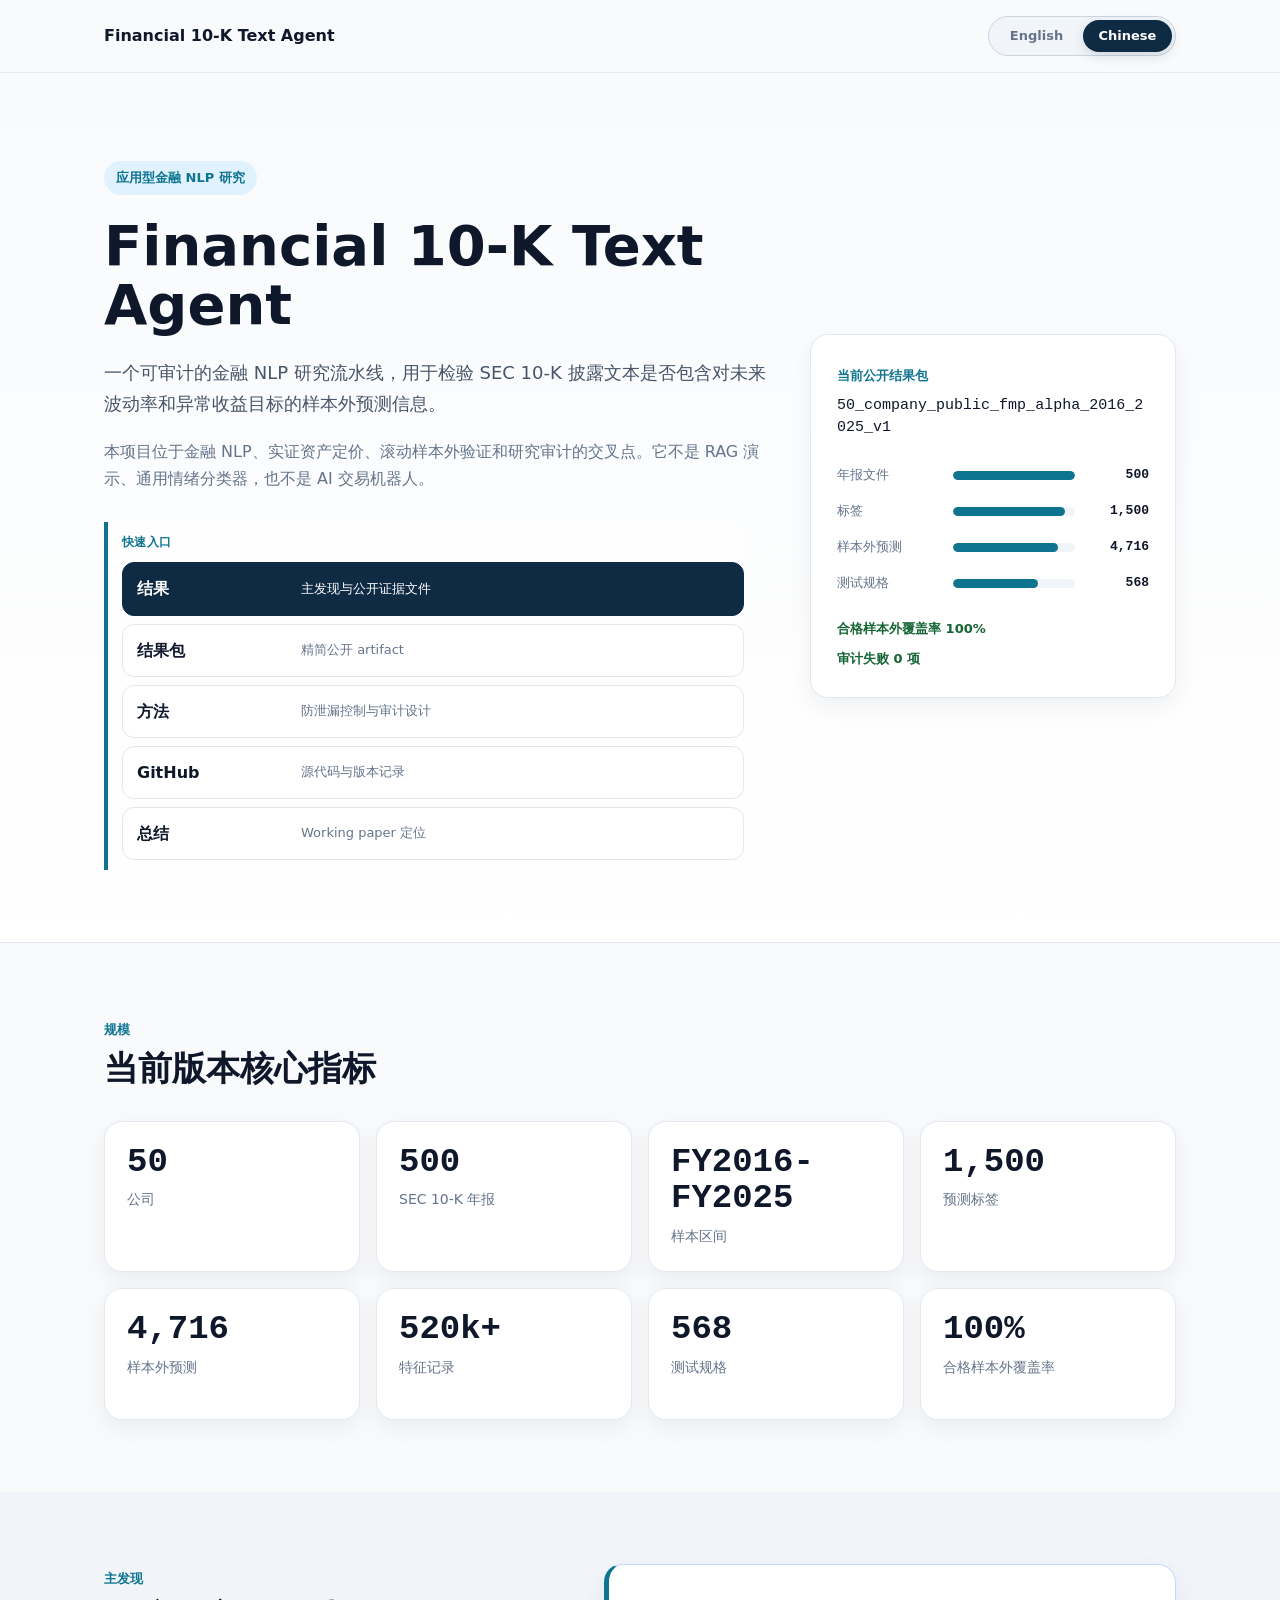
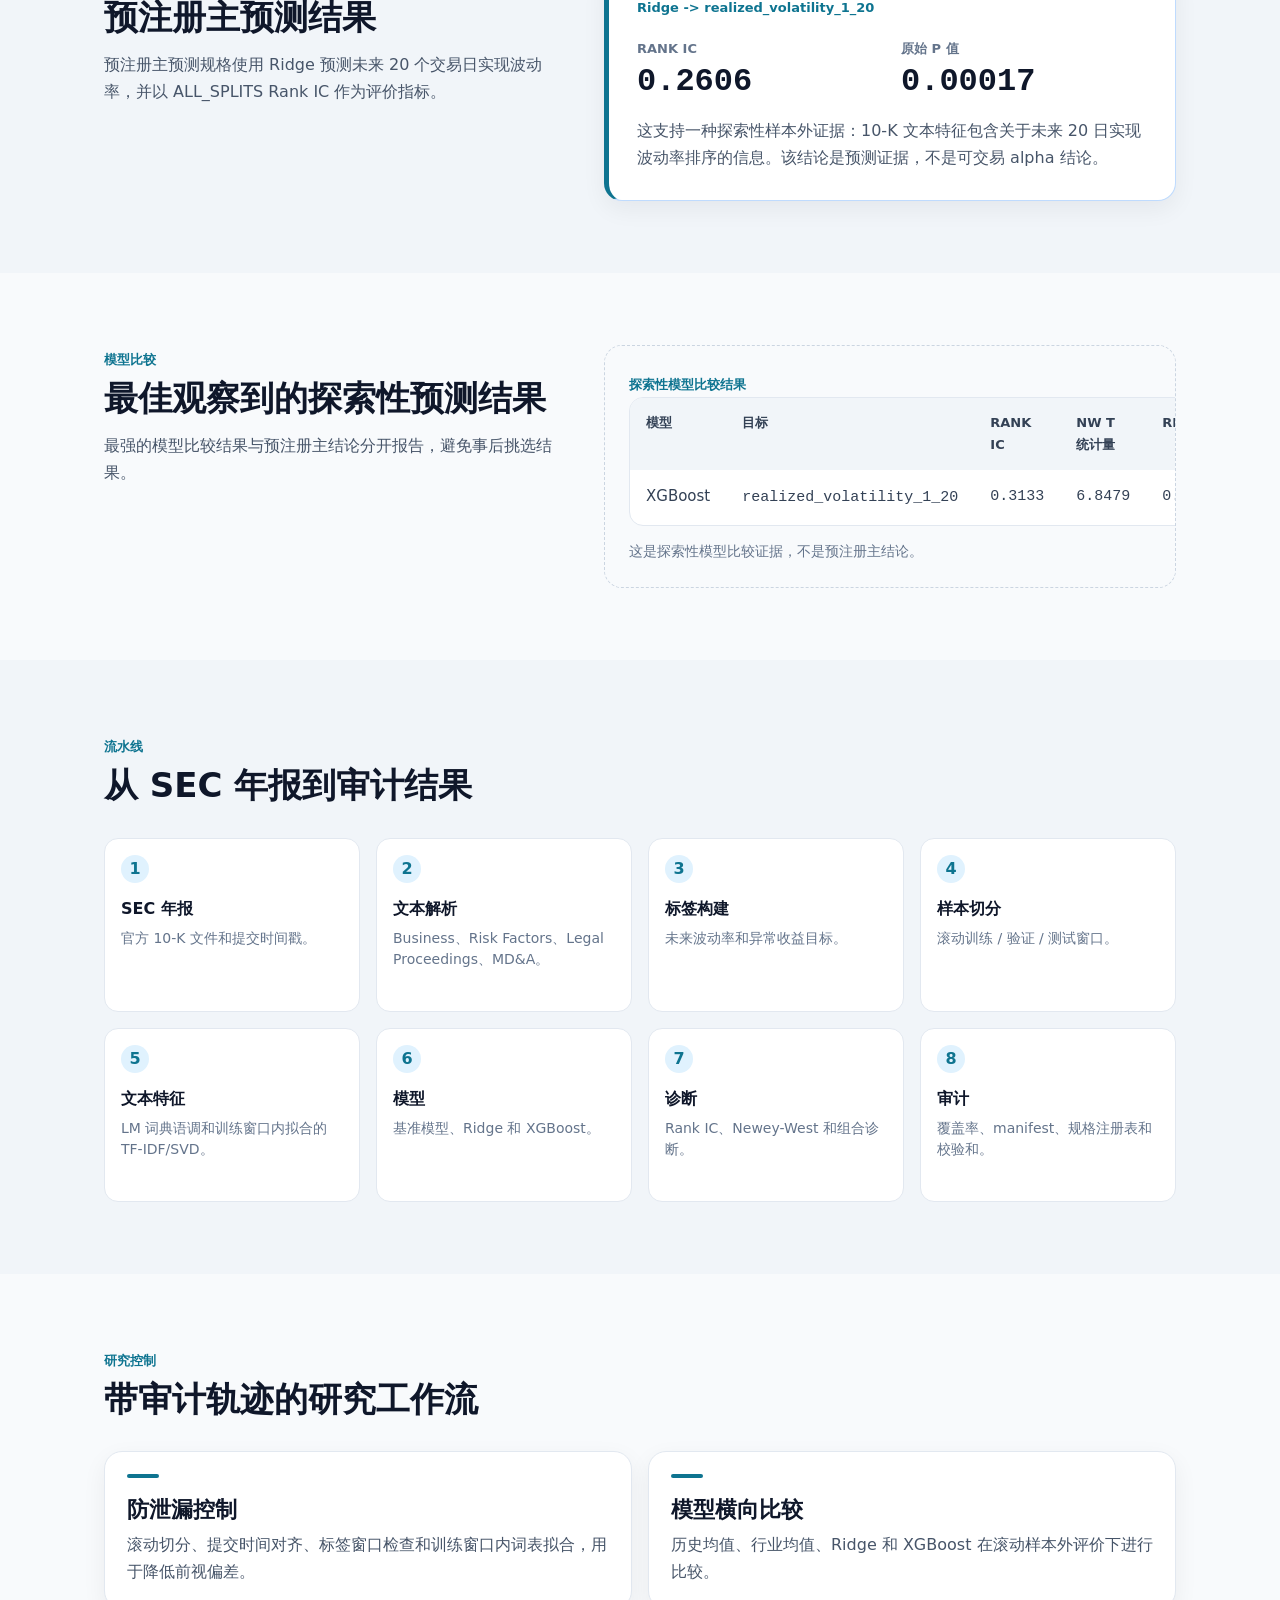
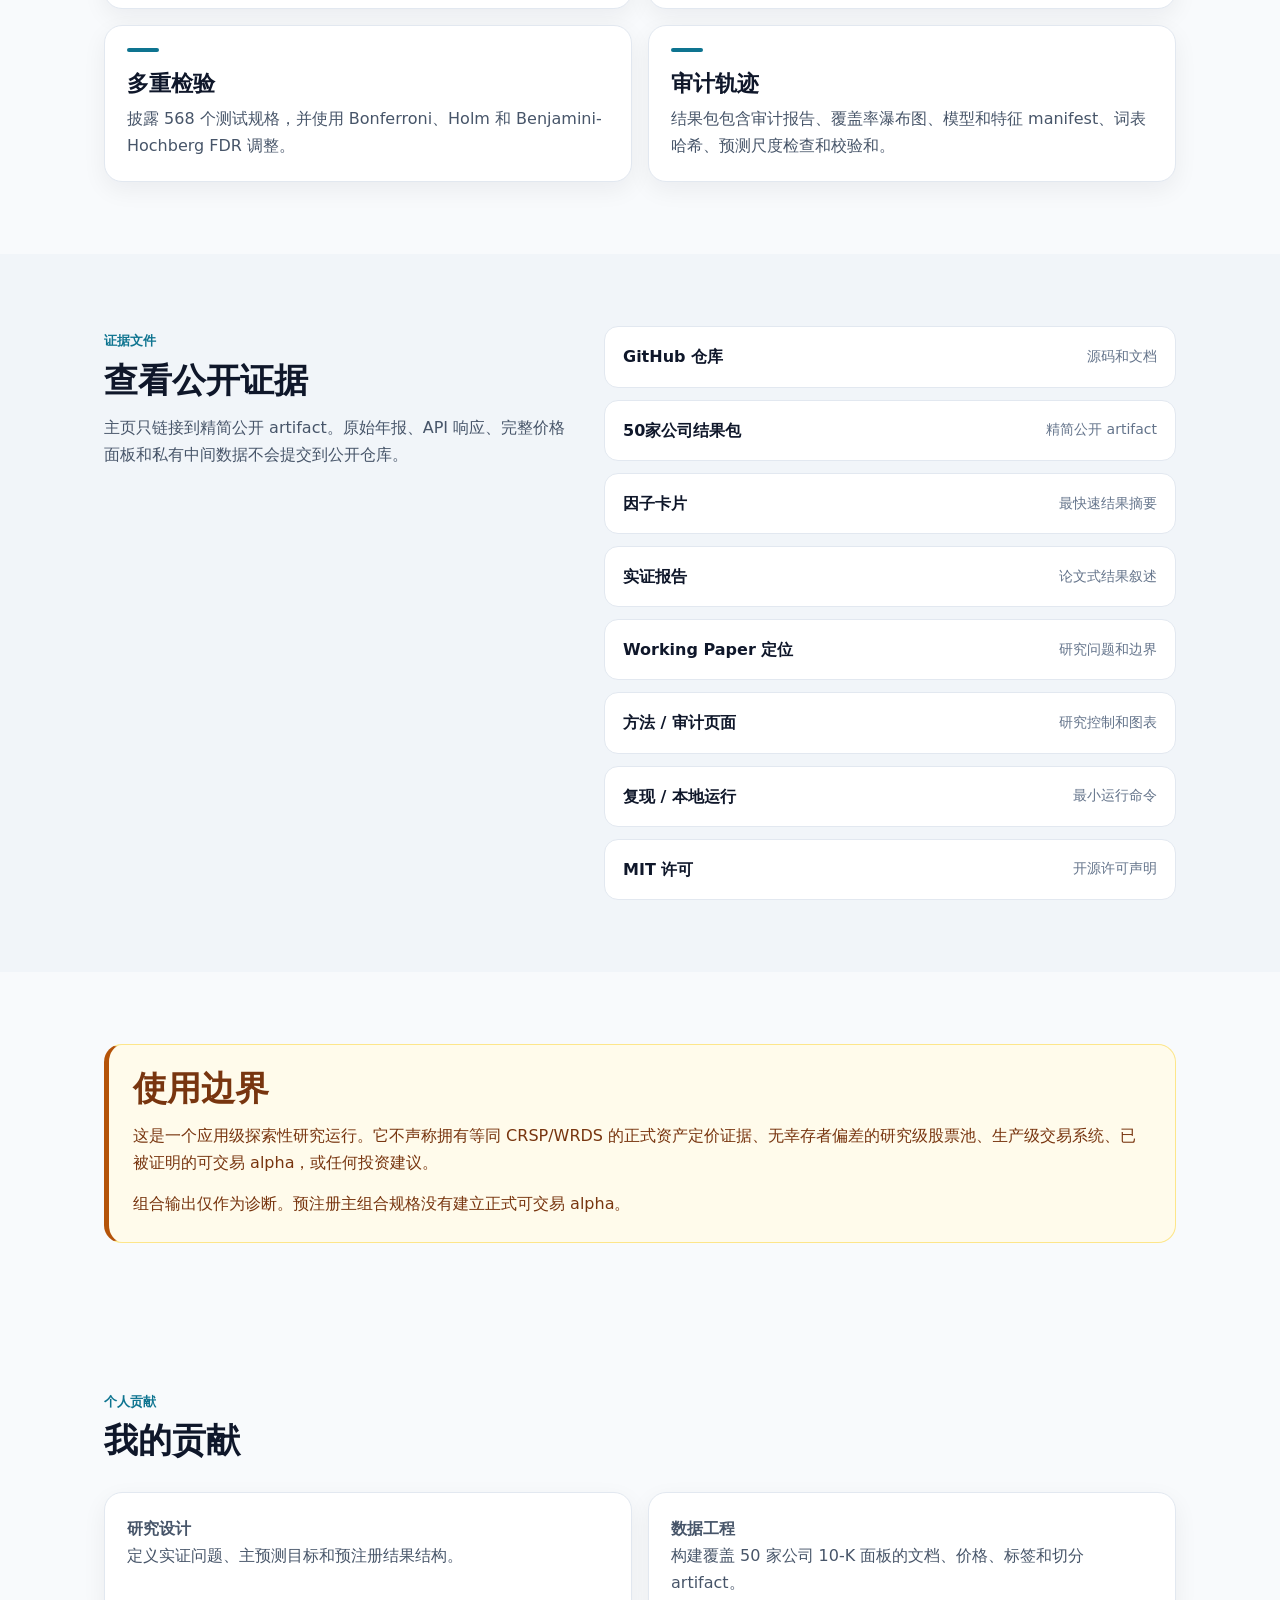
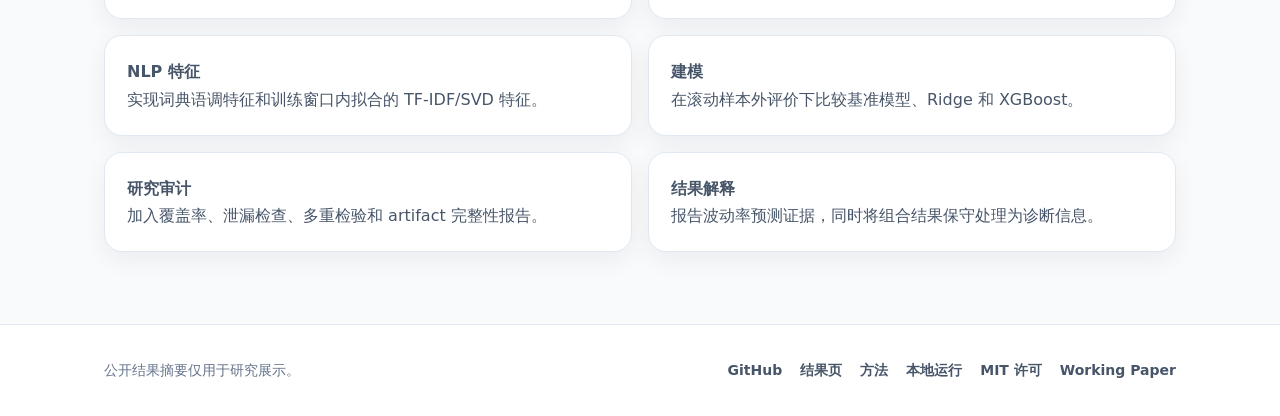
==== website/index.zh-CN.html @ 67bbce8f "Refine website navigation and hero actions" ====
<!doctype html>
<html lang="zh-CN">
  <head>
    <meta charset="utf-8">
    <meta name="viewport" content="width=device-width, initial-scale=1">
    <title>Financial 10-K Text Agent</title>
    <meta
      name="description"
      content="一个可审计的金融 NLP 研究流水线，用于检验 SEC 10-K 文本是否包含样本外预测信息。"
    >
    <link rel="stylesheet" href="assets/styles.css">
  </head>
  <body>
    <a class="skip-link" href="#main">跳到正文</a>
    <header class="site-header">
      <div class="container header-inner">
        <a class="brand" href="index.zh-CN.html">Financial 10-K Text Agent</a>
        <nav class="nav-links" aria-label="主导航">
          <div class="language-switch" aria-label="语言切换">
            <a class="switch-option" href="index.html" lang="en">English</a>
            <a class="switch-option is-active" href="index.zh-CN.html" lang="zh-CN">Chinese</a>
          </div>
        </nav>
      </div>
    </header>

    <main id="main">
      <section class="hero">
        <div class="container hero-grid">
          <div class="hero-copy">
            <span class="badge">应用型金融 NLP 研究</span>
            <h1>Financial 10-K Text Agent</h1>
            <p class="hero-subtitle">
              一个可审计的金融 NLP 研究流水线，用于检验 SEC 10-K 披露文本是否包含对未来波动率和异常收益目标的样本外预测信息。
            </p>
            <p class="hero-support">
              本项目位于金融 NLP、实证资产定价、滚动样本外验证和研究审计的交叉点。它不是 RAG 演示、通用情绪分类器，也不是 AI 交易机器人。
            </p>
            <div class="action-rail" aria-label="项目链接">
              <p class="action-rail-title">快速入口</p>
              <a class="action-link is-primary" href="results.zh-CN.html">
                <span>结果</span><small>主发现与公开证据文件</small>
              </a>
              <a
                class="action-link"
                href="https://github.com/uiclxh/financial-10k-text-agent/tree/main/docs/results/50_company_public_fmp_alpha_2016_2025_v1"
              >
                <span>结果包</span><small>精简公开 artifact</small>
              </a>
              <a class="action-link" href="methods.zh-CN.html">
                <span>方法</span><small>防泄漏控制与审计设计</small>
              </a>
              <a class="action-link" href="https://github.com/uiclxh/financial-10k-text-agent">
                <span>GitHub</span><small>源代码与版本记录</small>
              </a>
              <a
                class="action-link"
                href="https://github.com/uiclxh/financial-10k-text-agent/blob/main/docs/working_paper_positioning.md"
              >
                <span>总结</span><small>Working paper 定位</small>
              </a>
            </div>
          </div>

          <aside class="hero-panel" aria-label="当前运行摘要">
            <p class="eyebrow">当前公开结果包</p>
            <p class="run-id">50_company_public_fmp_alpha_2016_2025_v1</p>
            <div class="mini-chart" aria-label="结果规模预览">
              <div class="mini-row">
                <span>年报文件</span>
                <span class="bar" style="--bar-width: 100%"></span>
                <strong>500</strong>
              </div>
              <div class="mini-row">
                <span>标签</span>
                <span class="bar" style="--bar-width: 92%"></span>
                <strong>1,500</strong>
              </div>
              <div class="mini-row">
                <span>样本外预测</span>
                <span class="bar" style="--bar-width: 86%"></span>
                <strong>4,716</strong>
              </div>
              <div class="mini-row">
                <span>测试规格</span>
                <span class="bar" style="--bar-width: 70%"></span>
                <strong>568</strong>
              </div>
            </div>
            <div class="status-strip">
              <span>合格样本外覆盖率 100%</span>
              <span>审计失败 0 项</span>
            </div>
          </aside>
        </div>
      </section>

      <section class="section">
        <div class="container">
          <div class="section-header">
            <p class="eyebrow">规模</p>
            <h2>当前版本核心指标</h2>
          </div>
          <div class="metric-grid">
            <div class="metric-card"><div class="metric-number">50</div><div class="metric-label">公司</div></div>
            <div class="metric-card"><div class="metric-number">500</div><div class="metric-label">SEC 10-K 年报</div></div>
            <div class="metric-card"><div class="metric-number">FY2016-FY2025</div><div class="metric-label">样本区间</div></div>
            <div class="metric-card"><div class="metric-number">1,500</div><div class="metric-label">预测标签</div></div>
            <div class="metric-card"><div class="metric-number">4,716</div><div class="metric-label">样本外预测</div></div>
            <div class="metric-card"><div class="metric-number">520k+</div><div class="metric-label">特征记录</div></div>
            <div class="metric-card"><div class="metric-number">568</div><div class="metric-label">测试规格</div></div>
            <div class="metric-card"><div class="metric-number">100%</div><div class="metric-label">合格样本外覆盖率</div></div>
          </div>
        </div>
      </section>

      <section class="section muted">
        <div class="container finding-layout">
          <div class="section-header">
            <p class="eyebrow">主发现</p>
            <h2>预注册主预测结果</h2>
            <p>
              预注册主预测规格使用 Ridge 预测未来 20 个交易日实现波动率，并以 ALL_SPLITS Rank IC 作为评价指标。
            </p>
          </div>
          <div class="finding-card">
            <span class="card-label">Ridge -> realized_volatility_1_20</span>
            <div class="result-grid">
              <div>
                <span class="result-label">Rank IC</span>
                <strong class="result-number">0.2606</strong>
              </div>
              <div>
                <span class="result-label">原始 p 值</span>
                <strong class="result-number">0.00017</strong>
              </div>
            </div>
            <p>
              这支持一种探索性样本外证据：10-K 文本特征包含关于未来 20 日实现波动率排序的信息。该结论是预测证据，不是可交易 alpha 结论。
            </p>
          </div>
        </div>
      </section>

      <section class="section">
        <div class="container split-section">
          <div>
            <p class="eyebrow">模型比较</p>
            <h2>最佳观察到的探索性预测结果</h2>
            <p>
              最强的模型比较结果与预注册主结论分开报告，避免事后挑选结果。
            </p>
          </div>
          <div class="exploratory-card">
            <span class="card-label">探索性模型比较结果</span>
            <table>
              <thead>
                <tr>
                  <th>模型</th>
                  <th>目标</th>
                  <th>Rank IC</th>
                  <th>NW t 统计量</th>
                  <th>RMSE</th>
                </tr>
              </thead>
              <tbody>
                <tr>
                  <td>XGBoost</td>
                  <td><code>realized_volatility_1_20</code></td>
                  <td class="numeric">0.3133</td>
                  <td class="numeric">6.8479</td>
                  <td class="numeric">0.00834</td>
                </tr>
              </tbody>
            </table>
            <p class="small-note">
              这是探索性模型比较证据，不是预注册主结论。
            </p>
          </div>
        </div>
      </section>

      <section class="section muted">
        <div class="container">
          <div class="section-header">
            <p class="eyebrow">流水线</p>
            <h2>从 SEC 年报到审计结果</h2>
          </div>
          <div class="pipeline" aria-label="研究流水线">
            <div class="pipeline-step"><span class="step-index">1</span><strong>SEC 年报</strong><p>官方 10-K 文件和提交时间戳。</p></div>
            <div class="pipeline-step"><span class="step-index">2</span><strong>文本解析</strong><p>Business、Risk Factors、Legal Proceedings、MD&A。</p></div>
            <div class="pipeline-step"><span class="step-index">3</span><strong>标签构建</strong><p>未来波动率和异常收益目标。</p></div>
            <div class="pipeline-step"><span class="step-index">4</span><strong>样本切分</strong><p>滚动训练 / 验证 / 测试窗口。</p></div>
            <div class="pipeline-step"><span class="step-index">5</span><strong>文本特征</strong><p>LM 词典语调和训练窗口内拟合的 TF-IDF/SVD。</p></div>
            <div class="pipeline-step"><span class="step-index">6</span><strong>模型</strong><p>基准模型、Ridge 和 XGBoost。</p></div>
            <div class="pipeline-step"><span class="step-index">7</span><strong>诊断</strong><p>Rank IC、Newey-West 和组合诊断。</p></div>
            <div class="pipeline-step"><span class="step-index">8</span><strong>审计</strong><p>覆盖率、manifest、规格注册表和校验和。</p></div>
          </div>
        </div>
      </section>

      <section class="section">
        <div class="container">
          <div class="section-header">
            <p class="eyebrow">研究控制</p>
            <h2>带审计轨迹的研究工作流</h2>
          </div>
          <div class="control-grid">
            <div class="control-card"><span class="control-marker"></span><h3>防泄漏控制</h3><p>滚动切分、提交时间对齐、标签窗口检查和训练窗口内词表拟合，用于降低前视偏差。</p></div>
            <div class="control-card"><span class="control-marker"></span><h3>模型横向比较</h3><p>历史均值、行业均值、Ridge 和 XGBoost 在滚动样本外评价下进行比较。</p></div>
            <div class="control-card"><span class="control-marker"></span><h3>多重检验</h3><p>披露 568 个测试规格，并使用 Bonferroni、Holm 和 Benjamini-Hochberg FDR 调整。</p></div>
            <div class="control-card"><span class="control-marker"></span><h3>审计轨迹</h3><p>结果包包含审计报告、覆盖率瀑布图、模型和特征 manifest、词表哈希、预测尺度检查和校验和。</p></div>
          </div>
        </div>
      </section>

      <section class="section muted">
        <div class="container split-section">
          <div>
            <p class="eyebrow">证据文件</p>
            <h2>查看公开证据</h2>
            <p>
              主页只链接到精简公开 artifact。原始年报、API 响应、完整价格面板和私有中间数据不会提交到公开仓库。
            </p>
          </div>
          <div class="artifact-list">
            <a class="artifact-card" href="https://github.com/uiclxh/financial-10k-text-agent"><span>GitHub 仓库</span><span>源码和文档</span></a>
            <a class="artifact-card" href="https://github.com/uiclxh/financial-10k-text-agent/tree/main/docs/results/50_company_public_fmp_alpha_2016_2025_v1"><span>50家公司结果包</span><span>精简公开 artifact</span></a>
            <a class="artifact-card" href="https://github.com/uiclxh/financial-10k-text-agent/blob/main/docs/results/50_company_public_fmp_alpha_2016_2025_v1/factor_card.md"><span>因子卡片</span><span>最快速结果摘要</span></a>
            <a class="artifact-card" href="https://github.com/uiclxh/financial-10k-text-agent/blob/main/docs/results/50_company_public_fmp_alpha_2016_2025_v1/empirical_report.md"><span>实证报告</span><span>论文式结果叙述</span></a>
            <a class="artifact-card" href="https://github.com/uiclxh/financial-10k-text-agent/blob/main/docs/working_paper_positioning.md"><span>Working Paper 定位</span><span>研究问题和边界</span></a>
            <a class="artifact-card" href="methods.zh-CN.html"><span>方法 / 审计页面</span><span>研究控制和图表</span></a>
            <a class="artifact-card" href="results.zh-CN.html#reproducibility"><span>复现 / 本地运行</span><span>最小运行命令</span></a>
            <a class="artifact-card" href="https://github.com/uiclxh/financial-10k-text-agent/blob/main/LICENSE"><span>MIT 许可</span><span>开源许可声明</span></a>
          </div>
        </div>
      </section>

      <section class="section">
        <div class="container">
          <div class="boundary-box">
            <h2>使用边界</h2>
            <p>
              这是一个应用级探索性研究运行。它不声称拥有等同 CRSP/WRDS 的正式资产定价证据、无幸存者偏差的研究级股票池、生产级交易系统、已被证明的可交易 alpha，或任何投资建议。
            </p>
            <p>
              组合输出仅作为诊断。预注册主组合规格没有建立正式可交易 alpha。
            </p>
          </div>
        </div>
      </section>

      <section class="section">
        <div class="container">
          <div class="section-header">
            <p class="eyebrow">个人贡献</p>
            <h2>我的贡献</h2>
          </div>
          <div class="contribution-grid">
            <div class="contribution-card"><strong>研究设计</strong><p>定义实证问题、主预测目标和预注册结果结构。</p></div>
            <div class="contribution-card"><strong>数据工程</strong><p>构建覆盖 50 家公司 10-K 面板的文档、价格、标签和切分 artifact。</p></div>
            <div class="contribution-card"><strong>NLP 特征</strong><p>实现词典语调特征和训练窗口内拟合的 TF-IDF/SVD 特征。</p></div>
            <div class="contribution-card"><strong>建模</strong><p>在滚动样本外评价下比较基准模型、Ridge 和 XGBoost。</p></div>
            <div class="contribution-card"><strong>研究审计</strong><p>加入覆盖率、泄漏检查、多重检验和 artifact 完整性报告。</p></div>
            <div class="contribution-card"><strong>结果解释</strong><p>报告波动率预测证据，同时将组合结果保守处理为诊断信息。</p></div>
          </div>
        </div>
      </section>
    </main>

    <footer class="site-footer">
      <div class="container footer-inner">
        <p>公开结果摘要仅用于研究展示。</p>
        <nav class="footer-links" aria-label="页脚导航">
          <a href="https://github.com/uiclxh/financial-10k-text-agent">GitHub</a>
          <a href="results.zh-CN.html">结果页</a>
          <a href="methods.zh-CN.html">方法</a>
          <a href="results.zh-CN.html#reproducibility">本地运行</a>
          <a href="https://github.com/uiclxh/financial-10k-text-agent/blob/main/LICENSE">MIT 许可</a>
          <a href="https://github.com/uiclxh/financial-10k-text-agent/blob/main/docs/working_paper_positioning.md">Working Paper</a>
        </nav>
      </div>
    </footer>
  </body>
</html>
---- website/assets/styles.css ----
:root {
  --bg: #f8fafc;
  --surface: #ffffff;
  --surface-muted: #f1f5f9;
  --text-main: #0f172a;
  --text-secondary: #475569;
  --text-muted: #64748b;
  --primary: #0f2a43;
  --primary-light: #1e3a5f;
  --accent: #0e7490;
  --accent-soft: #e0f2fe;
  --success: #166534;
  --warning: #b45309;
  --warning-soft: #fffbeb;
  --border: #e2e8f0;
  --border-strong: #cbd5e1;
  --shadow: 0 8px 24px rgba(15, 23, 42, 0.06);
}

* {
  box-sizing: border-box;
}

html {
  scroll-behavior: smooth;
}

body {
  margin: 0;
  background: var(--bg);
  color: var(--text-secondary);
  font-family: Inter, ui-sans-serif, system-ui, -apple-system, BlinkMacSystemFont, "Segoe UI", sans-serif;
  font-size: 16px;
  line-height: 1.7;
}

a {
  color: inherit;
}

code,
.numeric,
.run-id,
.metric-number,
.result-number {
  font-family: "JetBrains Mono", "SFMono-Regular", Consolas, monospace;
}

h1,
h2,
h3,
p {
  margin-top: 0;
}

h1,
h2,
h3 {
  color: var(--text-main);
  letter-spacing: 0;
}

h1 {
  max-width: 760px;
  margin-bottom: 22px;
  font-size: 56px;
  font-weight: 750;
  line-height: 1.05;
}

h2 {
  margin-bottom: 14px;
  font-size: 34px;
  font-weight: 700;
  line-height: 1.15;
}

h3 {
  margin-bottom: 8px;
  font-size: 22px;
  font-weight: 650;
  line-height: 1.25;
}

p {
  margin-bottom: 0;
}

table {
  width: 100%;
  overflow: hidden;
  border: 1px solid var(--border);
  border-collapse: separate;
  border-spacing: 0;
  border-radius: 14px;
  background: var(--surface);
}

th,
td {
  padding: 14px 16px;
  border-bottom: 1px solid var(--border);
  text-align: left;
  vertical-align: top;
}

th {
  background: var(--surface-muted);
  color: #334155;
  font-size: 13px;
  font-weight: 700;
  text-transform: uppercase;
}

td {
  color: #334155;
  font-size: 15px;
}

tr:last-child th,
tr:last-child td {
  border-bottom: 0;
}

.skip-link {
  position: absolute;
  left: 16px;
  top: -48px;
  z-index: 100;
  padding: 10px 14px;
  border-radius: 8px;
  background: var(--primary);
  color: #ffffff;
  transition: top 0.2s ease;
}

.skip-link:focus {
  top: 16px;
}

.container {
  width: 100%;
  max-width: 1120px;
  margin: 0 auto;
  padding: 0 24px;
}

.narrow {
  max-width: 860px;
}

.site-header {
  position: sticky;
  top: 0;
  z-index: 20;
  border-bottom: 1px solid rgba(226, 232, 240, 0.9);
  background: rgba(248, 250, 252, 0.94);
  backdrop-filter: blur(12px);
}

.header-inner,
.footer-inner {
  display: flex;
  align-items: center;
  justify-content: space-between;
  gap: 24px;
  min-height: 72px;
}

.brand {
  color: var(--text-main);
  font-weight: 750;
  text-decoration: none;
}

.nav-links,
.footer-links {
  display: flex;
  flex-wrap: wrap;
  gap: 18px;
  color: var(--text-secondary);
  font-size: 14px;
  font-weight: 650;
}

.nav-links a,
.footer-links a {
  text-decoration: none;
}

.nav-links a:hover,
.footer-links a:hover {
  color: var(--accent);
}

.language-switch {
  display: inline-grid;
  grid-template-columns: 1fr 1fr;
  gap: 2px;
  align-items: center;
  min-width: 188px;
  padding: 3px;
  border: 1px solid var(--border-strong);
  border-radius: 999px;
  background: var(--surface-muted);
}

.switch-option {
  display: inline-flex;
  align-items: center;
  justify-content: center;
  min-height: 32px;
  padding: 4px 12px;
  border-radius: 999px;
  color: var(--text-muted);
  font-size: 13px;
  font-weight: 750;
  text-decoration: none;
}

.switch-option.is-active {
  background: var(--primary);
  box-shadow: 0 4px 12px rgba(15, 42, 67, 0.14);
  color: #ffffff;
}

.hero,
.page-hero {
  border-bottom: 1px solid var(--border);
  background: linear-gradient(180deg, #f8fafc 0%, #ffffff 100%);
}

.hero {
  padding: 88px 0 72px;
}

.page-hero {
  padding: 72px 0 56px;
}

.hero-grid {
  display: grid;
  grid-template-columns: minmax(0, 1.42fr) minmax(320px, 0.78fr);
  gap: 40px;
  align-items: center;
}

.hero-subtitle {
  max-width: 720px;
  color: var(--text-secondary);
  font-size: 18px;
  line-height: 1.75;
}

.hero-support {
  max-width: 720px;
  margin-top: 18px;
  color: var(--text-muted);
}

.badge,
.card-label,
.eyebrow {
  display: inline-flex;
  align-items: center;
  gap: 6px;
  color: var(--accent);
  font-size: 13px;
  font-weight: 700;
}

.badge {
  margin-bottom: 22px;
  padding: 6px 12px;
  border-radius: 999px;
  background: var(--accent-soft);
}

.eyebrow {
  margin-bottom: 8px;
  text-transform: uppercase;
}

.button-row {
  display: flex;
  flex-wrap: wrap;
  gap: 12px;
  margin-top: 28px;
}

.action-rail {
  display: grid;
  gap: 8px;
  max-width: 640px;
  margin-top: 30px;
  border-left: 4px solid var(--accent);
  border-radius: 0 16px 16px 0;
  background: rgba(255, 255, 255, 0.74);
  padding: 10px 0 10px 14px;
}

.action-rail-title {
  margin-bottom: 2px;
  color: var(--accent);
  font-size: 12px;
  font-weight: 800;
  letter-spacing: 0.04em;
  text-transform: uppercase;
}

.action-link {
  display: grid;
  grid-template-columns: 150px minmax(0, 1fr);
  gap: 14px;
  align-items: center;
  border: 1px solid var(--border);
  border-radius: 12px;
  background: var(--surface);
  padding: 12px 14px;
  color: inherit;
  text-decoration: none;
  transition: border-color 0.18s ease, box-shadow 0.18s ease, transform 0.18s ease;
}

.action-link:hover {
  border-color: var(--accent);
  box-shadow: 0 8px 20px rgba(15, 23, 42, 0.07);
  transform: translateY(-1px);
}

.action-link span {
  color: var(--text-main);
  font-weight: 800;
}

.action-link small {
  color: var(--text-muted);
  font-size: 13px;
  line-height: 1.45;
}

.action-link.is-primary {
  border-color: var(--primary);
  background: var(--primary);
}

.action-link.is-primary span,
.action-link.is-primary small {
  color: #ffffff;
}

.btn {
  display: inline-flex;
  align-items: center;
  justify-content: center;
  min-height: 48px;
  padding: 12px 18px;
  border-radius: 10px;
  font-weight: 700;
  text-decoration: none;
}

.btn-primary {
  border: 1px solid var(--primary);
  background: var(--primary);
  color: #ffffff;
}

.btn-result {
  min-height: 56px;
  padding: 14px 24px;
  border: 1px solid var(--primary);
  background: var(--primary);
  box-shadow: 0 12px 30px rgba(15, 42, 67, 0.18);
  color: #ffffff;
  font-size: 17px;
}

.btn-secondary {
  border: 1px solid var(--border-strong);
  background: #ffffff;
  color: var(--primary);
}

.hero-panel,
.finding-card,
.metric-card,
.control-card,
.contribution-card {
  border: 1px solid var(--border);
  border-radius: 18px;
  background: var(--surface);
  box-shadow: var(--shadow);
}

.hero-panel {
  padding: 26px;
}

.run-id {
  margin-bottom: 24px;
  color: var(--text-main);
  font-size: 15px;
  line-height: 1.5;
  overflow-wrap: anywhere;
}

.mini-chart {
  display: grid;
  gap: 14px;
}

.mini-row {
  display: grid;
  grid-template-columns: 106px minmax(72px, 1fr) 64px;
  gap: 10px;
  align-items: center;
  color: var(--text-muted);
  font-size: 13px;
}

.mini-row strong {
  color: var(--text-main);
  font-family: "JetBrains Mono", "SFMono-Regular", Consolas, monospace;
  text-align: right;
}

.bar {
  position: relative;
  height: 9px;
  overflow: hidden;
  border-radius: 999px;
  background: var(--surface-muted);
}

.bar::after {
  content: "";
  position: absolute;
  inset: 0 auto 0 0;
  width: var(--bar-width);
  border-radius: inherit;
  background: var(--accent);
}

.status-strip {
  display: grid;
  grid-template-columns: 1fr;
  gap: 8px;
  margin-top: 24px;
  color: var(--success);
  font-size: 13px;
  font-weight: 700;
}

.section {
  padding: 72px 0;
}

.muted {
  background: var(--surface-muted);
}

.section-header {
  max-width: 720px;
  margin-bottom: 32px;
}

.section-note {
  max-width: 820px;
  margin-top: 18px;
  color: var(--text-muted);
}

.metric-grid {
  display: grid;
  grid-template-columns: repeat(4, minmax(0, 1fr));
  gap: 16px;
}

.metric-grid.compact {
  grid-template-columns: repeat(4, minmax(0, 1fr));
}

.metric-card {
  min-height: 132px;
  padding: 22px;
}

.metric-number {
  color: var(--text-main);
  font-size: 34px;
  font-weight: 750;
  line-height: 1.08;
  overflow-wrap: anywhere;
}

.metric-label {
  margin-top: 8px;
  color: var(--text-muted);
  font-size: 14px;
}

.finding-layout,
.split-section {
  display: grid;
  grid-template-columns: minmax(0, 0.9fr) minmax(0, 1.1fr);
  gap: 32px;
  align-items: start;
}

.finding-card {
  border-color: #bfdbfe;
  border-left: 5px solid var(--accent);
  padding: 28px;
}

.exploratory-card {
  overflow-x: auto;
  border: 1px dashed var(--border-strong);
  border-radius: 18px;
  background: var(--bg);
  padding: 24px;
}

.result-grid {
  display: grid;
  grid-template-columns: repeat(2, minmax(0, 1fr));
  gap: 18px;
  margin: 18px 0 18px;
}

.result-label {
  display: block;
  color: var(--text-muted);
  font-size: 13px;
  font-weight: 700;
  text-transform: uppercase;
}

.result-number {
  display: block;
  margin-top: 4px;
  color: var(--text-main);
  font-size: 32px;
  font-weight: 750;
  line-height: 1.1;
}

.small-note {
  margin-top: 14px;
  color: var(--text-muted);
  font-size: 14px;
}

.pipeline {
  display: grid;
  grid-template-columns: repeat(4, minmax(0, 1fr));
  gap: 16px;
}

.pipeline-step {
  min-height: 174px;
  border: 1px solid var(--border);
  border-radius: 14px;
  background: var(--surface);
  padding: 16px;
}

.pipeline-step strong {
  display: block;
  margin: 12px 0 6px;
  color: var(--text-main);
}

.pipeline-step p {
  color: var(--text-muted);
  font-size: 14px;
  line-height: 1.55;
}

.step-index {
  display: inline-flex;
  align-items: center;
  justify-content: center;
  width: 28px;
  height: 28px;
  border-radius: 999px;
  background: var(--accent-soft);
  color: var(--accent);
  font-weight: 750;
}

.control-grid,
.contribution-grid,
.artifact-grid {
  display: grid;
  grid-template-columns: repeat(2, minmax(0, 1fr));
  gap: 16px;
}

.control-card,
.contribution-card {
  padding: 22px;
}

.control-marker {
  display: block;
  width: 32px;
  height: 4px;
  margin-bottom: 18px;
  border-radius: 999px;
  background: var(--accent);
}

.artifact-list {
  display: grid;
  gap: 12px;
}

.artifact-card {
  display: flex;
  align-items: center;
  justify-content: space-between;
  gap: 18px;
  border: 1px solid var(--border);
  border-radius: 14px;
  background: var(--surface);
  padding: 16px 18px;
  color: inherit;
  text-decoration: none;
}

.artifact-card:hover {
  border-color: var(--accent);
}

.artifact-card span:first-child {
  color: var(--text-main);
  font-weight: 700;
}

.artifact-card span:last-child {
  color: var(--text-muted);
  font-size: 14px;
  text-align: right;
}

.code-card {
  border: 1px solid var(--border);
  border-radius: 18px;
  background: var(--surface);
  box-shadow: var(--shadow);
  padding: 22px;
}

.code-card pre {
  overflow-x: auto;
  margin: 0;
  padding: 18px;
  border: 1px solid var(--border);
  border-radius: 14px;
  background: #0f172a;
  color: #e2e8f0;
  font-size: 14px;
  line-height: 1.65;
}

.code-card a {
  color: var(--accent);
  font-weight: 700;
}

.method-flow {
  display: grid;
  grid-template-columns: minmax(0, 1fr) auto minmax(0, 1fr) auto minmax(0, 1fr) auto minmax(0, 1fr) auto minmax(0, 1fr);
  gap: 10px;
  align-items: stretch;
}

.flow-node {
  display: flex;
  flex-direction: column;
  justify-content: center;
  min-height: 118px;
  border: 1px solid var(--border);
  border-radius: 16px;
  background: var(--surface);
  box-shadow: var(--shadow);
  padding: 18px;
}

.flow-node strong {
  color: var(--text-main);
  font-size: 16px;
}

.flow-node span {
  margin-top: 6px;
  color: var(--text-muted);
  font-size: 13px;
  line-height: 1.45;
}

.flow-arrow {
  display: flex;
  align-items: center;
  justify-content: center;
  color: var(--accent);
  font-family: "JetBrains Mono", "SFMono-Regular", Consolas, monospace;
  font-weight: 800;
}

.waterfall-card {
  display: grid;
  gap: 16px;
  border: 1px solid var(--border);
  border-radius: 18px;
  background: var(--surface);
  box-shadow: var(--shadow);
  padding: 22px;
}

.compact-chart {
  margin-top: 22px;
}

.waterfall-row {
  display: grid;
  grid-template-columns: 128px minmax(120px, 1fr) 72px;
  gap: 14px;
  align-items: center;
  color: var(--text-secondary);
  font-size: 14px;
}

.waterfall-track {
  display: block;
  height: 12px;
  overflow: hidden;
  border-radius: 999px;
  background: #eaf0f6;
}

.waterfall-track span {
  display: block;
  width: var(--bar-width);
  height: 100%;
  border-radius: inherit;
  background: var(--accent);
}

.waterfall-row strong {
  color: var(--text-main);
  font-family: "JetBrains Mono", "SFMono-Regular", Consolas, monospace;
  text-align: right;
}

.audit-summary {
  display: flex;
  flex-wrap: wrap;
  gap: 10px;
  padding-top: 4px;
}

.audit-summary span {
  display: inline-flex;
  gap: 6px;
  border-radius: 999px;
  background: #ecfdf5;
  padding: 6px 10px;
  color: var(--success);
  font-size: 13px;
  font-weight: 700;
}

.boundary-box {
  border: 1px solid #fde68a;
  border-left: 5px solid var(--warning);
  border-radius: 18px;
  background: var(--warning-soft);
  padding: 24px;
  color: #78350f;
}

.boundary-box h2 {
  color: #78350f;
}

.boundary-box p + p {
  margin-top: 14px;
}

.site-footer {
  border-top: 1px solid var(--border);
  background: var(--surface);
}

.footer-inner {
  min-height: 92px;
}

.footer-inner p {
  color: var(--text-muted);
  font-size: 14px;
}

.table-wrap {
  overflow-x: auto;
}

@media (max-width: 980px) {
  .hero-grid,
  .finding-layout,
  .split-section {
    grid-template-columns: 1fr;
  }

  .metric-grid,
  .metric-grid.compact,
  .pipeline,
  .method-flow {
    grid-template-columns: repeat(2, minmax(0, 1fr));
  }

  .flow-arrow {
    display: none;
  }
}

@media (max-width: 720px) {
  h1 {
    font-size: 38px;
  }

  h2 {
    font-size: 28px;
  }

  .hero,
  .page-hero,
  .section {
    padding: 52px 0;
  }

  .header-inner,
  .footer-inner {
    align-items: flex-start;
    flex-direction: column;
    justify-content: center;
    padding: 16px 24px;
  }

  .metric-grid,
  .metric-grid.compact,
  .pipeline,
  .method-flow,
  .control-grid,
  .contribution-grid,
  .artifact-grid,
  .result-grid {
    grid-template-columns: 1fr;
  }

  .metric-number {
    font-size: 30px;
  }

  .mini-row {
    grid-template-columns: 1fr;
    gap: 6px;
  }

  .action-rail {
    border-left-width: 3px;
    padding-left: 12px;
  }

  .action-link {
    grid-template-columns: 1fr;
    gap: 3px;
  }

  .waterfall-row {
    grid-template-columns: 1fr;
    gap: 7px;
  }

  .mini-row strong {
    text-align: left;
  }

  .waterfall-row strong {
    text-align: left;
  }

  .artifact-card {
    align-items: flex-start;
    flex-direction: column;
  }

  .artifact-card span:last-child {
    text-align: left;
  }

  .button-row,
  .btn {
    width: 100%;
  }
}
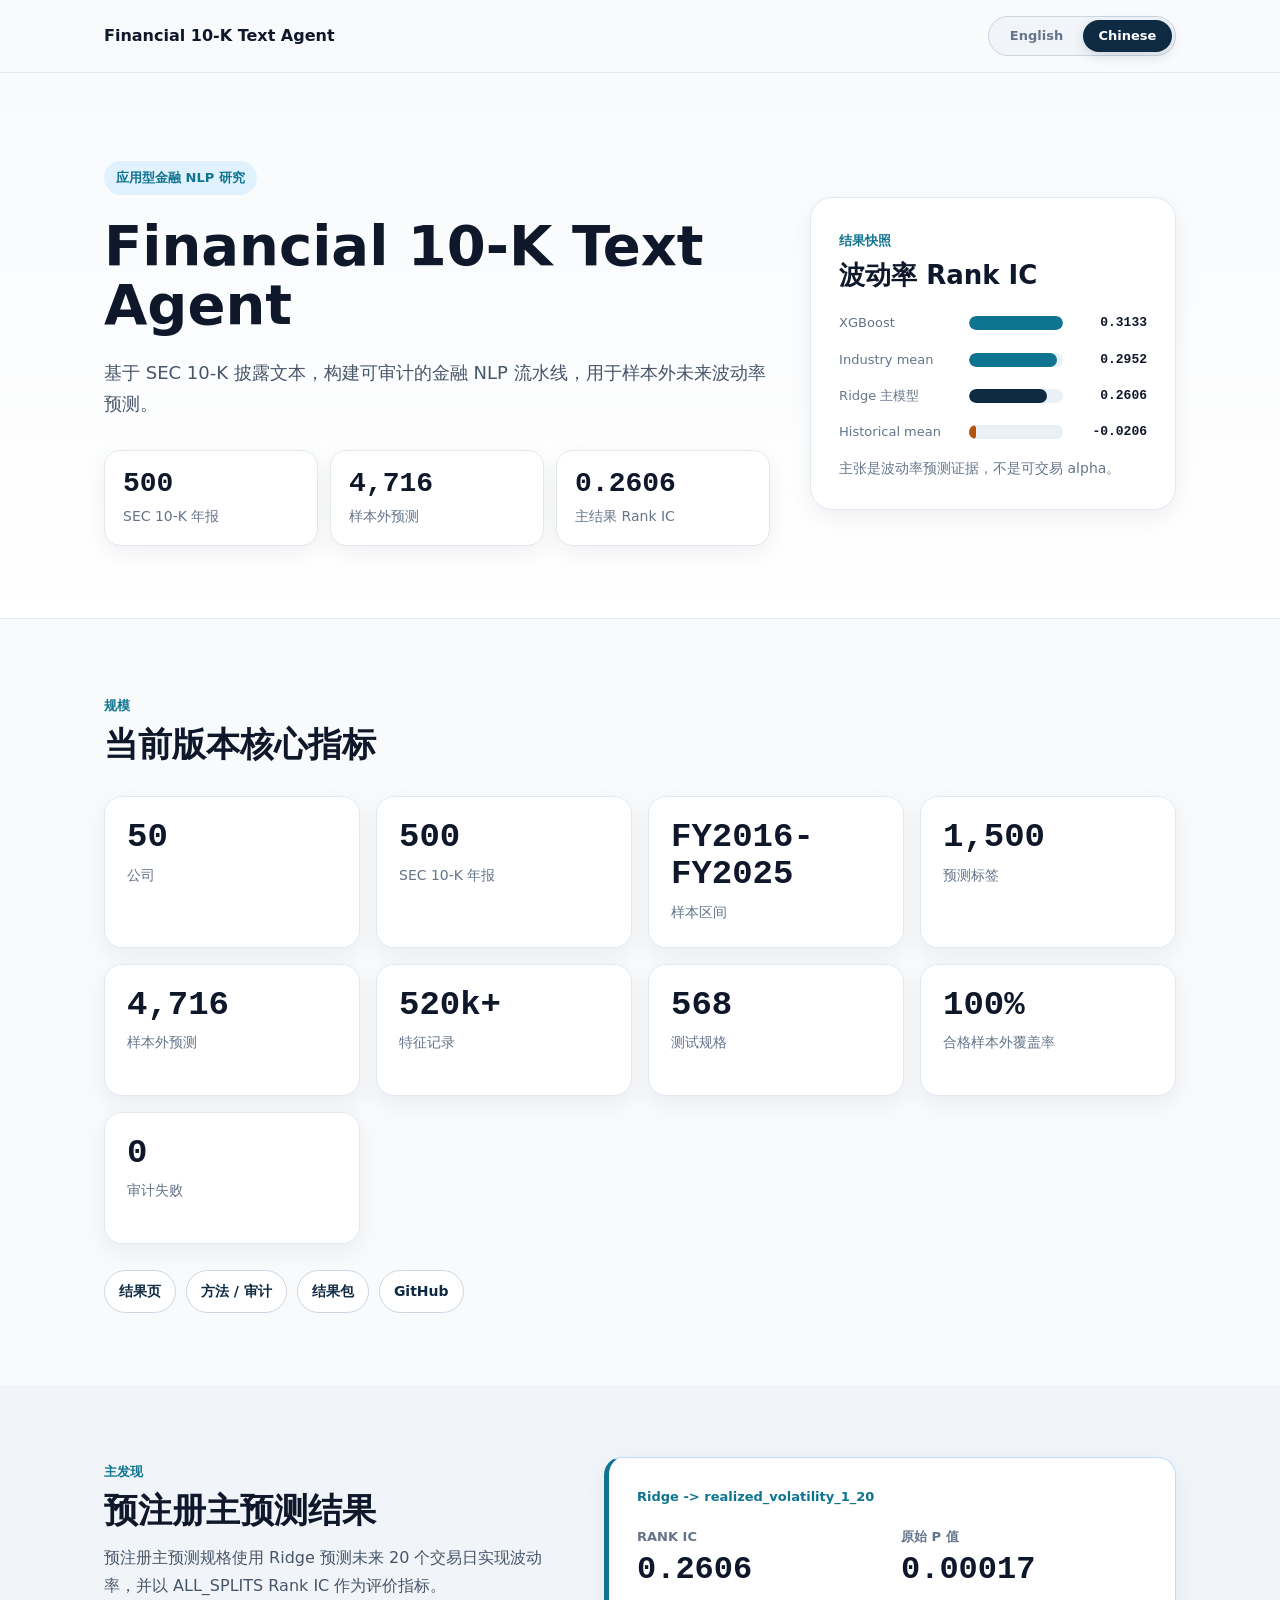
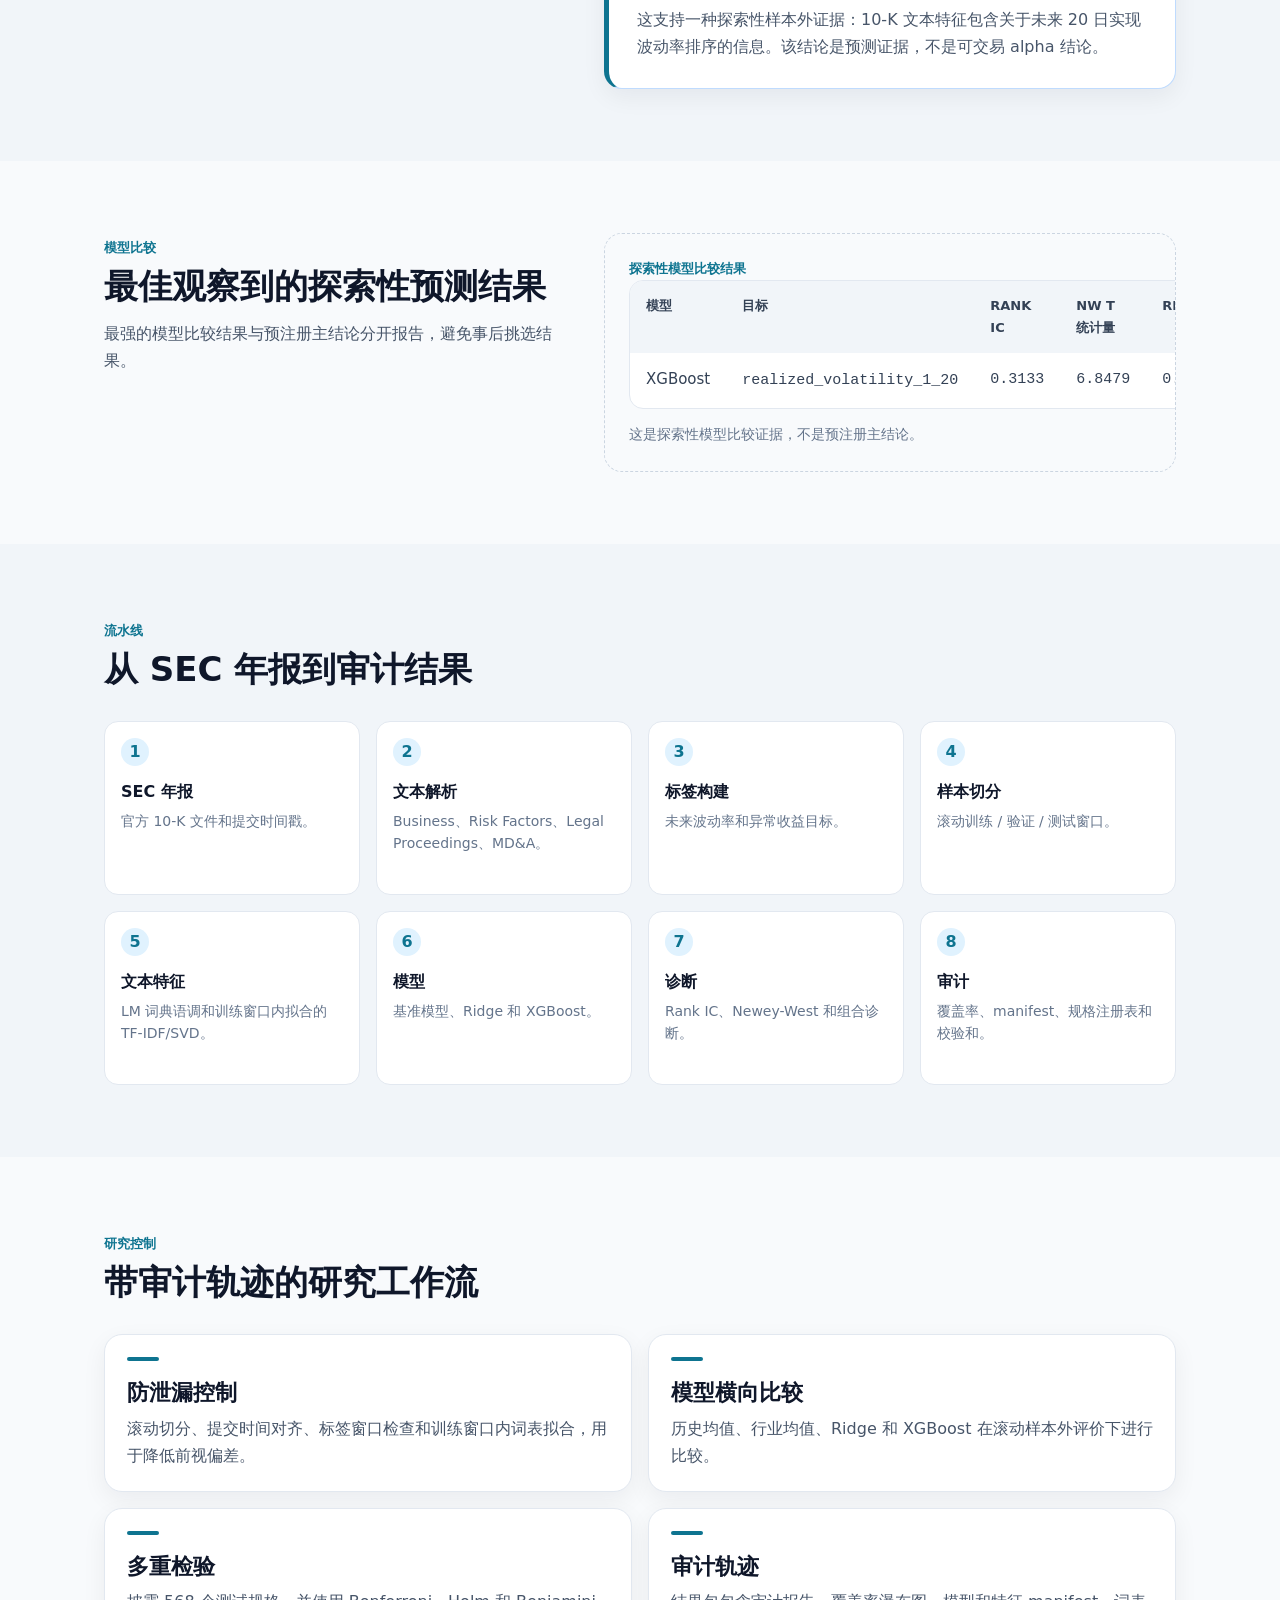
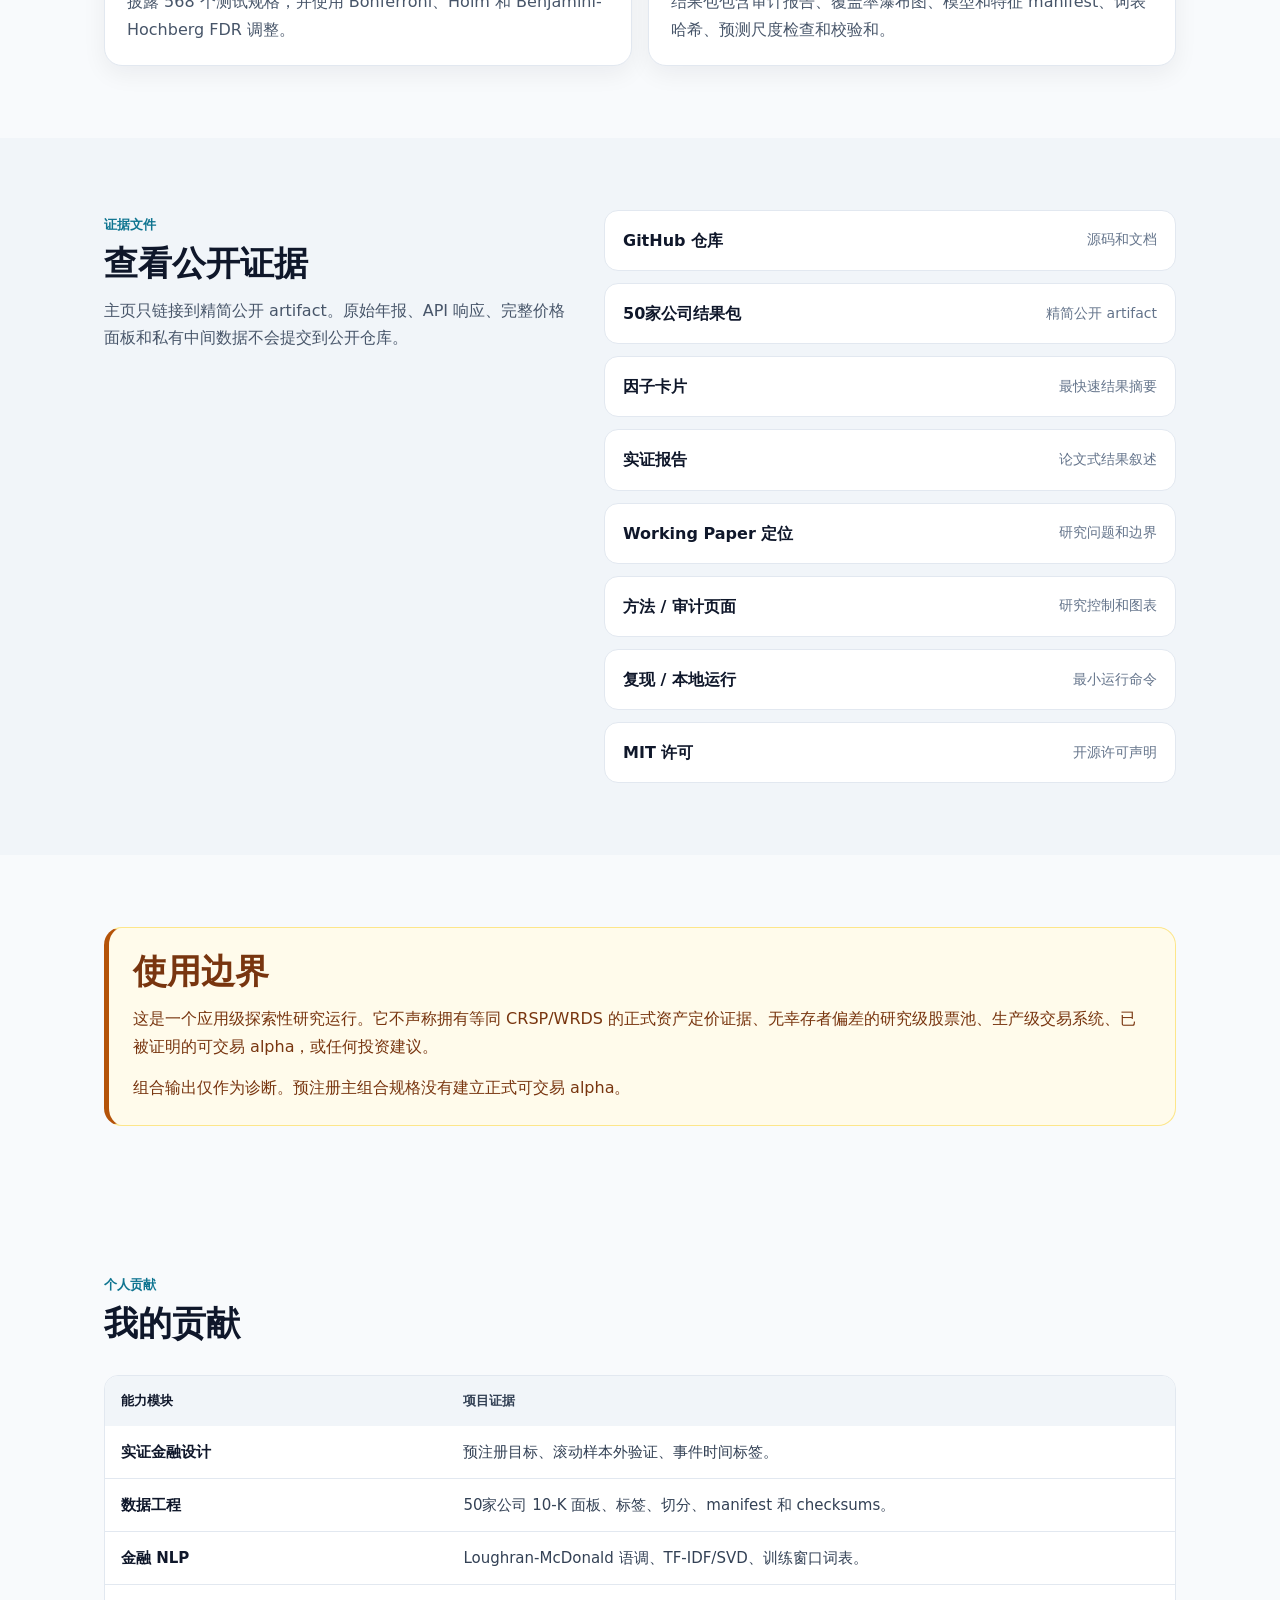
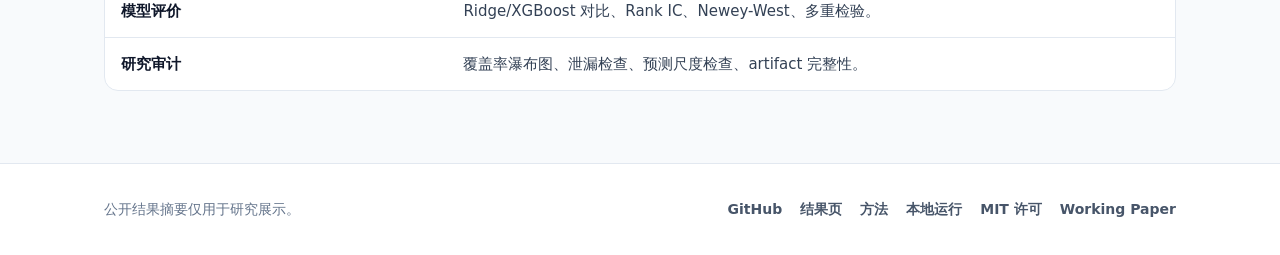
==== commit 6b234bdf: "Polish portfolio website information hierarchy" ====
--- a/website/index.zh-CN.html
+++ b/website/index.zh-CN.html
@@ -31,66 +31,50 @@
             <span class="badge">应用型金融 NLP 研究</span>
             <h1>Financial 10-K Text Agent</h1>
             <p class="hero-subtitle">
-              一个可审计的金融 NLP 研究流水线，用于检验 SEC 10-K 披露文本是否包含对未来波动率和异常收益目标的样本外预测信息。
-            </p>
-            <p class="hero-support">
-              本项目位于金融 NLP、实证资产定价、滚动样本外验证和研究审计的交叉点。它不是 RAG 演示、通用情绪分类器，也不是 AI 交易机器人。
-            </p>
-            <div class="action-rail" aria-label="项目链接">
-              <p class="action-rail-title">快速入口</p>
-              <a class="action-link is-primary" href="results.zh-CN.html">
-                <span>结果</span><small>主发现与公开证据文件</small>
-              </a>
-              <a
-                class="action-link"
-                href="https://github.com/uiclxh/financial-10k-text-agent/tree/main/docs/results/50_company_public_fmp_alpha_2016_2025_v1"
-              >
-                <span>结果包</span><small>精简公开 artifact</small>
-              </a>
-              <a class="action-link" href="methods.zh-CN.html">
-                <span>方法</span><small>防泄漏控制与审计设计</small>
-              </a>
-              <a class="action-link" href="https://github.com/uiclxh/financial-10k-text-agent">
-                <span>GitHub</span><small>源代码与版本记录</small>
-              </a>
-              <a
-                class="action-link"
-                href="https://github.com/uiclxh/financial-10k-text-agent/blob/main/docs/working_paper_positioning.md"
-              >
-                <span>总结</span><small>Working paper 定位</small>
-              </a>
+              基于 SEC 10-K 披露文本，构建可审计的金融 NLP 流水线，用于样本外未来波动率预测。
+            </p>
+            <div class="hero-proof-grid" aria-label="核心证据">
+              <div class="proof-card">
+                <strong>500</strong>
+                <span>SEC 10-K 年报</span>
+              </div>
+              <div class="proof-card">
+                <strong>4,716</strong>
+                <span>样本外预测</span>
+              </div>
+              <div class="proof-card">
+                <strong>0.2606</strong>
+                <span>主结果 Rank IC</span>
+              </div>
             </div>
           </div>
 
-          <aside class="hero-panel" aria-label="当前运行摘要">
-            <p class="eyebrow">当前公开结果包</p>
-            <p class="run-id">50_company_public_fmp_alpha_2016_2025_v1</p>
-            <div class="mini-chart" aria-label="结果规模预览">
-              <div class="mini-row">
-                <span>年报文件</span>
-                <span class="bar" style="--bar-width: 100%"></span>
-                <strong>500</strong>
-              </div>
-              <div class="mini-row">
-                <span>标签</span>
-                <span class="bar" style="--bar-width: 92%"></span>
-                <strong>1,500</strong>
-              </div>
-              <div class="mini-row">
-                <span>样本外预测</span>
-                <span class="bar" style="--bar-width: 86%"></span>
-                <strong>4,716</strong>
-              </div>
-              <div class="mini-row">
-                <span>测试规格</span>
-                <span class="bar" style="--bar-width: 70%"></span>
-                <strong>568</strong>
+          <aside class="hero-visual" aria-label="Rank IC 预览">
+            <p class="eyebrow">结果快照</p>
+            <h2>波动率 Rank IC</h2>
+            <div class="hero-rank-chart">
+              <div class="hero-rank-row">
+                <span>XGBoost</span>
+                <span class="rank-track"><span style="--bar-width: 100%"></span></span>
+                <strong>0.3133</strong>
+              </div>
+              <div class="hero-rank-row">
+                <span>Industry mean</span>
+                <span class="rank-track"><span style="--bar-width: 94%"></span></span>
+                <strong>0.2952</strong>
+              </div>
+              <div class="hero-rank-row is-primary">
+                <span>Ridge 主模型</span>
+                <span class="rank-track"><span style="--bar-width: 83%"></span></span>
+                <strong>0.2606</strong>
+              </div>
+              <div class="hero-rank-row is-negative">
+                <span>Historical mean</span>
+                <span class="rank-track"><span style="--bar-width: 7%"></span></span>
+                <strong>-0.0206</strong>
               </div>
             </div>
-            <div class="status-strip">
-              <span>合格样本外覆盖率 100%</span>
-              <span>审计失败 0 项</span>
-            </div>
+            <p class="small-note">主张是波动率预测证据，不是可交易 alpha。</p>
           </aside>
         </div>
       </section>
@@ -110,6 +94,13 @@
             <div class="metric-card"><div class="metric-number">520k+</div><div class="metric-label">特征记录</div></div>
             <div class="metric-card"><div class="metric-number">568</div><div class="metric-label">测试规格</div></div>
             <div class="metric-card"><div class="metric-number">100%</div><div class="metric-label">合格样本外覆盖率</div></div>
+            <div class="metric-card"><div class="metric-number">0</div><div class="metric-label">审计失败</div></div>
+          </div>
+          <div class="project-link-strip" aria-label="项目导航">
+            <a href="results.zh-CN.html">结果页</a>
+            <a href="methods.zh-CN.html">方法 / 审计</a>
+            <a href="https://github.com/uiclxh/financial-10k-text-agent/tree/main/docs/results/50_company_public_fmp_alpha_2016_2025_v1">结果包</a>
+            <a href="https://github.com/uiclxh/financial-10k-text-agent">GitHub</a>
           </div>
         </div>
       </section>
@@ -256,13 +247,22 @@
             <p class="eyebrow">个人贡献</p>
             <h2>我的贡献</h2>
           </div>
-          <div class="contribution-grid">
-            <div class="contribution-card"><strong>研究设计</strong><p>定义实证问题、主预测目标和预注册结果结构。</p></div>
-            <div class="contribution-card"><strong>数据工程</strong><p>构建覆盖 50 家公司 10-K 面板的文档、价格、标签和切分 artifact。</p></div>
-            <div class="contribution-card"><strong>NLP 特征</strong><p>实现词典语调特征和训练窗口内拟合的 TF-IDF/SVD 特征。</p></div>
-            <div class="contribution-card"><strong>建模</strong><p>在滚动样本外评价下比较基准模型、Ridge 和 XGBoost。</p></div>
-            <div class="contribution-card"><strong>研究审计</strong><p>加入覆盖率、泄漏检查、多重检验和 artifact 完整性报告。</p></div>
-            <div class="contribution-card"><strong>结果解释</strong><p>报告波动率预测证据，同时将组合结果保守处理为诊断信息。</p></div>
+          <div class="capability-table-wrap">
+            <table class="capability-table">
+              <thead>
+                <tr>
+                  <th>能力模块</th>
+                  <th>项目证据</th>
+                </tr>
+              </thead>
+              <tbody>
+                <tr><td>实证金融设计</td><td>预注册目标、滚动样本外验证、事件时间标签。</td></tr>
+                <tr><td>数据工程</td><td>50家公司 10-K 面板、标签、切分、manifest 和 checksums。</td></tr>
+                <tr><td>金融 NLP</td><td>Loughran-McDonald 语调、TF-IDF/SVD、训练窗口词表。</td></tr>
+                <tr><td>模型评价</td><td>Ridge/XGBoost 对比、Rank IC、Newey-West、多重检验。</td></tr>
+                <tr><td>研究审计</td><td>覆盖率瀑布图、泄漏检查、预测尺度检查、artifact 完整性。</td></tr>
+              </tbody>
+            </table>
           </div>
         </div>
       </section>
--- a/website/assets/styles.css
+++ b/website/assets/styles.css
@@ -258,6 +258,79 @@
   color: var(--text-muted);
 }
 
+.hero-proof-grid {
+  display: grid;
+  grid-template-columns: repeat(3, minmax(0, 1fr));
+  gap: 12px;
+  max-width: 720px;
+  margin-top: 30px;
+}
+
+.proof-card {
+  border: 1px solid var(--border);
+  border-radius: 16px;
+  background: var(--surface);
+  box-shadow: var(--shadow);
+  padding: 18px;
+}
+
+.proof-card strong {
+  display: block;
+  color: var(--text-main);
+  font-family: "JetBrains Mono", "SFMono-Regular", Consolas, monospace;
+  font-size: 28px;
+  line-height: 1.1;
+}
+
+.proof-card span {
+  display: block;
+  margin-top: 8px;
+  color: var(--text-muted);
+  font-size: 14px;
+  line-height: 1.4;
+}
+
+.hero-visual {
+  border: 1px solid var(--border);
+  border-radius: 22px;
+  background: var(--surface);
+  box-shadow: var(--shadow);
+  padding: 28px;
+}
+
+.hero-visual h2 {
+  margin-bottom: 22px;
+  font-size: 26px;
+}
+
+.hero-rank-chart {
+  display: grid;
+  gap: 14px;
+}
+
+.hero-rank-row {
+  display: grid;
+  grid-template-columns: 118px minmax(90px, 1fr) 72px;
+  gap: 12px;
+  align-items: center;
+  color: var(--text-muted);
+  font-size: 13px;
+}
+
+.hero-rank-row strong {
+  color: var(--text-main);
+  font-family: "JetBrains Mono", "SFMono-Regular", Consolas, monospace;
+  text-align: right;
+}
+
+.hero-rank-row.is-primary .rank-track span {
+  background: var(--primary);
+}
+
+.hero-rank-row.is-negative .rank-track span {
+  background: var(--warning);
+}
+
 .badge,
 .card-label,
 .eyebrow {
@@ -452,6 +525,29 @@
   font-weight: 700;
 }
 
+.project-link-strip {
+  display: flex;
+  flex-wrap: wrap;
+  gap: 10px;
+  margin-top: 26px;
+}
+
+.project-link-strip a {
+  border: 1px solid var(--border-strong);
+  border-radius: 999px;
+  background: var(--surface);
+  color: var(--primary);
+  font-size: 14px;
+  font-weight: 800;
+  padding: 9px 14px;
+  text-decoration: none;
+}
+
+.project-link-strip a:hover {
+  border-color: var(--accent);
+  color: var(--accent);
+}
+
 .section {
   padding: 72px 0;
 }
@@ -508,13 +604,25 @@
   align-items: start;
 }
 
+.equal-cards {
+  align-items: stretch;
+}
+
+.equal-cards > * {
+  min-height: 100%;
+}
+
 .finding-card {
+  display: flex;
+  flex-direction: column;
   border-color: #bfdbfe;
   border-left: 5px solid var(--accent);
   padding: 28px;
 }
 
 .exploratory-card {
+  display: flex;
+  flex-direction: column;
   overflow-x: auto;
   border: 1px dashed var(--border-strong);
   border-radius: 18px;
@@ -550,6 +658,46 @@
   margin-top: 14px;
   color: var(--text-muted);
   font-size: 14px;
+}
+
+.result-summary-card {
+  display: grid;
+  grid-template-columns: minmax(0, 1.25fr) minmax(260px, 0.75fr);
+  gap: 24px;
+  align-items: center;
+  border: 1px solid var(--border);
+  border-left: 5px solid var(--accent);
+  border-radius: 20px;
+  background: var(--surface);
+  box-shadow: var(--shadow);
+  padding: 28px;
+}
+
+.result-summary-card h2 {
+  margin-bottom: 10px;
+}
+
+.result-claim-box {
+  border: 1px solid #fde68a;
+  border-radius: 16px;
+  background: var(--warning-soft);
+  padding: 18px;
+}
+
+.result-claim-box span {
+  display: block;
+  color: var(--warning);
+  font-size: 12px;
+  font-weight: 800;
+  letter-spacing: 0.04em;
+  text-transform: uppercase;
+}
+
+.result-claim-box strong {
+  display: block;
+  margin-top: 8px;
+  color: #78350f;
+  line-height: 1.45;
 }
 
 .pipeline {
@@ -603,6 +751,21 @@
   padding: 22px;
 }
 
+.capability-table-wrap {
+  overflow-x: auto;
+}
+
+.capability-table th:first-child,
+.capability-table td:first-child {
+  width: 32%;
+  color: var(--text-main);
+  font-weight: 800;
+}
+
+.capability-table td {
+  line-height: 1.6;
+}
+
 .control-marker {
   display: block;
   width: 32px;
@@ -653,6 +816,40 @@
   padding: 22px;
 }
 
+.code-toolbar {
+  display: flex;
+  align-items: center;
+  justify-content: space-between;
+  gap: 12px;
+  margin-bottom: 10px;
+}
+
+.code-toolbar span {
+  color: var(--text-muted);
+  font-size: 13px;
+  font-weight: 750;
+  text-transform: uppercase;
+}
+
+.copy-button {
+  border: 1px solid var(--border-strong);
+  border-radius: 999px;
+  background: var(--surface);
+  color: var(--primary);
+  cursor: pointer;
+  font: inherit;
+  font-size: 13px;
+  font-weight: 800;
+  padding: 7px 12px;
+}
+
+.copy-button:hover,
+.copy-button.is-copied {
+  border-color: var(--accent);
+  background: var(--accent-soft);
+  color: var(--accent);
+}
+
 .code-card pre {
   overflow-x: auto;
   margin: 0;
@@ -710,6 +907,57 @@
   font-weight: 800;
 }
 
+.leakage-flow-card {
+  display: grid;
+  gap: 8px;
+  border: 1px solid var(--border);
+  border-radius: 20px;
+  background: var(--surface);
+  box-shadow: var(--shadow);
+  padding: 22px;
+}
+
+.leakage-step {
+  display: grid;
+  grid-template-columns: 34px minmax(0, 1fr);
+  gap: 12px;
+  align-items: center;
+  border: 1px solid var(--border);
+  border-radius: 14px;
+  background: #fbfdff;
+  padding: 12px;
+}
+
+.leakage-step span {
+  display: inline-flex;
+  align-items: center;
+  justify-content: center;
+  width: 30px;
+  height: 30px;
+  border-radius: 999px;
+  background: var(--accent-soft);
+  color: var(--accent);
+  font-weight: 800;
+}
+
+.leakage-step strong {
+  display: block;
+  color: var(--text-main);
+}
+
+.leakage-step small {
+  display: block;
+  color: var(--text-muted);
+  font-size: 13px;
+  line-height: 1.45;
+}
+
+.leakage-arrow {
+  color: var(--accent);
+  font-weight: 900;
+  text-align: center;
+}
+
 .waterfall-card {
   display: grid;
   gap: 16px;
@@ -752,6 +1000,69 @@
 .waterfall-row strong {
   color: var(--text-main);
   font-family: "JetBrains Mono", "SFMono-Regular", Consolas, monospace;
+  text-align: right;
+}
+
+.model-chart-card {
+  display: grid;
+  gap: 14px;
+  border: 1px solid var(--border);
+  border-radius: 18px;
+  background: var(--surface);
+  box-shadow: var(--shadow);
+  padding: 22px;
+}
+
+.rank-chart-row {
+  display: grid;
+  grid-template-columns: 150px minmax(130px, 1fr) 72px;
+  gap: 14px;
+  align-items: center;
+}
+
+.rank-chart-row strong {
+  display: block;
+  color: var(--text-main);
+  font-size: 15px;
+}
+
+.rank-chart-row span {
+  color: var(--text-muted);
+  font-size: 13px;
+}
+
+.rank-track {
+  position: relative;
+  display: block;
+  height: 14px;
+  overflow: hidden;
+  border-radius: 999px;
+  background: #eaf0f6;
+}
+
+.rank-track span {
+  display: block;
+  width: var(--bar-width);
+  height: 100%;
+  border-radius: inherit;
+  background: var(--accent);
+}
+
+.rank-chart-row.is-primary .rank-track span {
+  background: var(--primary);
+}
+
+.rank-chart-row.is-exploratory .rank-track span {
+  background: #0891b2;
+}
+
+.rank-chart-row.is-negative .rank-track span {
+  background: var(--warning);
+}
+
+.rank-chart-row code {
+  color: var(--text-main);
+  font-weight: 800;
   text-align: right;
 }
 
@@ -815,6 +1126,10 @@
     grid-template-columns: 1fr;
   }
 
+  .result-summary-card {
+    grid-template-columns: 1fr;
+  }
+
   .metric-grid,
   .metric-grid.compact,
   .pipeline,
@@ -852,6 +1167,7 @@
 
   .metric-grid,
   .metric-grid.compact,
+  .hero-proof-grid,
   .pipeline,
   .method-flow,
   .control-grid,
@@ -870,6 +1186,11 @@
     gap: 6px;
   }
 
+  .hero-rank-row {
+    grid-template-columns: 1fr;
+    gap: 7px;
+  }
+
   .action-rail {
     border-left-width: 3px;
     padding-left: 12px;
@@ -885,11 +1206,18 @@
     gap: 7px;
   }
 
+  .rank-chart-row {
+    grid-template-columns: 1fr;
+    gap: 7px;
+  }
+
   .mini-row strong {
     text-align: left;
   }
 
-  .waterfall-row strong {
+  .waterfall-row strong,
+  .hero-rank-row strong,
+  .rank-chart-row code {
     text-align: left;
   }
 
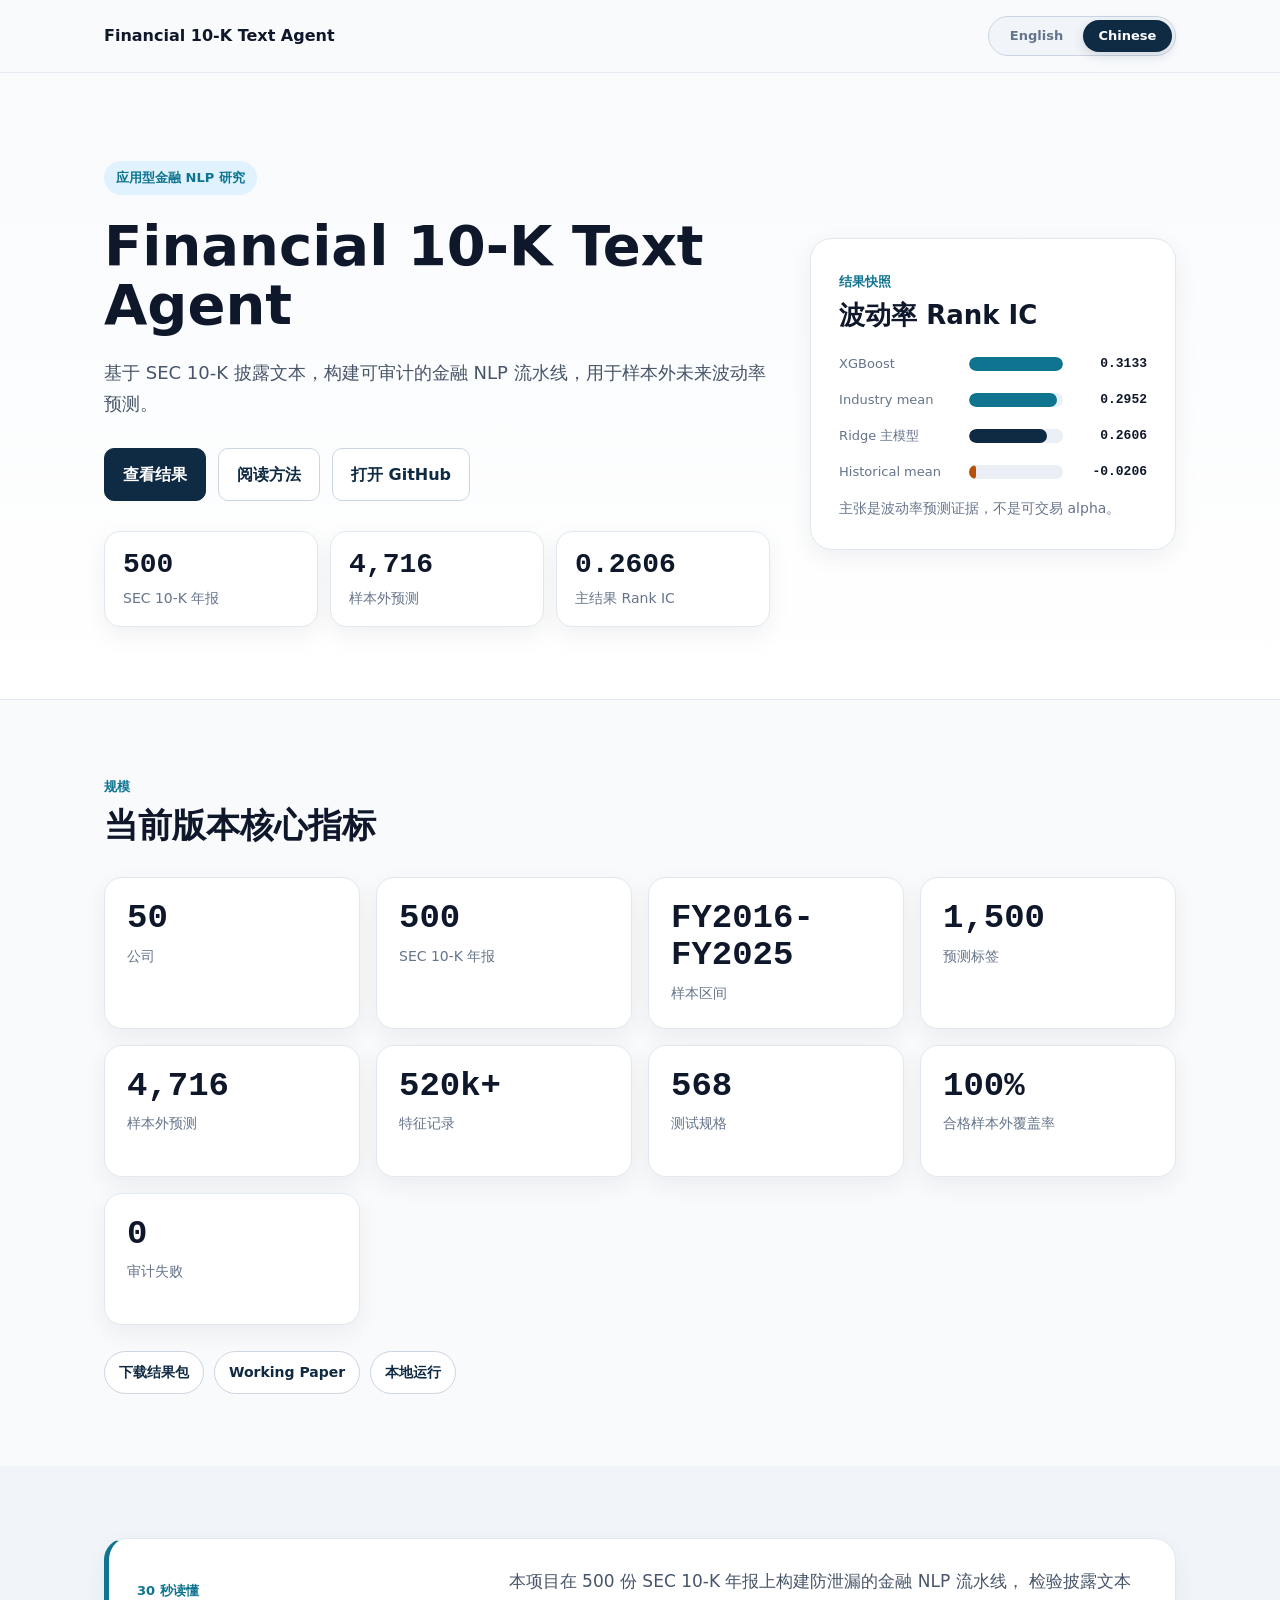
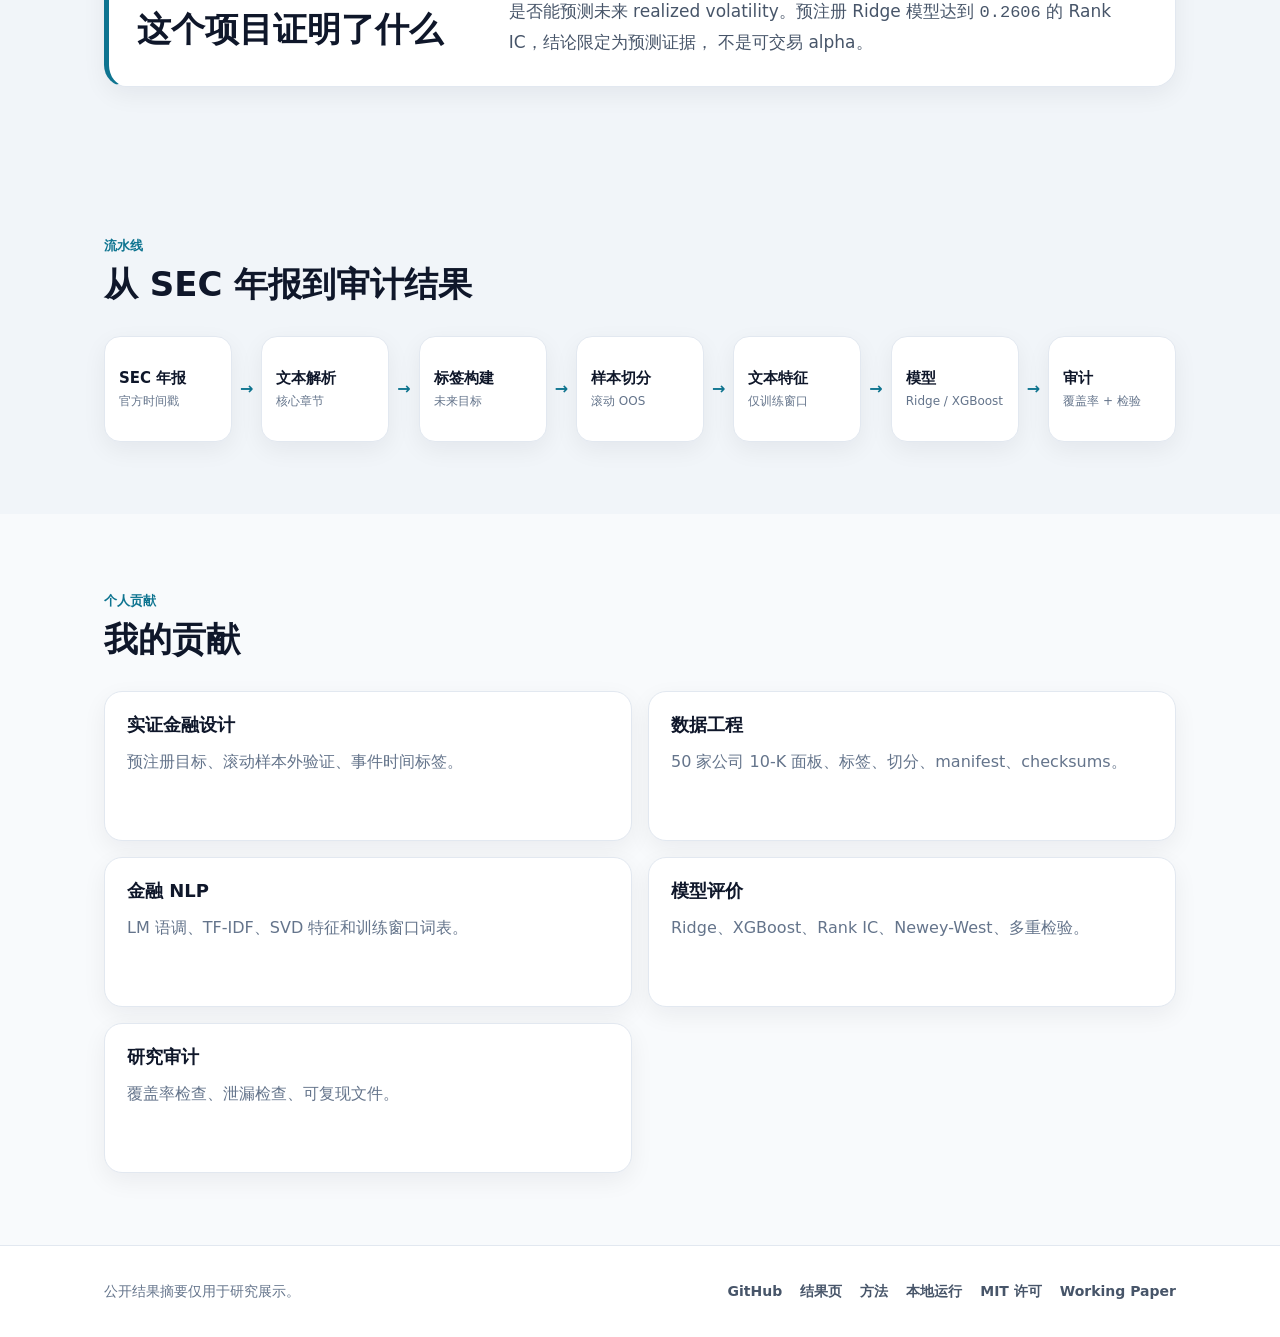
==== commit 81d39129: "Polish website portfolio homepage" ====
--- a/website/index.zh-CN.html
+++ b/website/index.zh-CN.html
@@ -33,6 +33,11 @@
             <p class="hero-subtitle">
               基于 SEC 10-K 披露文本，构建可审计的金融 NLP 流水线，用于样本外未来波动率预测。
             </p>
+            <div class="hero-cta" aria-label="主要项目入口">
+              <a class="btn btn-primary" href="results.zh-CN.html">查看结果</a>
+              <a class="btn btn-secondary" href="methods.zh-CN.html">阅读方法</a>
+              <a class="btn btn-secondary" href="https://github.com/uiclxh/financial-10k-text-agent">打开 GitHub</a>
+            </div>
             <div class="hero-proof-grid" aria-label="核心证据">
               <div class="proof-card">
                 <strong>500</strong>
@@ -97,75 +102,25 @@
             <div class="metric-card"><div class="metric-number">0</div><div class="metric-label">审计失败</div></div>
           </div>
           <div class="project-link-strip" aria-label="项目导航">
-            <a href="results.zh-CN.html">结果页</a>
-            <a href="methods.zh-CN.html">方法 / 审计</a>
-            <a href="https://github.com/uiclxh/financial-10k-text-agent/tree/main/docs/results/50_company_public_fmp_alpha_2016_2025_v1">结果包</a>
-            <a href="https://github.com/uiclxh/financial-10k-text-agent">GitHub</a>
+            <a href="https://github.com/uiclxh/financial-10k-text-agent/tree/main/docs/results/50_company_public_fmp_alpha_2016_2025_v1">下载结果包</a>
+            <a href="https://github.com/uiclxh/financial-10k-text-agent/blob/main/docs/working_paper_positioning.md">Working Paper</a>
+            <a href="results.zh-CN.html#reproducibility">本地运行</a>
           </div>
         </div>
       </section>
 
       <section class="section muted">
-        <div class="container finding-layout">
-          <div class="section-header">
-            <p class="eyebrow">主发现</p>
-            <h2>预注册主预测结果</h2>
-            <p>
-              预注册主预测规格使用 Ridge 预测未来 20 个交易日实现波动率，并以 ALL_SPLITS Rank IC 作为评价指标。
-            </p>
-          </div>
-          <div class="finding-card">
-            <span class="card-label">Ridge -> realized_volatility_1_20</span>
-            <div class="result-grid">
-              <div>
-                <span class="result-label">Rank IC</span>
-                <strong class="result-number">0.2606</strong>
-              </div>
-              <div>
-                <span class="result-label">原始 p 值</span>
-                <strong class="result-number">0.00017</strong>
-              </div>
+        <div class="container">
+          <div class="thirty-card">
+            <div>
+              <p class="eyebrow">30 秒读懂</p>
+              <h2>这个项目证明了什么</h2>
             </div>
             <p>
-              这支持一种探索性样本外证据：10-K 文本特征包含关于未来 20 日实现波动率排序的信息。该结论是预测证据，不是可交易 alpha 结论。
-            </p>
-          </div>
-        </div>
-      </section>
-
-      <section class="section">
-        <div class="container split-section">
-          <div>
-            <p class="eyebrow">模型比较</p>
-            <h2>最佳观察到的探索性预测结果</h2>
-            <p>
-              最强的模型比较结果与预注册主结论分开报告，避免事后挑选结果。
-            </p>
-          </div>
-          <div class="exploratory-card">
-            <span class="card-label">探索性模型比较结果</span>
-            <table>
-              <thead>
-                <tr>
-                  <th>模型</th>
-                  <th>目标</th>
-                  <th>Rank IC</th>
-                  <th>NW t 统计量</th>
-                  <th>RMSE</th>
-                </tr>
-              </thead>
-              <tbody>
-                <tr>
-                  <td>XGBoost</td>
-                  <td><code>realized_volatility_1_20</code></td>
-                  <td class="numeric">0.3133</td>
-                  <td class="numeric">6.8479</td>
-                  <td class="numeric">0.00834</td>
-                </tr>
-              </tbody>
-            </table>
-            <p class="small-note">
-              这是探索性模型比较证据，不是预注册主结论。
+              本项目在 500 份 SEC 10-K 年报上构建防泄漏的金融 NLP 流水线，
+              检验披露文本是否能预测未来 realized volatility。预注册 Ridge
+              模型达到 <code>0.2606</code> 的 Rank IC，结论限定为预测证据，
+              不是可交易 alpha。
             </p>
           </div>
         </div>
@@ -177,66 +132,20 @@
             <p class="eyebrow">流水线</p>
             <h2>从 SEC 年报到审计结果</h2>
           </div>
-          <div class="pipeline" aria-label="研究流水线">
-            <div class="pipeline-step"><span class="step-index">1</span><strong>SEC 年报</strong><p>官方 10-K 文件和提交时间戳。</p></div>
-            <div class="pipeline-step"><span class="step-index">2</span><strong>文本解析</strong><p>Business、Risk Factors、Legal Proceedings、MD&A。</p></div>
-            <div class="pipeline-step"><span class="step-index">3</span><strong>标签构建</strong><p>未来波动率和异常收益目标。</p></div>
-            <div class="pipeline-step"><span class="step-index">4</span><strong>样本切分</strong><p>滚动训练 / 验证 / 测试窗口。</p></div>
-            <div class="pipeline-step"><span class="step-index">5</span><strong>文本特征</strong><p>LM 词典语调和训练窗口内拟合的 TF-IDF/SVD。</p></div>
-            <div class="pipeline-step"><span class="step-index">6</span><strong>模型</strong><p>基准模型、Ridge 和 XGBoost。</p></div>
-            <div class="pipeline-step"><span class="step-index">7</span><strong>诊断</strong><p>Rank IC、Newey-West 和组合诊断。</p></div>
-            <div class="pipeline-step"><span class="step-index">8</span><strong>审计</strong><p>覆盖率、manifest、规格注册表和校验和。</p></div>
-          </div>
-        </div>
-      </section>
-
-      <section class="section">
-        <div class="container">
-          <div class="section-header">
-            <p class="eyebrow">研究控制</p>
-            <h2>带审计轨迹的研究工作流</h2>
-          </div>
-          <div class="control-grid">
-            <div class="control-card"><span class="control-marker"></span><h3>防泄漏控制</h3><p>滚动切分、提交时间对齐、标签窗口检查和训练窗口内词表拟合，用于降低前视偏差。</p></div>
-            <div class="control-card"><span class="control-marker"></span><h3>模型横向比较</h3><p>历史均值、行业均值、Ridge 和 XGBoost 在滚动样本外评价下进行比较。</p></div>
-            <div class="control-card"><span class="control-marker"></span><h3>多重检验</h3><p>披露 568 个测试规格，并使用 Bonferroni、Holm 和 Benjamini-Hochberg FDR 调整。</p></div>
-            <div class="control-card"><span class="control-marker"></span><h3>审计轨迹</h3><p>结果包包含审计报告、覆盖率瀑布图、模型和特征 manifest、词表哈希、预测尺度检查和校验和。</p></div>
-          </div>
-        </div>
-      </section>
-
-      <section class="section muted">
-        <div class="container split-section">
-          <div>
-            <p class="eyebrow">证据文件</p>
-            <h2>查看公开证据</h2>
-            <p>
-              主页只链接到精简公开 artifact。原始年报、API 响应、完整价格面板和私有中间数据不会提交到公开仓库。
-            </p>
-          </div>
-          <div class="artifact-list">
-            <a class="artifact-card" href="https://github.com/uiclxh/financial-10k-text-agent"><span>GitHub 仓库</span><span>源码和文档</span></a>
-            <a class="artifact-card" href="https://github.com/uiclxh/financial-10k-text-agent/tree/main/docs/results/50_company_public_fmp_alpha_2016_2025_v1"><span>50家公司结果包</span><span>精简公开 artifact</span></a>
-            <a class="artifact-card" href="https://github.com/uiclxh/financial-10k-text-agent/blob/main/docs/results/50_company_public_fmp_alpha_2016_2025_v1/factor_card.md"><span>因子卡片</span><span>最快速结果摘要</span></a>
-            <a class="artifact-card" href="https://github.com/uiclxh/financial-10k-text-agent/blob/main/docs/results/50_company_public_fmp_alpha_2016_2025_v1/empirical_report.md"><span>实证报告</span><span>论文式结果叙述</span></a>
-            <a class="artifact-card" href="https://github.com/uiclxh/financial-10k-text-agent/blob/main/docs/working_paper_positioning.md"><span>Working Paper 定位</span><span>研究问题和边界</span></a>
-            <a class="artifact-card" href="methods.zh-CN.html"><span>方法 / 审计页面</span><span>研究控制和图表</span></a>
-            <a class="artifact-card" href="results.zh-CN.html#reproducibility"><span>复现 / 本地运行</span><span>最小运行命令</span></a>
-            <a class="artifact-card" href="https://github.com/uiclxh/financial-10k-text-agent/blob/main/LICENSE"><span>MIT 许可</span><span>开源许可声明</span></a>
-          </div>
-        </div>
-      </section>
-
-      <section class="section">
-        <div class="container">
-          <div class="boundary-box">
-            <h2>使用边界</h2>
-            <p>
-              这是一个应用级探索性研究运行。它不声称拥有等同 CRSP/WRDS 的正式资产定价证据、无幸存者偏差的研究级股票池、生产级交易系统、已被证明的可交易 alpha，或任何投资建议。
-            </p>
-            <p>
-              组合输出仅作为诊断。预注册主组合规格没有建立正式可交易 alpha。
-            </p>
+          <div class="pipeline-flow" aria-label="研究流水线">
+            <div class="pipeline-node"><strong>SEC 年报</strong><span>官方时间戳</span></div>
+            <div class="pipeline-arrow" aria-hidden="true">→</div>
+            <div class="pipeline-node"><strong>文本解析</strong><span>核心章节</span></div>
+            <div class="pipeline-arrow" aria-hidden="true">→</div>
+            <div class="pipeline-node"><strong>标签构建</strong><span>未来目标</span></div>
+            <div class="pipeline-arrow" aria-hidden="true">→</div>
+            <div class="pipeline-node"><strong>样本切分</strong><span>滚动 OOS</span></div>
+            <div class="pipeline-arrow" aria-hidden="true">→</div>
+            <div class="pipeline-node"><strong>文本特征</strong><span>仅训练窗口</span></div>
+            <div class="pipeline-arrow" aria-hidden="true">→</div>
+            <div class="pipeline-node"><strong>模型</strong><span>Ridge / XGBoost</span></div>
+            <div class="pipeline-arrow" aria-hidden="true">→</div>
+            <div class="pipeline-node"><strong>审计</strong><span>覆盖率 + 检验</span></div>
           </div>
         </div>
       </section>
@@ -247,22 +156,12 @@
             <p class="eyebrow">个人贡献</p>
             <h2>我的贡献</h2>
           </div>
-          <div class="capability-table-wrap">
-            <table class="capability-table">
-              <thead>
-                <tr>
-                  <th>能力模块</th>
-                  <th>项目证据</th>
-                </tr>
-              </thead>
-              <tbody>
-                <tr><td>实证金融设计</td><td>预注册目标、滚动样本外验证、事件时间标签。</td></tr>
-                <tr><td>数据工程</td><td>50家公司 10-K 面板、标签、切分、manifest 和 checksums。</td></tr>
-                <tr><td>金融 NLP</td><td>Loughran-McDonald 语调、TF-IDF/SVD、训练窗口词表。</td></tr>
-                <tr><td>模型评价</td><td>Ridge/XGBoost 对比、Rank IC、Newey-West、多重检验。</td></tr>
-                <tr><td>研究审计</td><td>覆盖率瀑布图、泄漏检查、预测尺度检查、artifact 完整性。</td></tr>
-              </tbody>
-            </table>
+          <div class="capability-card-grid">
+            <div class="capability-card"><strong>实证金融设计</strong><p>预注册目标、滚动样本外验证、事件时间标签。</p></div>
+            <div class="capability-card"><strong>数据工程</strong><p>50 家公司 10-K 面板、标签、切分、manifest、checksums。</p></div>
+            <div class="capability-card"><strong>金融 NLP</strong><p>LM 语调、TF-IDF、SVD 特征和训练窗口词表。</p></div>
+            <div class="capability-card"><strong>模型评价</strong><p>Ridge、XGBoost、Rank IC、Newey-West、多重检验。</p></div>
+            <div class="capability-card"><strong>研究审计</strong><p>覆盖率检查、泄漏检查、可复现文件。</p></div>
           </div>
         </div>
       </section>
--- a/website/assets/styles.css
+++ b/website/assets/styles.css
@@ -258,6 +258,13 @@
   color: var(--text-muted);
 }
 
+.hero-cta {
+  display: flex;
+  flex-wrap: wrap;
+  gap: 12px;
+  margin-top: 28px;
+}
+
 .hero-proof-grid {
   display: grid;
   grid-template-columns: repeat(3, minmax(0, 1fr));
@@ -548,6 +555,29 @@
   color: var(--accent);
 }
 
+.thirty-card {
+  display: grid;
+  grid-template-columns: minmax(240px, 0.7fr) minmax(0, 1.3fr);
+  gap: 28px;
+  align-items: center;
+  border: 1px solid var(--border);
+  border-left: 5px solid var(--accent);
+  border-radius: 22px;
+  background: var(--surface);
+  box-shadow: var(--shadow);
+  padding: 28px;
+}
+
+.thirty-card h2 {
+  margin-bottom: 0;
+}
+
+.thirty-card p:last-child {
+  color: var(--text-secondary);
+  font-size: 17px;
+  line-height: 1.75;
+}
+
 .section {
   padding: 72px 0;
 }
@@ -726,6 +756,45 @@
   line-height: 1.55;
 }
 
+.pipeline-flow {
+  display: grid;
+  grid-template-columns: minmax(0, 1fr) auto minmax(0, 1fr) auto minmax(0, 1fr) auto minmax(0, 1fr) auto minmax(0, 1fr) auto minmax(0, 1fr) auto minmax(0, 1fr);
+  gap: 8px;
+  align-items: stretch;
+}
+
+.pipeline-node {
+  display: flex;
+  flex-direction: column;
+  justify-content: center;
+  min-height: 106px;
+  border: 1px solid var(--border);
+  border-radius: 16px;
+  background: var(--surface);
+  box-shadow: var(--shadow);
+  padding: 14px;
+}
+
+.pipeline-node strong {
+  color: var(--text-main);
+  font-size: 15px;
+  line-height: 1.2;
+}
+
+.pipeline-node span {
+  margin-top: 6px;
+  color: var(--text-muted);
+  font-size: 12px;
+  line-height: 1.35;
+}
+
+.pipeline-arrow {
+  display: flex;
+  align-items: center;
+  color: var(--accent);
+  font-weight: 900;
+}
+
 .step-index {
   display: inline-flex;
   align-items: center;
@@ -763,6 +832,34 @@
 }
 
 .capability-table td {
+  line-height: 1.6;
+}
+
+.capability-card-grid {
+  display: grid;
+  grid-template-columns: repeat(2, minmax(0, 1fr));
+  gap: 16px;
+}
+
+.capability-card {
+  min-height: 150px;
+  border: 1px solid var(--border);
+  border-radius: 18px;
+  background: var(--surface);
+  box-shadow: var(--shadow);
+  padding: 22px;
+}
+
+.capability-card strong {
+  display: block;
+  color: var(--text-main);
+  font-size: 18px;
+  line-height: 1.25;
+}
+
+.capability-card p {
+  margin-top: 12px;
+  color: var(--text-muted);
   line-height: 1.6;
 }
 
@@ -1137,6 +1234,15 @@
     grid-template-columns: repeat(2, minmax(0, 1fr));
   }
 
+  .pipeline-flow {
+    grid-template-columns: 1fr;
+  }
+
+  .pipeline-arrow {
+    justify-content: center;
+    transform: rotate(90deg);
+  }
+
   .flow-arrow {
     display: none;
   }
@@ -1169,12 +1275,19 @@
   .metric-grid.compact,
   .hero-proof-grid,
   .pipeline,
+  .pipeline-flow,
   .method-flow,
   .control-grid,
   .contribution-grid,
   .artifact-grid,
+  .capability-card-grid,
   .result-grid {
     grid-template-columns: 1fr;
+  }
+
+  .pipeline-arrow {
+    justify-content: center;
+    transform: rotate(90deg);
   }
 
   .metric-number {
@@ -1231,7 +1344,12 @@
   }
 
   .button-row,
+  .hero-cta,
   .btn {
     width: 100%;
   }
-}
+
+  .thirty-card {
+    grid-template-columns: 1fr;
+  }
+}
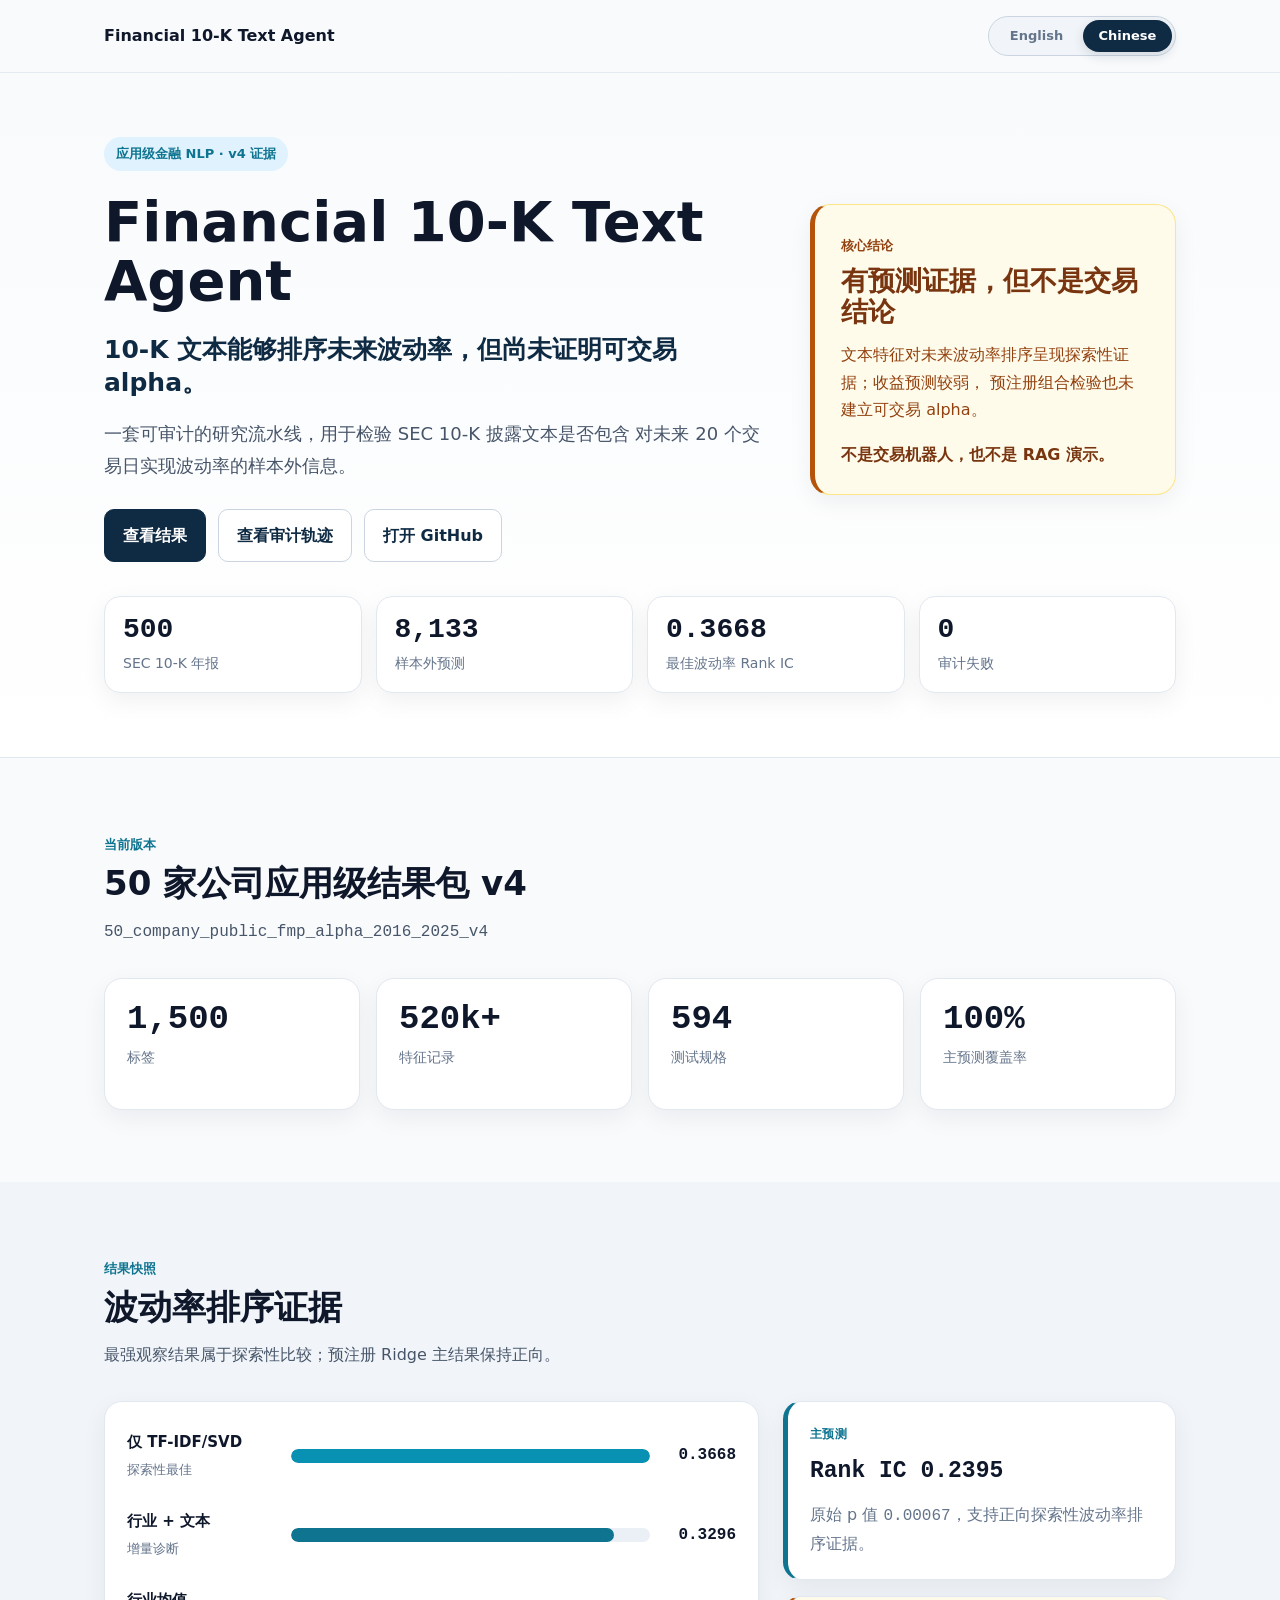
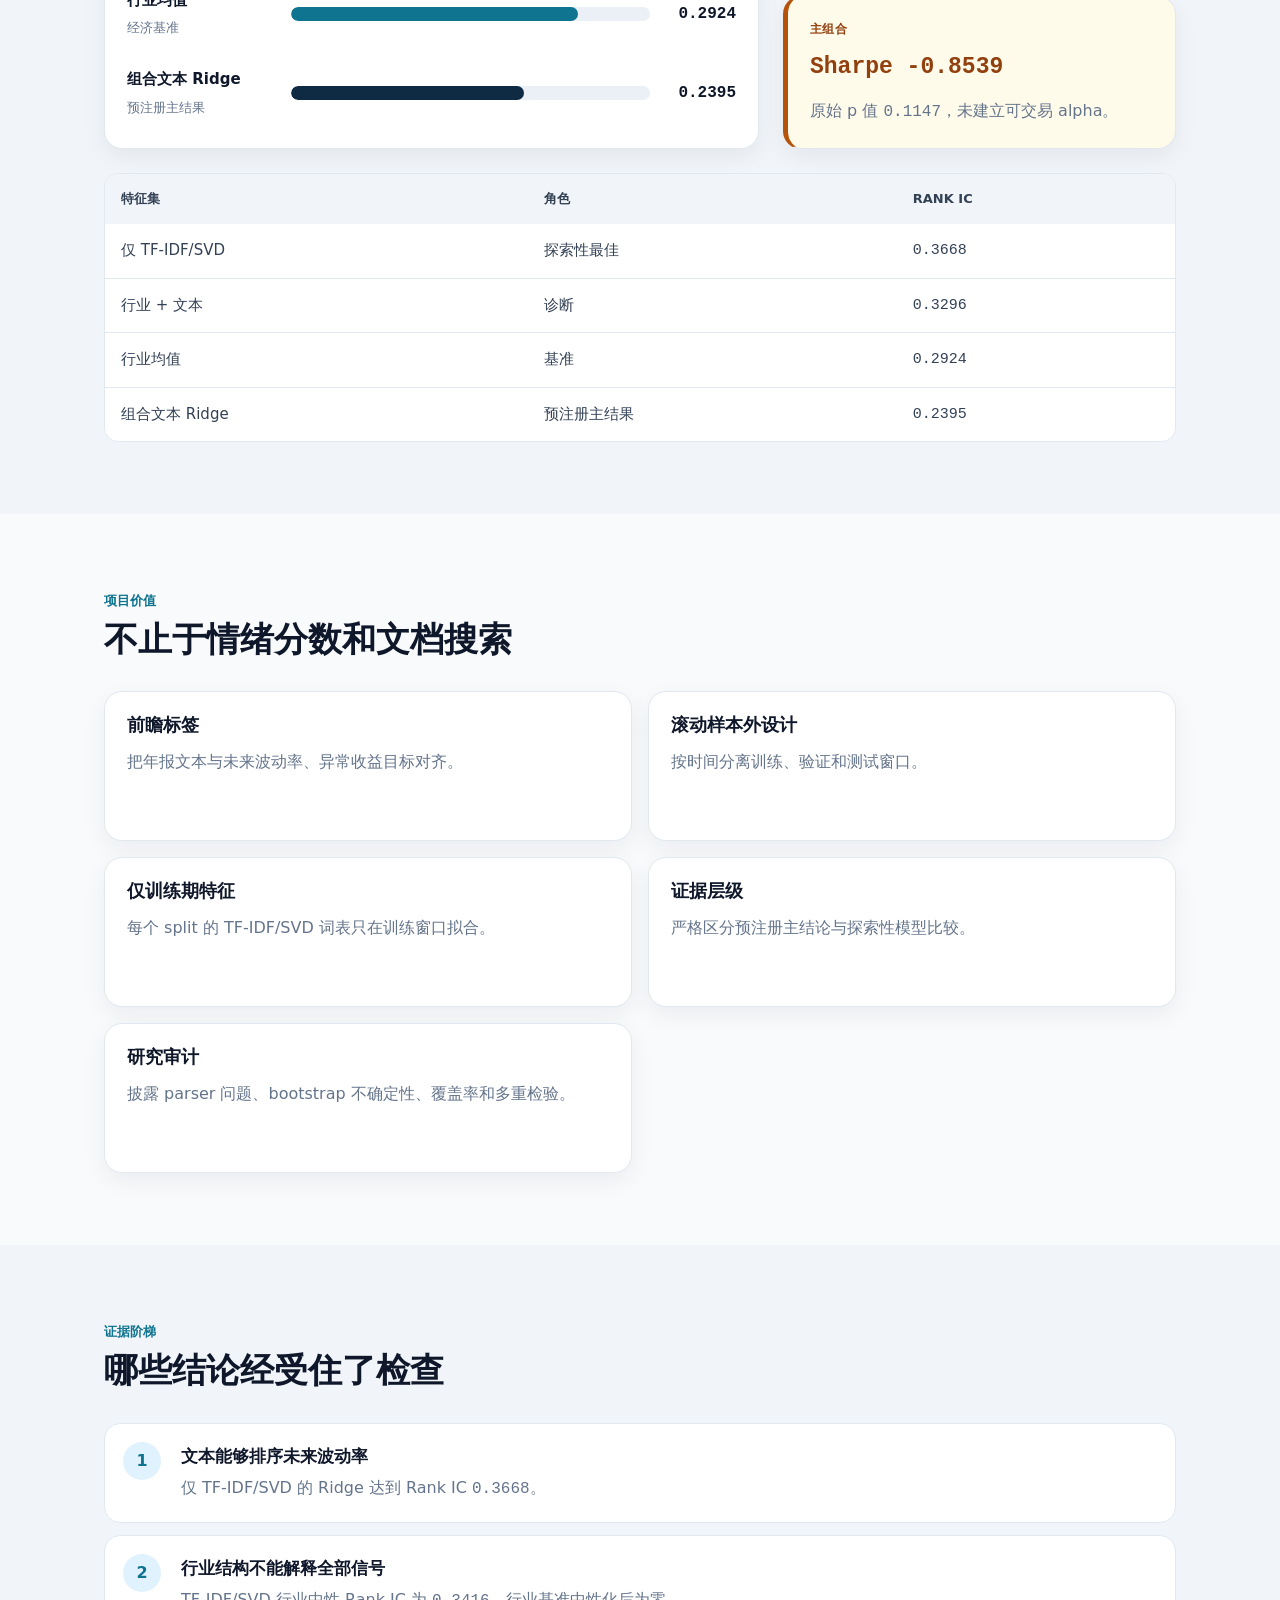
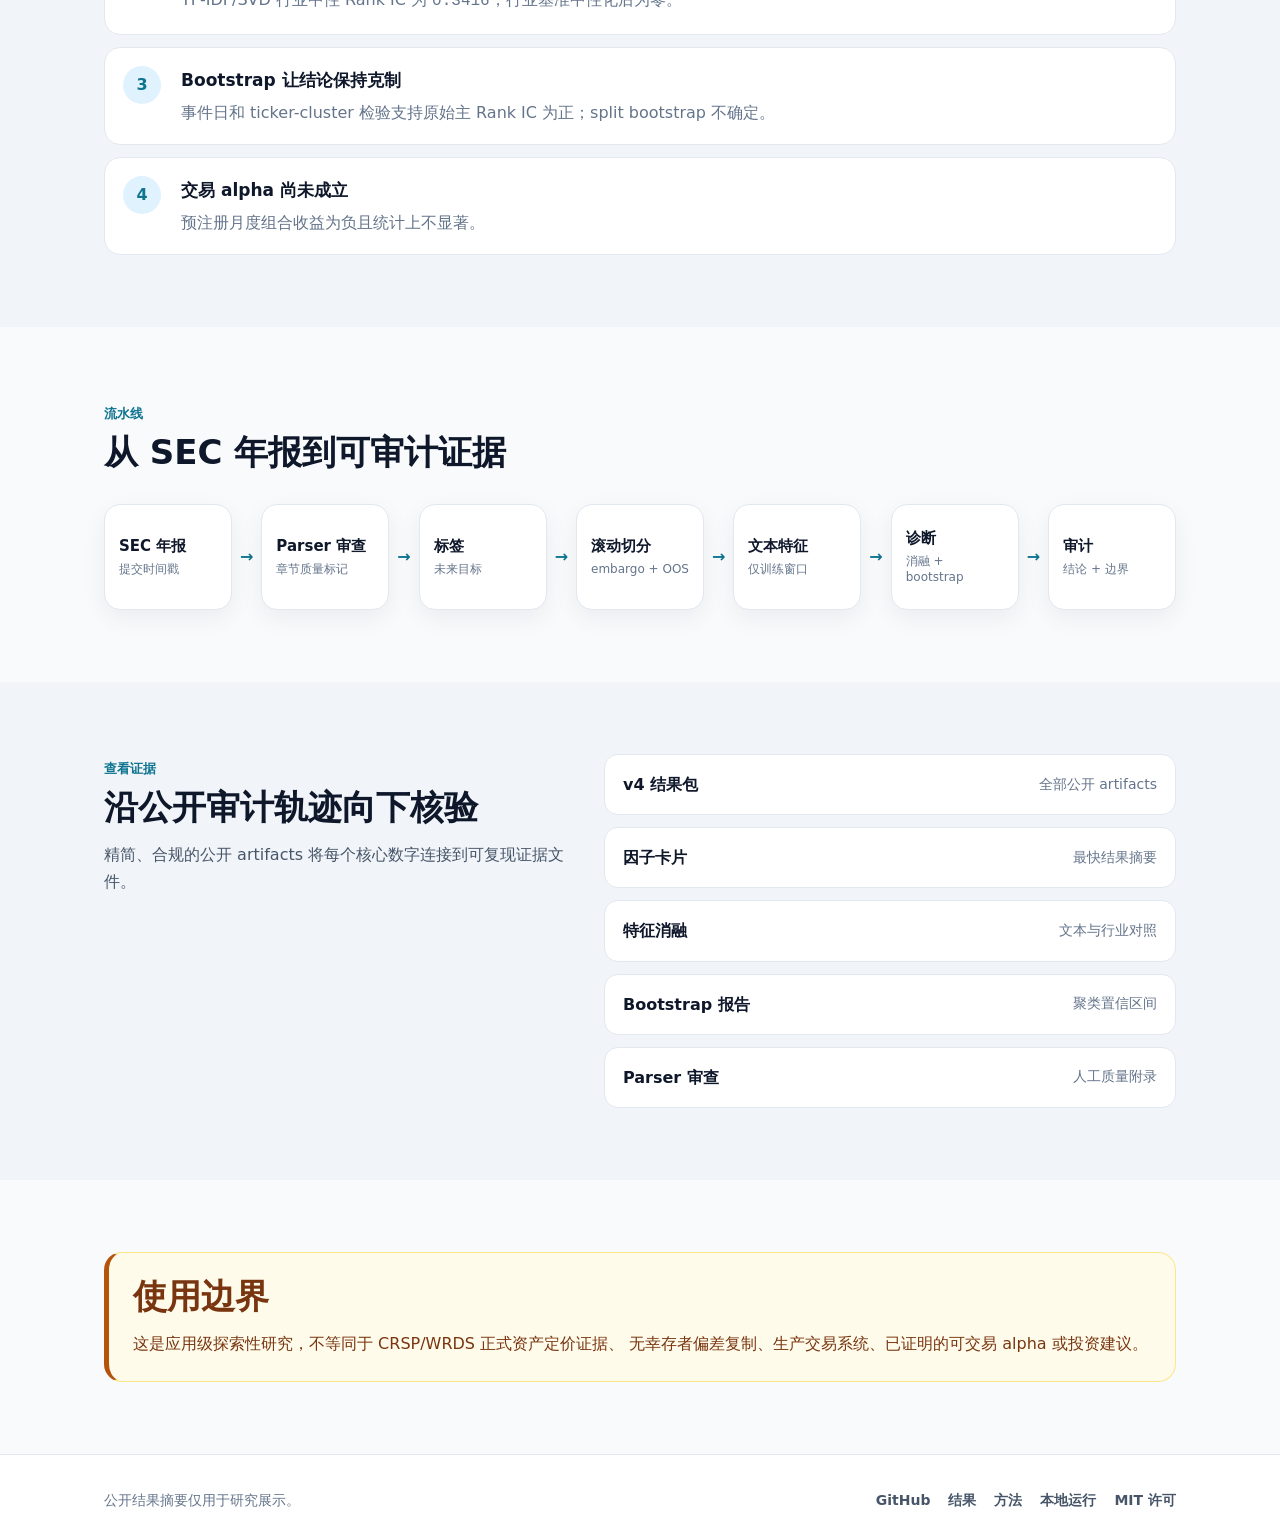
==== commit 742aeb8f: "Update portfolio website to v4 evidence" ====
--- a/website/index.zh-CN.html
+++ b/website/index.zh-CN.html
@@ -6,7 +6,7 @@
     <title>Financial 10-K Text Agent</title>
     <meta
       name="description"
-      content="一个可审计的金融 NLP 研究流水线，用于检验 SEC 10-K 文本是否包含样本外预测信息。"
+      content="用于检验 SEC 10-K 披露文本能否排序未来实现波动率的可审计金融 NLP 流水线。"
     >
     <link rel="stylesheet" href="assets/styles.css">
   </head>
@@ -25,143 +25,191 @@
     </header>
 
     <main id="main">
-      <section class="hero">
-        <div class="container hero-grid">
-          <div class="hero-copy">
-            <span class="badge">应用型金融 NLP 研究</span>
-            <h1>Financial 10-K Text Agent</h1>
-            <p class="hero-subtitle">
-              基于 SEC 10-K 披露文本，构建可审计的金融 NLP 流水线，用于样本外未来波动率预测。
+      <section class="hero retention-hero">
+        <div class="container">
+          <div class="hero-grid">
+            <div class="hero-copy">
+              <span class="badge">应用级金融 NLP · v4 证据</span>
+              <h1>Financial 10-K Text Agent</h1>
+              <p class="hero-hook">10-K 文本能够排序未来波动率，但尚未证明可交易 alpha。</p>
+              <p class="hero-subtitle">
+                一套可审计的研究流水线，用于检验 SEC 10-K 披露文本是否包含
+                对未来 20 个交易日实现波动率的样本外信息。
+              </p>
+              <div class="hero-cta" aria-label="主要项目入口">
+                <a class="btn btn-primary" href="results.zh-CN.html">查看结果</a>
+                <a class="btn btn-secondary" href="methods.zh-CN.html">查看审计轨迹</a>
+                <a class="btn btn-secondary" href="https://github.com/uiclxh/financial-10k-text-agent">打开 GitHub</a>
+              </div>
+            </div>
+            <aside class="claim-boundary-card" aria-label="核心结论">
+              <p class="eyebrow">核心结论</p>
+              <h2>有预测证据，但不是交易结论</h2>
+              <p>
+                文本特征对未来波动率排序呈现探索性证据；收益预测较弱，
+                预注册组合检验也未建立可交易 alpha。
+              </p>
+              <strong>不是交易机器人，也不是 RAG 演示。</strong>
+            </aside>
+          </div>
+          <div class="hero-kpi-grid" aria-label="v4 核心指标">
+            <div class="proof-card"><strong>500</strong><span>SEC 10-K 年报</span></div>
+            <div class="proof-card"><strong>8,133</strong><span>样本外预测</span></div>
+            <div class="proof-card"><strong>0.3668</strong><span>最佳波动率 Rank IC</span></div>
+            <div class="proof-card"><strong>0</strong><span>审计失败</span></div>
+          </div>
+        </div>
+      </section>
+
+      <section class="section">
+        <div class="container">
+          <div class="section-header">
+            <p class="eyebrow">当前版本</p>
+            <h2>50 家公司应用级结果包 v4</h2>
+            <p><code>50_company_public_fmp_alpha_2016_2025_v4</code></p>
+          </div>
+          <div class="metric-grid compact">
+            <div class="metric-card"><div class="metric-number">1,500</div><div class="metric-label">标签</div></div>
+            <div class="metric-card"><div class="metric-number">520k+</div><div class="metric-label">特征记录</div></div>
+            <div class="metric-card"><div class="metric-number">594</div><div class="metric-label">测试规格</div></div>
+            <div class="metric-card"><div class="metric-number">100%</div><div class="metric-label">主预测覆盖率</div></div>
+          </div>
+        </div>
+      </section>
+
+      <section class="section muted">
+        <div class="container">
+          <div class="section-header">
+            <p class="eyebrow">结果快照</p>
+            <h2>波动率排序证据</h2>
+            <p>最强观察结果属于探索性比较；预注册 Ridge 主结果保持正向。</p>
+          </div>
+          <div class="home-result-layout">
+            <div class="model-chart-card">
+              <div class="rank-chart-row is-exploratory">
+                <div><strong>仅 TF-IDF/SVD</strong><span>探索性最佳</span></div>
+                <span class="rank-track"><span style="--bar-width: 100%"></span></span><code>0.3668</code>
+              </div>
+              <div class="rank-chart-row">
+                <div><strong>行业 + 文本</strong><span>增量诊断</span></div>
+                <span class="rank-track"><span style="--bar-width: 90%"></span></span><code>0.3296</code>
+              </div>
+              <div class="rank-chart-row">
+                <div><strong>行业均值</strong><span>经济基准</span></div>
+                <span class="rank-track"><span style="--bar-width: 80%"></span></span><code>0.2924</code>
+              </div>
+              <div class="rank-chart-row is-primary">
+                <div><strong>组合文本 Ridge</strong><span>预注册主结果</span></div>
+                <span class="rank-track"><span style="--bar-width: 65%"></span></span><code>0.2395</code>
+              </div>
+            </div>
+            <div class="claim-pair">
+              <article class="claim-card claim-positive">
+                <span>主预测</span>
+                <strong>Rank IC 0.2395</strong>
+                <p>原始 p 值 <code>0.00067</code>，支持正向探索性波动率排序证据。</p>
+              </article>
+              <article class="claim-card claim-negative">
+                <span>主组合</span>
+                <strong>Sharpe -0.8539</strong>
+                <p>原始 p 值 <code>0.1147</code>，未建立可交易 alpha。</p>
+              </article>
+            </div>
+          </div>
+          <div class="table-wrap chart-fallback">
+            <table>
+              <thead><tr><th>特征集</th><th>角色</th><th>Rank IC</th></tr></thead>
+              <tbody>
+                <tr><td>仅 TF-IDF/SVD</td><td>探索性最佳</td><td class="numeric">0.3668</td></tr>
+                <tr><td>行业 + 文本</td><td>诊断</td><td class="numeric">0.3296</td></tr>
+                <tr><td>行业均值</td><td>基准</td><td class="numeric">0.2924</td></tr>
+                <tr><td>组合文本 Ridge</td><td>预注册主结果</td><td class="numeric">0.2395</td></tr>
+              </tbody>
+            </table>
+          </div>
+        </div>
+      </section>
+
+      <section class="section">
+        <div class="container">
+          <div class="section-header">
+            <p class="eyebrow">项目价值</p>
+            <h2>不止于情绪分数和文档搜索</h2>
+          </div>
+          <div class="capability-card-grid">
+            <div class="capability-card"><strong>前瞻标签</strong><p>把年报文本与未来波动率、异常收益目标对齐。</p></div>
+            <div class="capability-card"><strong>滚动样本外设计</strong><p>按时间分离训练、验证和测试窗口。</p></div>
+            <div class="capability-card"><strong>仅训练期特征</strong><p>每个 split 的 TF-IDF/SVD 词表只在训练窗口拟合。</p></div>
+            <div class="capability-card"><strong>证据层级</strong><p>严格区分预注册主结论与探索性模型比较。</p></div>
+            <div class="capability-card"><strong>研究审计</strong><p>披露 parser 问题、bootstrap 不确定性、覆盖率和多重检验。</p></div>
+          </div>
+        </div>
+      </section>
+
+      <section class="section muted">
+        <div class="container">
+          <div class="section-header">
+            <p class="eyebrow">证据阶梯</p>
+            <h2>哪些结论经受住了检查</h2>
+          </div>
+          <div class="evidence-ladder">
+            <article><span>1</span><div><strong>文本能够排序未来波动率</strong><p>仅 TF-IDF/SVD 的 Ridge 达到 Rank IC <code>0.3668</code>。</p></div></article>
+            <article><span>2</span><div><strong>行业结构不能解释全部信号</strong><p>TF-IDF/SVD 行业中性 Rank IC 为 <code>0.3416</code>，行业基准中性化后为零。</p></div></article>
+            <article><span>3</span><div><strong>Bootstrap 让结论保持克制</strong><p>事件日和 ticker-cluster 检验支持原始主 Rank IC 为正；split bootstrap 不确定。</p></div></article>
+            <article><span>4</span><div><strong>交易 alpha 尚未成立</strong><p>预注册月度组合收益为负且统计上不显著。</p></div></article>
+          </div>
+        </div>
+      </section>
+
+      <section class="section">
+        <div class="container">
+          <div class="section-header">
+            <p class="eyebrow">流水线</p>
+            <h2>从 SEC 年报到可审计证据</h2>
+          </div>
+          <div class="pipeline-flow" aria-label="研究流水线">
+            <div class="pipeline-node"><strong>SEC 年报</strong><span>提交时间戳</span></div>
+            <div class="pipeline-arrow" aria-hidden="true">→</div>
+            <div class="pipeline-node"><strong>Parser 审查</strong><span>章节质量标记</span></div>
+            <div class="pipeline-arrow" aria-hidden="true">→</div>
+            <div class="pipeline-node"><strong>标签</strong><span>未来目标</span></div>
+            <div class="pipeline-arrow" aria-hidden="true">→</div>
+            <div class="pipeline-node"><strong>滚动切分</strong><span>embargo + OOS</span></div>
+            <div class="pipeline-arrow" aria-hidden="true">→</div>
+            <div class="pipeline-node"><strong>文本特征</strong><span>仅训练窗口</span></div>
+            <div class="pipeline-arrow" aria-hidden="true">→</div>
+            <div class="pipeline-node"><strong>诊断</strong><span>消融 + bootstrap</span></div>
+            <div class="pipeline-arrow" aria-hidden="true">→</div>
+            <div class="pipeline-node"><strong>审计</strong><span>结论 + 边界</span></div>
+          </div>
+        </div>
+      </section>
+
+      <section class="section muted">
+        <div class="container split-section">
+          <div>
+            <p class="eyebrow">查看证据</p>
+            <h2>沿公开审计轨迹向下核验</h2>
+            <p>精简、合规的公开 artifacts 将每个核心数字连接到可复现证据文件。</p>
+          </div>
+          <div class="artifact-list">
+            <a class="artifact-card" href="https://github.com/uiclxh/financial-10k-text-agent/tree/main/docs/results/50_company_public_fmp_alpha_2016_2025_v4"><span>v4 结果包</span><span>全部公开 artifacts</span></a>
+            <a class="artifact-card" href="https://github.com/uiclxh/financial-10k-text-agent/blob/main/docs/results/50_company_public_fmp_alpha_2016_2025_v4/factor_card.md"><span>因子卡片</span><span>最快结果摘要</span></a>
+            <a class="artifact-card" href="https://github.com/uiclxh/financial-10k-text-agent/blob/main/docs/results/50_company_public_fmp_alpha_2016_2025_v4/feature_ablation_summary.json"><span>特征消融</span><span>文本与行业对照</span></a>
+            <a class="artifact-card" href="https://github.com/uiclxh/financial-10k-text-agent/blob/main/docs/results/50_company_public_fmp_alpha_2016_2025_v4/primary_rank_ic_bootstrap_report.json"><span>Bootstrap 报告</span><span>聚类置信区间</span></a>
+            <a class="artifact-card" href="https://github.com/uiclxh/financial-10k-text-agent/blob/main/docs/results/50_company_public_fmp_alpha_2016_2025_v4/parser_manual_review_appendix.md"><span>Parser 审查</span><span>人工质量附录</span></a>
+          </div>
+        </div>
+      </section>
+
+      <section class="section">
+        <div class="container">
+          <div class="boundary-box">
+            <h2>使用边界</h2>
+            <p>
+              这是应用级探索性研究，不等同于 CRSP/WRDS 正式资产定价证据、
+              无幸存者偏差复制、生产交易系统、已证明的可交易 alpha 或投资建议。
             </p>
-            <div class="hero-cta" aria-label="主要项目入口">
-              <a class="btn btn-primary" href="results.zh-CN.html">查看结果</a>
-              <a class="btn btn-secondary" href="methods.zh-CN.html">阅读方法</a>
-              <a class="btn btn-secondary" href="https://github.com/uiclxh/financial-10k-text-agent">打开 GitHub</a>
-            </div>
-            <div class="hero-proof-grid" aria-label="核心证据">
-              <div class="proof-card">
-                <strong>500</strong>
-                <span>SEC 10-K 年报</span>
-              </div>
-              <div class="proof-card">
-                <strong>4,716</strong>
-                <span>样本外预测</span>
-              </div>
-              <div class="proof-card">
-                <strong>0.2606</strong>
-                <span>主结果 Rank IC</span>
-              </div>
-            </div>
-          </div>
-
-          <aside class="hero-visual" aria-label="Rank IC 预览">
-            <p class="eyebrow">结果快照</p>
-            <h2>波动率 Rank IC</h2>
-            <div class="hero-rank-chart">
-              <div class="hero-rank-row">
-                <span>XGBoost</span>
-                <span class="rank-track"><span style="--bar-width: 100%"></span></span>
-                <strong>0.3133</strong>
-              </div>
-              <div class="hero-rank-row">
-                <span>Industry mean</span>
-                <span class="rank-track"><span style="--bar-width: 94%"></span></span>
-                <strong>0.2952</strong>
-              </div>
-              <div class="hero-rank-row is-primary">
-                <span>Ridge 主模型</span>
-                <span class="rank-track"><span style="--bar-width: 83%"></span></span>
-                <strong>0.2606</strong>
-              </div>
-              <div class="hero-rank-row is-negative">
-                <span>Historical mean</span>
-                <span class="rank-track"><span style="--bar-width: 7%"></span></span>
-                <strong>-0.0206</strong>
-              </div>
-            </div>
-            <p class="small-note">主张是波动率预测证据，不是可交易 alpha。</p>
-          </aside>
-        </div>
-      </section>
-
-      <section class="section">
-        <div class="container">
-          <div class="section-header">
-            <p class="eyebrow">规模</p>
-            <h2>当前版本核心指标</h2>
-          </div>
-          <div class="metric-grid">
-            <div class="metric-card"><div class="metric-number">50</div><div class="metric-label">公司</div></div>
-            <div class="metric-card"><div class="metric-number">500</div><div class="metric-label">SEC 10-K 年报</div></div>
-            <div class="metric-card"><div class="metric-number">FY2016-FY2025</div><div class="metric-label">样本区间</div></div>
-            <div class="metric-card"><div class="metric-number">1,500</div><div class="metric-label">预测标签</div></div>
-            <div class="metric-card"><div class="metric-number">4,716</div><div class="metric-label">样本外预测</div></div>
-            <div class="metric-card"><div class="metric-number">520k+</div><div class="metric-label">特征记录</div></div>
-            <div class="metric-card"><div class="metric-number">568</div><div class="metric-label">测试规格</div></div>
-            <div class="metric-card"><div class="metric-number">100%</div><div class="metric-label">合格样本外覆盖率</div></div>
-            <div class="metric-card"><div class="metric-number">0</div><div class="metric-label">审计失败</div></div>
-          </div>
-          <div class="project-link-strip" aria-label="项目导航">
-            <a href="https://github.com/uiclxh/financial-10k-text-agent/tree/main/docs/results/50_company_public_fmp_alpha_2016_2025_v1">下载结果包</a>
-            <a href="https://github.com/uiclxh/financial-10k-text-agent/blob/main/docs/working_paper_positioning.md">Working Paper</a>
-            <a href="results.zh-CN.html#reproducibility">本地运行</a>
-          </div>
-        </div>
-      </section>
-
-      <section class="section muted">
-        <div class="container">
-          <div class="thirty-card">
-            <div>
-              <p class="eyebrow">30 秒读懂</p>
-              <h2>这个项目证明了什么</h2>
-            </div>
-            <p>
-              本项目在 500 份 SEC 10-K 年报上构建防泄漏的金融 NLP 流水线，
-              检验披露文本是否能预测未来 realized volatility。预注册 Ridge
-              模型达到 <code>0.2606</code> 的 Rank IC，结论限定为预测证据，
-              不是可交易 alpha。
-            </p>
-          </div>
-        </div>
-      </section>
-
-      <section class="section muted">
-        <div class="container">
-          <div class="section-header">
-            <p class="eyebrow">流水线</p>
-            <h2>从 SEC 年报到审计结果</h2>
-          </div>
-          <div class="pipeline-flow" aria-label="研究流水线">
-            <div class="pipeline-node"><strong>SEC 年报</strong><span>官方时间戳</span></div>
-            <div class="pipeline-arrow" aria-hidden="true">→</div>
-            <div class="pipeline-node"><strong>文本解析</strong><span>核心章节</span></div>
-            <div class="pipeline-arrow" aria-hidden="true">→</div>
-            <div class="pipeline-node"><strong>标签构建</strong><span>未来目标</span></div>
-            <div class="pipeline-arrow" aria-hidden="true">→</div>
-            <div class="pipeline-node"><strong>样本切分</strong><span>滚动 OOS</span></div>
-            <div class="pipeline-arrow" aria-hidden="true">→</div>
-            <div class="pipeline-node"><strong>文本特征</strong><span>仅训练窗口</span></div>
-            <div class="pipeline-arrow" aria-hidden="true">→</div>
-            <div class="pipeline-node"><strong>模型</strong><span>Ridge / XGBoost</span></div>
-            <div class="pipeline-arrow" aria-hidden="true">→</div>
-            <div class="pipeline-node"><strong>审计</strong><span>覆盖率 + 检验</span></div>
-          </div>
-        </div>
-      </section>
-
-      <section class="section">
-        <div class="container">
-          <div class="section-header">
-            <p class="eyebrow">个人贡献</p>
-            <h2>我的贡献</h2>
-          </div>
-          <div class="capability-card-grid">
-            <div class="capability-card"><strong>实证金融设计</strong><p>预注册目标、滚动样本外验证、事件时间标签。</p></div>
-            <div class="capability-card"><strong>数据工程</strong><p>50 家公司 10-K 面板、标签、切分、manifest、checksums。</p></div>
-            <div class="capability-card"><strong>金融 NLP</strong><p>LM 语调、TF-IDF、SVD 特征和训练窗口词表。</p></div>
-            <div class="capability-card"><strong>模型评价</strong><p>Ridge、XGBoost、Rank IC、Newey-West、多重检验。</p></div>
-            <div class="capability-card"><strong>研究审计</strong><p>覆盖率检查、泄漏检查、可复现文件。</p></div>
           </div>
         </div>
       </section>
@@ -172,11 +220,10 @@
         <p>公开结果摘要仅用于研究展示。</p>
         <nav class="footer-links" aria-label="页脚导航">
           <a href="https://github.com/uiclxh/financial-10k-text-agent">GitHub</a>
-          <a href="results.zh-CN.html">结果页</a>
+          <a href="results.zh-CN.html">结果</a>
           <a href="methods.zh-CN.html">方法</a>
           <a href="results.zh-CN.html#reproducibility">本地运行</a>
           <a href="https://github.com/uiclxh/financial-10k-text-agent/blob/main/LICENSE">MIT 许可</a>
-          <a href="https://github.com/uiclxh/financial-10k-text-agent/blob/main/docs/working_paper_positioning.md">Working Paper</a>
         </nav>
       </div>
     </footer>
--- a/website/assets/styles.css
+++ b/website/assets/styles.css
@@ -25,6 +25,10 @@
   scroll-behavior: smooth;
 }
 
+[id] {
+  scroll-margin-top: 92px;
+}
+
 body {
   margin: 0;
   background: var(--bg);
@@ -44,6 +48,11 @@
 .metric-number,
 .result-number {
   font-family: "JetBrains Mono", "SFMono-Regular", Consolas, monospace;
+}
+
+code {
+  overflow-wrap: anywhere;
+  word-break: break-word;
 }
 
 h1,
@@ -252,6 +261,50 @@
   line-height: 1.75;
 }
 
+.hero-hook {
+  max-width: 760px;
+  margin-bottom: 18px;
+  color: var(--primary);
+  font-size: 25px;
+  font-weight: 750;
+  line-height: 1.35;
+}
+
+.retention-hero {
+  padding: 64px 0;
+}
+
+.claim-boundary-card {
+  border: 1px solid #fde68a;
+  border-left: 5px solid var(--warning);
+  border-radius: 20px;
+  background: var(--warning-soft);
+  box-shadow: var(--shadow);
+  padding: 26px;
+}
+
+.claim-boundary-card h2 {
+  color: #78350f;
+  font-size: 27px;
+}
+
+.claim-boundary-card p {
+  color: #92400e;
+}
+
+.claim-boundary-card strong {
+  display: block;
+  margin-top: 18px;
+  color: #78350f;
+}
+
+.hero-kpi-grid {
+  display: grid;
+  grid-template-columns: repeat(4, minmax(0, 1fr));
+  gap: 14px;
+  margin-top: 34px;
+}
+
 .hero-support {
   max-width: 720px;
   margin-top: 18px;
@@ -707,6 +760,72 @@
   margin-bottom: 10px;
 }
 
+.home-result-layout {
+  display: grid;
+  grid-template-columns: minmax(0, 1.25fr) minmax(280px, 0.75fr);
+  gap: 24px;
+  align-items: stretch;
+}
+
+.claim-pair {
+  display: grid;
+  grid-template-columns: repeat(2, minmax(0, 1fr));
+  gap: 16px;
+}
+
+.result-claim-pair {
+  margin-top: 20px;
+}
+
+.home-result-layout .claim-pair {
+  grid-template-columns: 1fr;
+}
+
+.claim-card {
+  border: 1px solid var(--border);
+  border-left: 5px solid var(--accent);
+  border-radius: 18px;
+  background: var(--surface);
+  box-shadow: var(--shadow);
+  padding: 22px;
+}
+
+.claim-card > span {
+  display: block;
+  color: var(--accent);
+  font-size: 12px;
+  font-weight: 800;
+  letter-spacing: 0.04em;
+  text-transform: uppercase;
+}
+
+.claim-card > strong {
+  display: block;
+  margin-top: 8px;
+  color: var(--text-main);
+  font-family: "JetBrains Mono", "SFMono-Regular", Consolas, monospace;
+  font-size: 23px;
+}
+
+.claim-card p {
+  margin-top: 10px;
+  color: var(--text-muted);
+}
+
+.claim-negative {
+  border-left-color: var(--warning);
+  background: var(--warning-soft);
+}
+
+.claim-negative > span,
+.claim-negative > strong {
+  color: #92400e;
+}
+
+.chart-fallback {
+  margin-top: 24px;
+}
+
 .result-claim-box {
   border: 1px solid #fde68a;
   border-radius: 16px;
@@ -863,6 +982,44 @@
   line-height: 1.6;
 }
 
+.evidence-ladder {
+  display: grid;
+  gap: 12px;
+}
+
+.evidence-ladder article {
+  display: grid;
+  grid-template-columns: 42px minmax(0, 1fr);
+  gap: 16px;
+  align-items: start;
+  border: 1px solid var(--border);
+  border-radius: 16px;
+  background: var(--surface);
+  padding: 18px;
+}
+
+.evidence-ladder article > span {
+  display: inline-flex;
+  align-items: center;
+  justify-content: center;
+  width: 38px;
+  height: 38px;
+  border-radius: 999px;
+  background: var(--accent-soft);
+  color: var(--accent);
+  font-weight: 800;
+}
+
+.evidence-ladder strong {
+  color: var(--text-main);
+  font-size: 17px;
+}
+
+.evidence-ladder p {
+  margin-top: 4px;
+  color: var(--text-muted);
+}
+
 .control-marker {
   display: block;
   width: 32px;
@@ -1016,9 +1173,12 @@
 
 .leakage-step {
   display: grid;
+  grid-template-areas:
+    "index title"
+    "index description";
   grid-template-columns: 34px minmax(0, 1fr);
   gap: 12px;
-  align-items: center;
+  align-items: start;
   border: 1px solid var(--border);
   border-radius: 14px;
   background: #fbfdff;
@@ -1026,6 +1186,7 @@
 }
 
 .leakage-step span {
+  grid-area: index;
   display: inline-flex;
   align-items: center;
   justify-content: center;
@@ -1038,12 +1199,15 @@
 }
 
 .leakage-step strong {
+  grid-area: title;
   display: block;
   color: var(--text-main);
 }
 
 .leakage-step small {
-  display: block;
+  grid-area: description;
+  display: block;
+  min-width: 0;
   color: var(--text-muted);
   font-size: 13px;
   line-height: 1.45;
@@ -1161,6 +1325,200 @@
   color: var(--text-main);
   font-weight: 800;
   text-align: right;
+}
+
+.ablation-chart,
+.ci-chart {
+  display: grid;
+  gap: 16px;
+  border: 1px solid var(--border);
+  border-radius: 18px;
+  background: var(--surface);
+  box-shadow: var(--shadow);
+  padding: 24px;
+}
+
+.chart-legend {
+  display: flex;
+  flex-wrap: wrap;
+  gap: 18px;
+  color: var(--text-muted);
+  font-size: 13px;
+  font-weight: 700;
+}
+
+.chart-legend span::before {
+  display: inline-block;
+  width: 18px;
+  height: 7px;
+  margin-right: 7px;
+  border-radius: 999px;
+  content: "";
+}
+
+.legend-raw::before {
+  background: var(--primary);
+}
+
+.legend-neutral::before {
+  background: var(--accent);
+}
+
+.ablation-row {
+  display: grid;
+  grid-template-columns: 180px minmax(180px, 1fr) 140px;
+  gap: 16px;
+  align-items: center;
+}
+
+.ablation-row > strong {
+  color: var(--text-main);
+}
+
+.ablation-row > code {
+  color: var(--text-main);
+  text-align: right;
+}
+
+.paired-bars {
+  display: grid;
+  gap: 5px;
+}
+
+.paired-bars span {
+  display: block;
+  width: var(--bar-width);
+  height: 8px;
+  border-radius: 999px;
+}
+
+.bar-raw {
+  background: var(--primary);
+}
+
+.bar-neutral {
+  background: var(--accent);
+}
+
+.ablation-row.is-primary {
+  border-radius: 12px;
+  background: var(--surface-muted);
+  padding: 10px;
+}
+
+.ci-row {
+  display: grid;
+  grid-template-columns: 130px minmax(240px, 1fr) 170px;
+  gap: 16px;
+  align-items: center;
+}
+
+.ci-row > div:first-child strong,
+.ci-row > div:first-child span {
+  display: block;
+}
+
+.ci-row > div:first-child strong {
+  color: var(--text-main);
+}
+
+.ci-row > div:first-child span {
+  color: var(--text-muted);
+  font-size: 12px;
+}
+
+.ci-row > code {
+  color: var(--text-main);
+  text-align: right;
+}
+
+.ci-track {
+  position: relative;
+  height: 28px;
+  border-radius: 999px;
+  background: var(--surface-muted);
+}
+
+.zero-line {
+  position: absolute;
+  left: 26.7%;
+  top: 2px;
+  bottom: 2px;
+  width: 2px;
+  background: var(--warning);
+}
+
+.ci-interval {
+  position: absolute;
+  left: var(--ci-left);
+  top: 11px;
+  width: var(--ci-width);
+  height: 6px;
+  border-radius: 999px;
+  background: var(--accent);
+}
+
+.ci-point {
+  position: absolute;
+  left: var(--point-left);
+  top: 7px;
+  width: 14px;
+  height: 14px;
+  border: 3px solid var(--surface);
+  border-radius: 999px;
+  background: var(--primary);
+  box-shadow: 0 0 0 1px var(--primary);
+  transform: translateX(-50%);
+}
+
+.method-callout {
+  border: 1px solid #bfdbfe;
+  border-left: 5px solid var(--accent);
+  border-radius: 18px;
+  background: #f0f9ff;
+  padding: 24px;
+}
+
+.method-callout span {
+  color: var(--accent);
+  font-size: 12px;
+  font-weight: 800;
+  text-transform: uppercase;
+}
+
+.method-callout strong {
+  display: block;
+  margin-top: 8px;
+  color: var(--text-main);
+  font-size: 20px;
+  line-height: 1.45;
+}
+
+.method-callout p {
+  margin-top: 12px;
+}
+
+.policy-grid {
+  display: grid;
+  grid-template-columns: repeat(2, minmax(0, 1fr));
+  gap: 14px;
+  margin-top: 24px;
+}
+
+.policy-grid > div {
+  border: 1px solid var(--border);
+  border-radius: 14px;
+  background: var(--surface);
+  padding: 18px;
+}
+
+.policy-grid strong {
+  color: var(--text-main);
+}
+
+.policy-grid p {
+  margin-top: 6px;
+  color: var(--text-muted);
 }
 
 .audit-summary {
@@ -1219,7 +1577,8 @@
 @media (max-width: 980px) {
   .hero-grid,
   .finding-layout,
-  .split-section {
+  .split-section,
+  .home-result-layout {
     grid-template-columns: 1fr;
   }
 
@@ -1229,6 +1588,7 @@
 
   .metric-grid,
   .metric-grid.compact,
+  .hero-kpi-grid,
   .pipeline,
   .method-flow {
     grid-template-columns: repeat(2, minmax(0, 1fr));
@@ -1273,6 +1633,7 @@
 
   .metric-grid,
   .metric-grid.compact,
+  .hero-kpi-grid,
   .hero-proof-grid,
   .pipeline,
   .pipeline-flow,
@@ -1281,6 +1642,8 @@
   .contribution-grid,
   .artifact-grid,
   .capability-card-grid,
+  .claim-pair,
+  .policy-grid,
   .result-grid {
     grid-template-columns: 1fr;
   }
@@ -1324,13 +1687,21 @@
     gap: 7px;
   }
 
+  .ablation-row,
+  .ci-row {
+    grid-template-columns: 1fr;
+    gap: 8px;
+  }
+
   .mini-row strong {
     text-align: left;
   }
 
   .waterfall-row strong,
   .hero-rank-row strong,
-  .rank-chart-row code {
+  .rank-chart-row code,
+  .ablation-row > code,
+  .ci-row > code {
     text-align: left;
   }
 
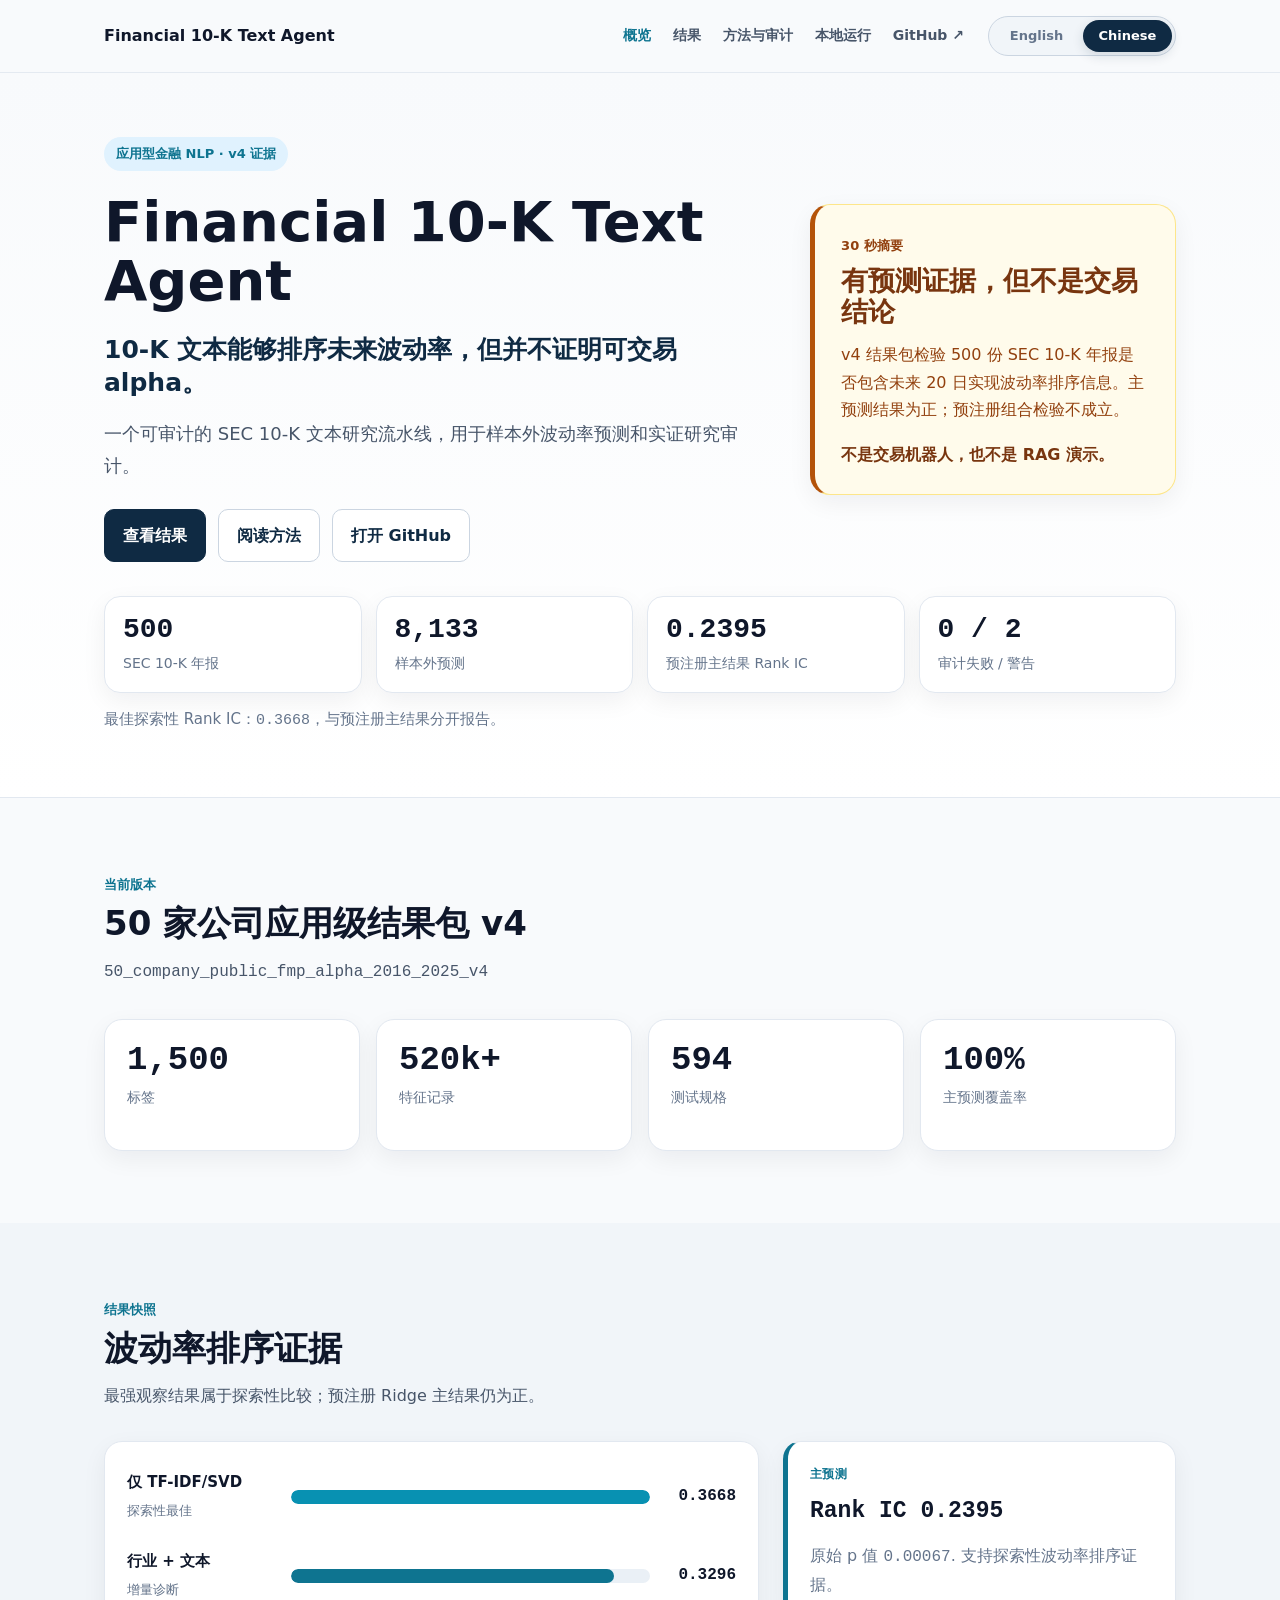
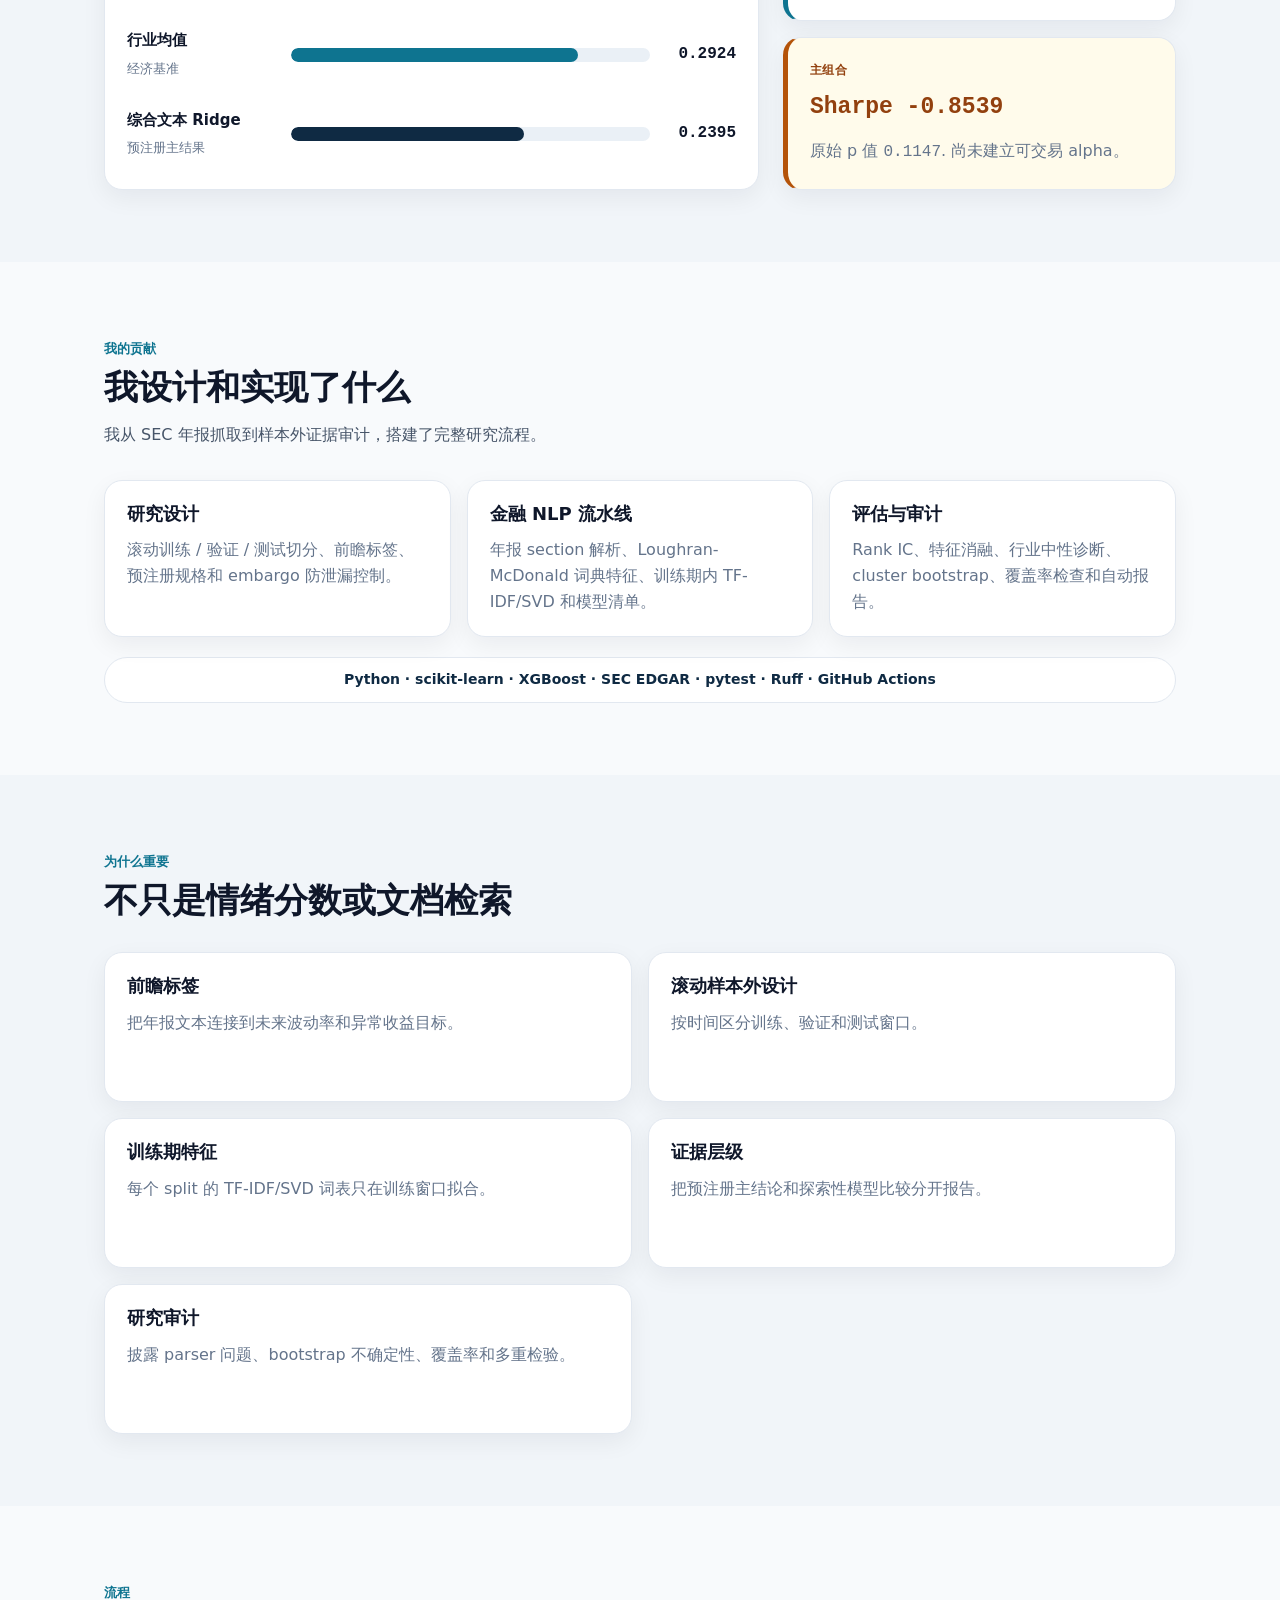
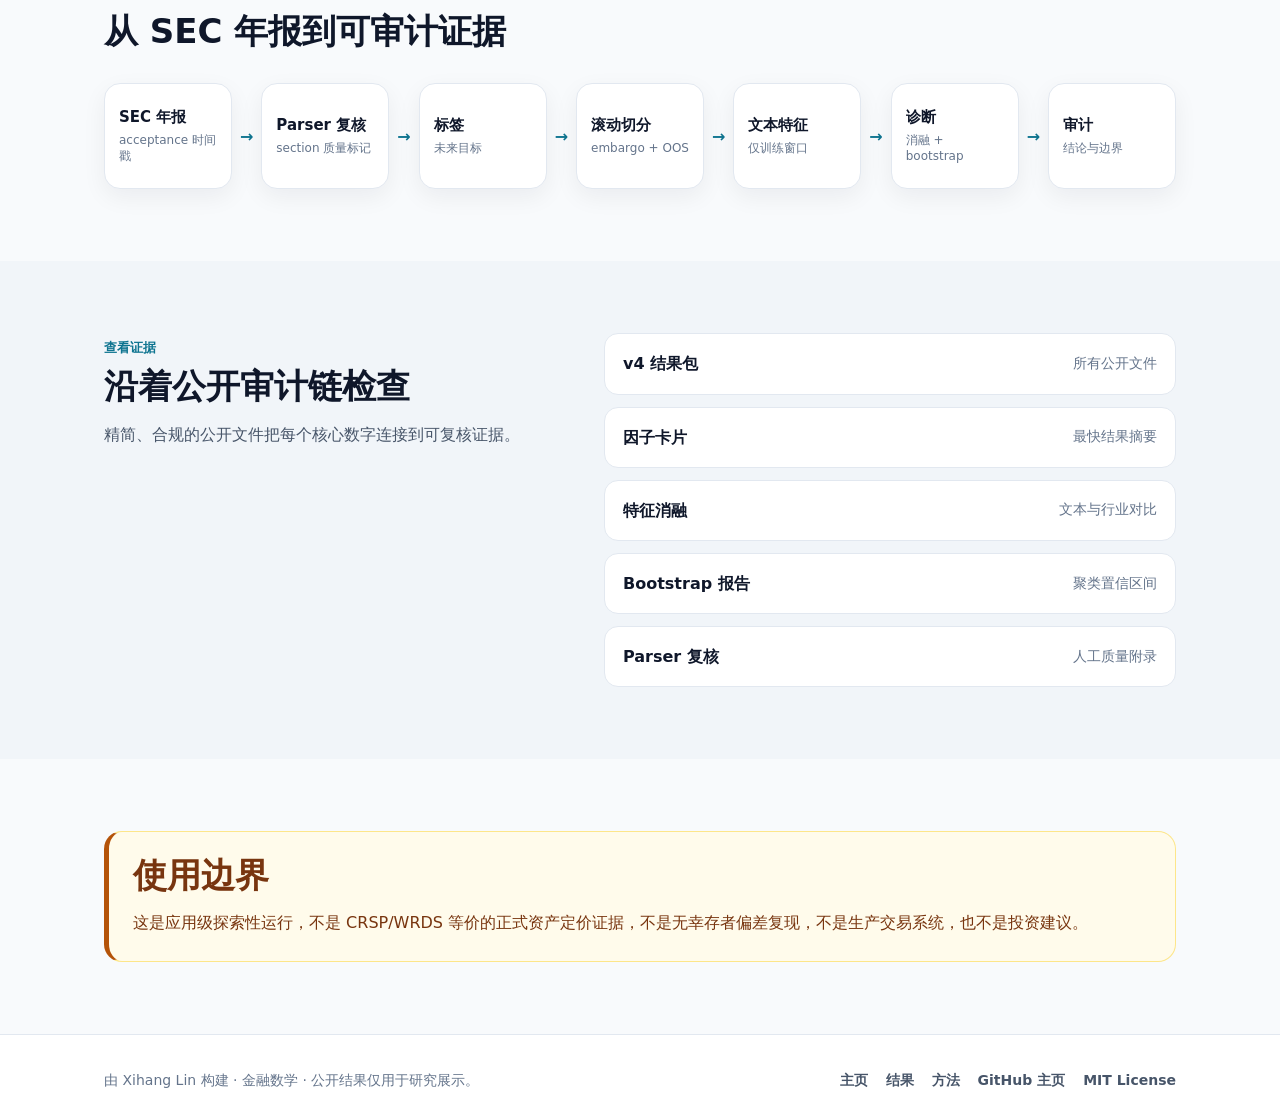
==== commit c12555ad: "Improve v4 research portfolio website" ====
--- a/website/index.zh-CN.html
+++ b/website/index.zh-CN.html
@@ -4,23 +4,44 @@
     <meta charset="utf-8">
     <meta name="viewport" content="width=device-width, initial-scale=1">
     <title>Financial 10-K Text Agent</title>
-    <meta
-      name="description"
-      content="用于检验 SEC 10-K 披露文本能否排序未来实现波动率的可审计金融 NLP 流水线。"
-    >
+    <meta name="description" content="一个可审计的 SEC 10-K 金融文本研究流水线，用于检验未来波动率排序信号。">
+    <meta name="author" content="Xihang Lin">
+    <link rel="canonical" href="https://www.filingfactor.tech/index.zh-CN.html">
+    <link rel="alternate" hreflang="en" href="https://www.filingfactor.tech/index.html">
+    <link rel="alternate" hreflang="zh-CN" href="https://www.filingfactor.tech/index.zh-CN.html">
+    <link rel="alternate" hreflang="x-default" href="https://www.filingfactor.tech/">
+    <meta property="og:type" content="website">
+    <meta property="og:title" content="Financial 10-K Text Agent">
+    <meta property="og:description" content="一个可审计的 SEC 10-K 金融文本研究流水线，用于检验未来波动率排序信号。">
+    <meta property="og:url" content="https://www.filingfactor.tech/index.zh-CN.html">
+    <meta property="og:image" content="https://www.filingfactor.tech/assets/og-card.png">
+    <meta name="twitter:card" content="summary_large_image">
+    <meta name="twitter:title" content="Financial 10-K Text Agent">
+    <meta name="twitter:description" content="一个可审计的 SEC 10-K 金融文本研究流水线，用于检验未来波动率排序信号。">
+    <meta name="twitter:image" content="https://www.filingfactor.tech/assets/og-card.png">
+    <link rel="icon" href="assets/favicon.svg" type="image/svg+xml">
     <link rel="stylesheet" href="assets/styles.css">
+    <script defer src="assets/site.js"></script>
+    <script type="application/ld+json">
+      {"@context":"https://schema.org","@type":"SoftwareSourceCode","name":"Financial 10-K Text Agent","author":{"@type":"Person","name":"Xihang Lin"},"codeRepository":"https://github.com/uiclxh/financial-10k-text-agent","license":"https://github.com/uiclxh/financial-10k-text-agent/blob/main/LICENSE","programmingLanguage":"Python"}
+    </script>
   </head>
   <body>
     <a class="skip-link" href="#main">跳到正文</a>
     <header class="site-header">
       <div class="container header-inner">
         <a class="brand" href="index.zh-CN.html">Financial 10-K Text Agent</a>
-        <nav class="nav-links" aria-label="主导航">
-          <div class="language-switch" aria-label="语言切换">
-            <a class="switch-option" href="index.html" lang="en">English</a>
-            <a class="switch-option is-active" href="index.zh-CN.html" lang="zh-CN">Chinese</a>
-          </div>
+        <nav class="primary-nav" aria-label="主导航">
+          <a href="index.zh-CN.html" aria-current="page">概览</a>
+          <a href="results.zh-CN.html">结果</a>
+          <a href="methods.zh-CN.html">方法与审计</a>
+          <a href="results.zh-CN.html#reproducibility">本地运行</a>
+          <a href="https://github.com/uiclxh/financial-10k-text-agent">GitHub ↗</a>
         </nav>
+        <div class="language-switch" aria-label="语言切换">
+          <a class="switch-option" href="index.html" lang="en">English</a>
+          <a class="switch-option is-active" href="index.zh-CN.html" lang="zh-CN">Chinese</a>
+        </div>
       </div>
     </header>
 
@@ -29,45 +50,36 @@
         <div class="container">
           <div class="hero-grid">
             <div class="hero-copy">
-              <span class="badge">应用级金融 NLP · v4 证据</span>
+              <span class="badge">应用型金融 NLP · v4 证据</span>
               <h1>Financial 10-K Text Agent</h1>
-              <p class="hero-hook">10-K 文本能够排序未来波动率，但尚未证明可交易 alpha。</p>
-              <p class="hero-subtitle">
-                一套可审计的研究流水线，用于检验 SEC 10-K 披露文本是否包含
-                对未来 20 个交易日实现波动率的样本外信息。
-              </p>
+              <p class="hero-hook">10-K 文本能够排序未来波动率，但并不证明可交易 alpha。</p>
+              <p class="hero-subtitle">一个可审计的 SEC 10-K 文本研究流水线，用于样本外波动率预测和实证研究审计。</p>
               <div class="hero-cta" aria-label="主要项目入口">
                 <a class="btn btn-primary" href="results.zh-CN.html">查看结果</a>
-                <a class="btn btn-secondary" href="methods.zh-CN.html">查看审计轨迹</a>
+                <a class="btn btn-secondary" href="methods.zh-CN.html">阅读方法</a>
                 <a class="btn btn-secondary" href="https://github.com/uiclxh/financial-10k-text-agent">打开 GitHub</a>
               </div>
             </div>
             <aside class="claim-boundary-card" aria-label="核心结论">
-              <p class="eyebrow">核心结论</p>
+              <p class="eyebrow">30 秒摘要</p>
               <h2>有预测证据，但不是交易结论</h2>
-              <p>
-                文本特征对未来波动率排序呈现探索性证据；收益预测较弱，
-                预注册组合检验也未建立可交易 alpha。
-              </p>
+              <p>v4 结果包检验 500 份 SEC 10-K 年报是否包含未来 20 日实现波动率排序信息。主预测结果为正；预注册组合检验不成立。</p>
               <strong>不是交易机器人，也不是 RAG 演示。</strong>
             </aside>
           </div>
           <div class="hero-kpi-grid" aria-label="v4 核心指标">
             <div class="proof-card"><strong>500</strong><span>SEC 10-K 年报</span></div>
             <div class="proof-card"><strong>8,133</strong><span>样本外预测</span></div>
-            <div class="proof-card"><strong>0.3668</strong><span>最佳波动率 Rank IC</span></div>
-            <div class="proof-card"><strong>0</strong><span>审计失败</span></div>
+            <div class="proof-card"><strong>0.2395</strong><span>预注册主结果 Rank IC</span></div>
+            <div class="proof-card"><strong>0 / 2</strong><span>审计失败 / 警告</span></div>
           </div>
+          <p class="metric-note">最佳探索性 Rank IC：<code>0.3668</code>，与预注册主结果分开报告。</p>
         </div>
       </section>
 
       <section class="section">
         <div class="container">
-          <div class="section-header">
-            <p class="eyebrow">当前版本</p>
-            <h2>50 家公司应用级结果包 v4</h2>
-            <p><code>50_company_public_fmp_alpha_2016_2025_v4</code></p>
-          </div>
+          <div class="section-header"><p class="eyebrow">当前版本</p><h2>50 家公司应用级结果包 v4</h2><p><code>50_company_public_fmp_alpha_2016_2025_v4</code></p></div>
           <div class="metric-grid compact">
             <div class="metric-card"><div class="metric-number">1,500</div><div class="metric-label">标签</div></div>
             <div class="metric-card"><div class="metric-number">520k+</div><div class="metric-label">特征记录</div></div>
@@ -79,151 +91,72 @@
 
       <section class="section muted">
         <div class="container">
-          <div class="section-header">
-            <p class="eyebrow">结果快照</p>
-            <h2>波动率排序证据</h2>
-            <p>最强观察结果属于探索性比较；预注册 Ridge 主结果保持正向。</p>
-          </div>
+          <div class="section-header"><p class="eyebrow">结果快照</p><h2>波动率排序证据</h2><p>最强观察结果属于探索性比较；预注册 Ridge 主结果仍为正。</p></div>
           <div class="home-result-layout">
-            <div class="model-chart-card">
-              <div class="rank-chart-row is-exploratory">
-                <div><strong>仅 TF-IDF/SVD</strong><span>探索性最佳</span></div>
-                <span class="rank-track"><span style="--bar-width: 100%"></span></span><code>0.3668</code>
-              </div>
-              <div class="rank-chart-row">
-                <div><strong>行业 + 文本</strong><span>增量诊断</span></div>
-                <span class="rank-track"><span style="--bar-width: 90%"></span></span><code>0.3296</code>
-              </div>
-              <div class="rank-chart-row">
-                <div><strong>行业均值</strong><span>经济基准</span></div>
-                <span class="rank-track"><span style="--bar-width: 80%"></span></span><code>0.2924</code>
-              </div>
-              <div class="rank-chart-row is-primary">
-                <div><strong>组合文本 Ridge</strong><span>预注册主结果</span></div>
-                <span class="rank-track"><span style="--bar-width: 65%"></span></span><code>0.2395</code>
-              </div>
+            <div class="model-chart-card" aria-label="Rank IC comparison chart">
+              <div class="rank-chart-row is-exploratory"><div><strong>仅 TF-IDF/SVD</strong><span>探索性最佳</span></div><span class="rank-track"><span style="--bar-width: 100%"></span></span><code>0.3668</code></div>
+              <div class="rank-chart-row"><div><strong>行业 + 文本</strong><span>增量诊断</span></div><span class="rank-track"><span style="--bar-width: 90%"></span></span><code>0.3296</code></div>
+              <div class="rank-chart-row"><div><strong>行业均值</strong><span>经济基准</span></div><span class="rank-track"><span style="--bar-width: 80%"></span></span><code>0.2924</code></div>
+              <div class="rank-chart-row is-primary"><div><strong>综合文本 Ridge</strong><span>预注册主结果</span></div><span class="rank-track"><span style="--bar-width: 65%"></span></span><code>0.2395</code></div>
             </div>
             <div class="claim-pair">
-              <article class="claim-card claim-positive">
-                <span>主预测</span>
-                <strong>Rank IC 0.2395</strong>
-                <p>原始 p 值 <code>0.00067</code>，支持正向探索性波动率排序证据。</p>
-              </article>
-              <article class="claim-card claim-negative">
-                <span>主组合</span>
-                <strong>Sharpe -0.8539</strong>
-                <p>原始 p 值 <code>0.1147</code>，未建立可交易 alpha。</p>
-              </article>
+              <article class="claim-card claim-positive"><span>主预测</span><strong>Rank IC 0.2395</strong><p>原始 p 值 <code>0.00067</code>. 支持探索性波动率排序证据。</p></article>
+              <article class="claim-card claim-negative"><span>主组合</span><strong>Sharpe -0.8539</strong><p>原始 p 值 <code>0.1147</code>. 尚未建立可交易 alpha。</p></article>
             </div>
-          </div>
-          <div class="table-wrap chart-fallback">
-            <table>
-              <thead><tr><th>特征集</th><th>角色</th><th>Rank IC</th></tr></thead>
-              <tbody>
-                <tr><td>仅 TF-IDF/SVD</td><td>探索性最佳</td><td class="numeric">0.3668</td></tr>
-                <tr><td>行业 + 文本</td><td>诊断</td><td class="numeric">0.3296</td></tr>
-                <tr><td>行业均值</td><td>基准</td><td class="numeric">0.2924</td></tr>
-                <tr><td>组合文本 Ridge</td><td>预注册主结果</td><td class="numeric">0.2395</td></tr>
-              </tbody>
-            </table>
           </div>
         </div>
       </section>
 
-      <section class="section">
+      <section class="section" id="contribution">
         <div class="container">
-          <div class="section-header">
-            <p class="eyebrow">项目价值</p>
-            <h2>不止于情绪分数和文档搜索</h2>
+          <div class="section-header"><p class="eyebrow">我的贡献</p><h2>我设计和实现了什么</h2><p>我从 SEC 年报抓取到样本外证据审计，搭建了完整研究流程。</p></div>
+          <div class="capability-card-grid contribution-cards">
+            <article class="capability-card"><strong>研究设计</strong><p>滚动训练 / 验证 / 测试切分、前瞻标签、预注册规格和 embargo 防泄漏控制。</p></article>
+            <article class="capability-card"><strong>金融 NLP 流水线</strong><p>年报 section 解析、Loughran-McDonald 词典特征、训练期内 TF-IDF/SVD 和模型清单。</p></article>
+            <article class="capability-card"><strong>评估与审计</strong><p>Rank IC、特征消融、行业中性诊断、cluster bootstrap、覆盖率检查和自动报告。</p></article>
           </div>
-          <div class="capability-card-grid">
-            <div class="capability-card"><strong>前瞻标签</strong><p>把年报文本与未来波动率、异常收益目标对齐。</p></div>
-            <div class="capability-card"><strong>滚动样本外设计</strong><p>按时间分离训练、验证和测试窗口。</p></div>
-            <div class="capability-card"><strong>仅训练期特征</strong><p>每个 split 的 TF-IDF/SVD 词表只在训练窗口拟合。</p></div>
-            <div class="capability-card"><strong>证据层级</strong><p>严格区分预注册主结论与探索性模型比较。</p></div>
-            <div class="capability-card"><strong>研究审计</strong><p>披露 parser 问题、bootstrap 不确定性、覆盖率和多重检验。</p></div>
-          </div>
+          <p class="tech-stack">Python · scikit-learn · XGBoost · SEC EDGAR · pytest · Ruff · GitHub Actions</p>
         </div>
       </section>
 
       <section class="section muted">
         <div class="container">
-          <div class="section-header">
-            <p class="eyebrow">证据阶梯</p>
-            <h2>哪些结论经受住了检查</h2>
-          </div>
-          <div class="evidence-ladder">
-            <article><span>1</span><div><strong>文本能够排序未来波动率</strong><p>仅 TF-IDF/SVD 的 Ridge 达到 Rank IC <code>0.3668</code>。</p></div></article>
-            <article><span>2</span><div><strong>行业结构不能解释全部信号</strong><p>TF-IDF/SVD 行业中性 Rank IC 为 <code>0.3416</code>，行业基准中性化后为零。</p></div></article>
-            <article><span>3</span><div><strong>Bootstrap 让结论保持克制</strong><p>事件日和 ticker-cluster 检验支持原始主 Rank IC 为正；split bootstrap 不确定。</p></div></article>
-            <article><span>4</span><div><strong>交易 alpha 尚未成立</strong><p>预注册月度组合收益为负且统计上不显著。</p></div></article>
+          <div class="section-header"><p class="eyebrow">为什么重要</p><h2>不只是情绪分数或文档检索</h2></div>
+          <div class="capability-card-grid">
+            <div class="capability-card"><strong>前瞻标签</strong><p>把年报文本连接到未来波动率和异常收益目标。</p></div>
+            <div class="capability-card"><strong>滚动样本外设计</strong><p>按时间区分训练、验证和测试窗口。</p></div>
+            <div class="capability-card"><strong>训练期特征</strong><p>每个 split 的 TF-IDF/SVD 词表只在训练窗口拟合。</p></div>
+            <div class="capability-card"><strong>证据层级</strong><p>把预注册主结论和探索性模型比较分开报告。</p></div>
+            <div class="capability-card"><strong>研究审计</strong><p>披露 parser 问题、bootstrap 不确定性、覆盖率和多重检验。</p></div>
           </div>
         </div>
       </section>
-
       <section class="section">
         <div class="container">
-          <div class="section-header">
-            <p class="eyebrow">流水线</p>
-            <h2>从 SEC 年报到可审计证据</h2>
-          </div>
-          <div class="pipeline-flow" aria-label="研究流水线">
-            <div class="pipeline-node"><strong>SEC 年报</strong><span>提交时间戳</span></div>
-            <div class="pipeline-arrow" aria-hidden="true">→</div>
-            <div class="pipeline-node"><strong>Parser 审查</strong><span>章节质量标记</span></div>
-            <div class="pipeline-arrow" aria-hidden="true">→</div>
-            <div class="pipeline-node"><strong>标签</strong><span>未来目标</span></div>
-            <div class="pipeline-arrow" aria-hidden="true">→</div>
-            <div class="pipeline-node"><strong>滚动切分</strong><span>embargo + OOS</span></div>
-            <div class="pipeline-arrow" aria-hidden="true">→</div>
-            <div class="pipeline-node"><strong>文本特征</strong><span>仅训练窗口</span></div>
-            <div class="pipeline-arrow" aria-hidden="true">→</div>
-            <div class="pipeline-node"><strong>诊断</strong><span>消融 + bootstrap</span></div>
-            <div class="pipeline-arrow" aria-hidden="true">→</div>
-            <div class="pipeline-node"><strong>审计</strong><span>结论 + 边界</span></div>
+          <div class="section-header"><p class="eyebrow">流程</p><h2>从 SEC 年报到可审计证据</h2></div>
+          <div class="pipeline-flow" aria-label="研究流程">
+            <div class="pipeline-node"><strong>SEC 年报</strong><span>acceptance 时间戳</span></div><div class="pipeline-arrow" aria-hidden="true">→</div><div class="pipeline-node"><strong>Parser 复核</strong><span>section 质量标记</span></div><div class="pipeline-arrow" aria-hidden="true">→</div><div class="pipeline-node"><strong>标签</strong><span>未来目标</span></div><div class="pipeline-arrow" aria-hidden="true">→</div><div class="pipeline-node"><strong>滚动切分</strong><span>embargo + OOS</span></div><div class="pipeline-arrow" aria-hidden="true">→</div><div class="pipeline-node"><strong>文本特征</strong><span>仅训练窗口</span></div><div class="pipeline-arrow" aria-hidden="true">→</div><div class="pipeline-node"><strong>诊断</strong><span>消融 + bootstrap</span></div><div class="pipeline-arrow" aria-hidden="true">→</div><div class="pipeline-node"><strong>审计</strong><span>结论与边界</span></div>
           </div>
         </div>
       </section>
-
       <section class="section muted">
         <div class="container split-section">
-          <div>
-            <p class="eyebrow">查看证据</p>
-            <h2>沿公开审计轨迹向下核验</h2>
-            <p>精简、合规的公开 artifacts 将每个核心数字连接到可复现证据文件。</p>
-          </div>
-          <div class="artifact-list">
-            <a class="artifact-card" href="https://github.com/uiclxh/financial-10k-text-agent/tree/main/docs/results/50_company_public_fmp_alpha_2016_2025_v4"><span>v4 结果包</span><span>全部公开 artifacts</span></a>
-            <a class="artifact-card" href="https://github.com/uiclxh/financial-10k-text-agent/blob/main/docs/results/50_company_public_fmp_alpha_2016_2025_v4/factor_card.md"><span>因子卡片</span><span>最快结果摘要</span></a>
-            <a class="artifact-card" href="https://github.com/uiclxh/financial-10k-text-agent/blob/main/docs/results/50_company_public_fmp_alpha_2016_2025_v4/feature_ablation_summary.json"><span>特征消融</span><span>文本与行业对照</span></a>
-            <a class="artifact-card" href="https://github.com/uiclxh/financial-10k-text-agent/blob/main/docs/results/50_company_public_fmp_alpha_2016_2025_v4/primary_rank_ic_bootstrap_report.json"><span>Bootstrap 报告</span><span>聚类置信区间</span></a>
-            <a class="artifact-card" href="https://github.com/uiclxh/financial-10k-text-agent/blob/main/docs/results/50_company_public_fmp_alpha_2016_2025_v4/parser_manual_review_appendix.md"><span>Parser 审查</span><span>人工质量附录</span></a>
-          </div>
+          <div><p class="eyebrow">查看证据</p><h2>沿着公开审计链检查</h2><p>精简、合规的公开文件把每个核心数字连接到可复核证据。</p></div>
+          <div class="artifact-list"><a class="artifact-card" aria-label="v4 结果包 - 所有公开文件" href="https://github.com/uiclxh/financial-10k-text-agent/tree/main/docs/results/50_company_public_fmp_alpha_2016_2025_v4"><span>v4 结果包</span><span>所有公开文件</span></a><a class="artifact-card" aria-label="因子卡片 - 最快结果摘要" href="https://github.com/uiclxh/financial-10k-text-agent/blob/main/docs/results/50_company_public_fmp_alpha_2016_2025_v4/factor_card.md"><span>因子卡片</span><span>最快结果摘要</span></a><a class="artifact-card" aria-label="特征消融 - 文本与行业对比" href="https://github.com/uiclxh/financial-10k-text-agent/blob/main/docs/results/50_company_public_fmp_alpha_2016_2025_v4/feature_ablation_summary.json"><span>特征消融</span><span>文本与行业对比</span></a><a class="artifact-card" aria-label="Bootstrap 报告 - 聚类置信区间" href="https://github.com/uiclxh/financial-10k-text-agent/blob/main/docs/results/50_company_public_fmp_alpha_2016_2025_v4/primary_rank_ic_bootstrap_report.json"><span>Bootstrap 报告</span><span>聚类置信区间</span></a><a class="artifact-card" aria-label="Parser 复核 - 人工质量附录" href="https://github.com/uiclxh/financial-10k-text-agent/blob/main/docs/results/50_company_public_fmp_alpha_2016_2025_v4/parser_manual_review_appendix.md"><span>Parser 复核</span><span>人工质量附录</span></a></div>
         </div>
       </section>
-
-      <section class="section">
-        <div class="container">
-          <div class="boundary-box">
-            <h2>使用边界</h2>
-            <p>
-              这是应用级探索性研究，不等同于 CRSP/WRDS 正式资产定价证据、
-              无幸存者偏差复制、生产交易系统、已证明的可交易 alpha 或投资建议。
-            </p>
-          </div>
-        </div>
-      </section>
+      <section class="section"><div class="container"><div class="boundary-box"><h2>使用边界</h2><p>这是应用级探索性运行，不是 CRSP/WRDS 等价的正式资产定价证据，不是无幸存者偏差复现，不是生产交易系统，也不是投资建议。</p></div></div></section>
     </main>
 
     <footer class="site-footer">
       <div class="container footer-inner">
-        <p>公开结果摘要仅用于研究展示。</p>
+        <p>由 Xihang Lin 构建 · 金融数学 · 公开结果仅用于研究展示。</p>
         <nav class="footer-links" aria-label="页脚导航">
-          <a href="https://github.com/uiclxh/financial-10k-text-agent">GitHub</a>
+          <a href="index.zh-CN.html">主页</a>
           <a href="results.zh-CN.html">结果</a>
           <a href="methods.zh-CN.html">方法</a>
-          <a href="results.zh-CN.html#reproducibility">本地运行</a>
-          <a href="https://github.com/uiclxh/financial-10k-text-agent/blob/main/LICENSE">MIT 许可</a>
+          <a href="https://github.com/uiclxh">GitHub 主页</a>
+          <a href="https://github.com/uiclxh/financial-10k-text-agent/blob/main/LICENSE">MIT License</a>
         </nav>
       </div>
     </footer>
--- a/website/assets/styles.css
+++ b/website/assets/styles.css
@@ -182,6 +182,26 @@
   text-decoration: none;
 }
 
+.primary-nav {
+  display: flex;
+  align-items: center;
+  gap: 22px;
+  margin-left: auto;
+}
+
+.primary-nav a {
+  color: var(--text-secondary);
+  font-size: 14px;
+  font-weight: 750;
+  text-decoration: none;
+  white-space: nowrap;
+}
+
+.primary-nav a:hover,
+.primary-nav a[aria-current="page"] {
+  color: var(--accent);
+}
+
 .nav-links,
 .footer-links {
   display: flex;
@@ -305,6 +325,12 @@
   margin-top: 34px;
 }
 
+.metric-note {
+  margin-top: 14px;
+  color: var(--text-muted);
+  font-size: 15px;
+}
+
 .hero-support {
   max-width: 720px;
   margin-top: 18px;
@@ -644,6 +670,30 @@
   margin-bottom: 32px;
 }
 
+.page-toc {
+  display: flex;
+  flex-wrap: wrap;
+  gap: 10px;
+  margin-top: 26px;
+}
+
+.page-toc a {
+  border: 1px solid var(--border);
+  border-radius: 999px;
+  background: var(--surface);
+  padding: 8px 12px;
+  color: var(--primary);
+  font-size: 13px;
+  font-weight: 750;
+  text-decoration: none;
+}
+
+.page-toc a:hover {
+  border-color: var(--accent);
+  background: var(--accent-soft);
+  color: var(--accent);
+}
+
 .section-note {
   max-width: 820px;
   margin-top: 18px;
@@ -960,6 +1010,10 @@
   gap: 16px;
 }
 
+.contribution-cards {
+  grid-template-columns: repeat(3, minmax(0, 1fr));
+}
+
 .capability-card {
   min-height: 150px;
   border: 1px solid var(--border);
@@ -980,6 +1034,18 @@
   margin-top: 12px;
   color: var(--text-muted);
   line-height: 1.6;
+}
+
+.tech-stack {
+  margin-top: 20px;
+  border: 1px solid var(--border);
+  border-radius: 999px;
+  background: var(--surface);
+  padding: 10px 14px;
+  color: var(--primary);
+  font-size: 14px;
+  font-weight: 750;
+  text-align: center;
 }
 
 .evidence-ladder {
@@ -1590,7 +1656,8 @@
   .metric-grid.compact,
   .hero-kpi-grid,
   .pipeline,
-  .method-flow {
+  .method-flow,
+  .contribution-cards {
     grid-template-columns: repeat(2, minmax(0, 1fr));
   }
 
@@ -1605,6 +1672,20 @@
 
   .flow-arrow {
     display: none;
+  }
+}
+
+@media (max-width: 860px) {
+  .header-inner {
+    flex-wrap: wrap;
+  }
+
+  .primary-nav {
+    order: 3;
+    width: 100%;
+    gap: 18px;
+    overflow-x: auto;
+    padding-bottom: 4px;
   }
 }
 
@@ -1642,6 +1723,7 @@
   .contribution-grid,
   .artifact-grid,
   .capability-card-grid,
+  .contribution-cards,
   .claim-pair,
   .policy-grid,
   .result-grid {
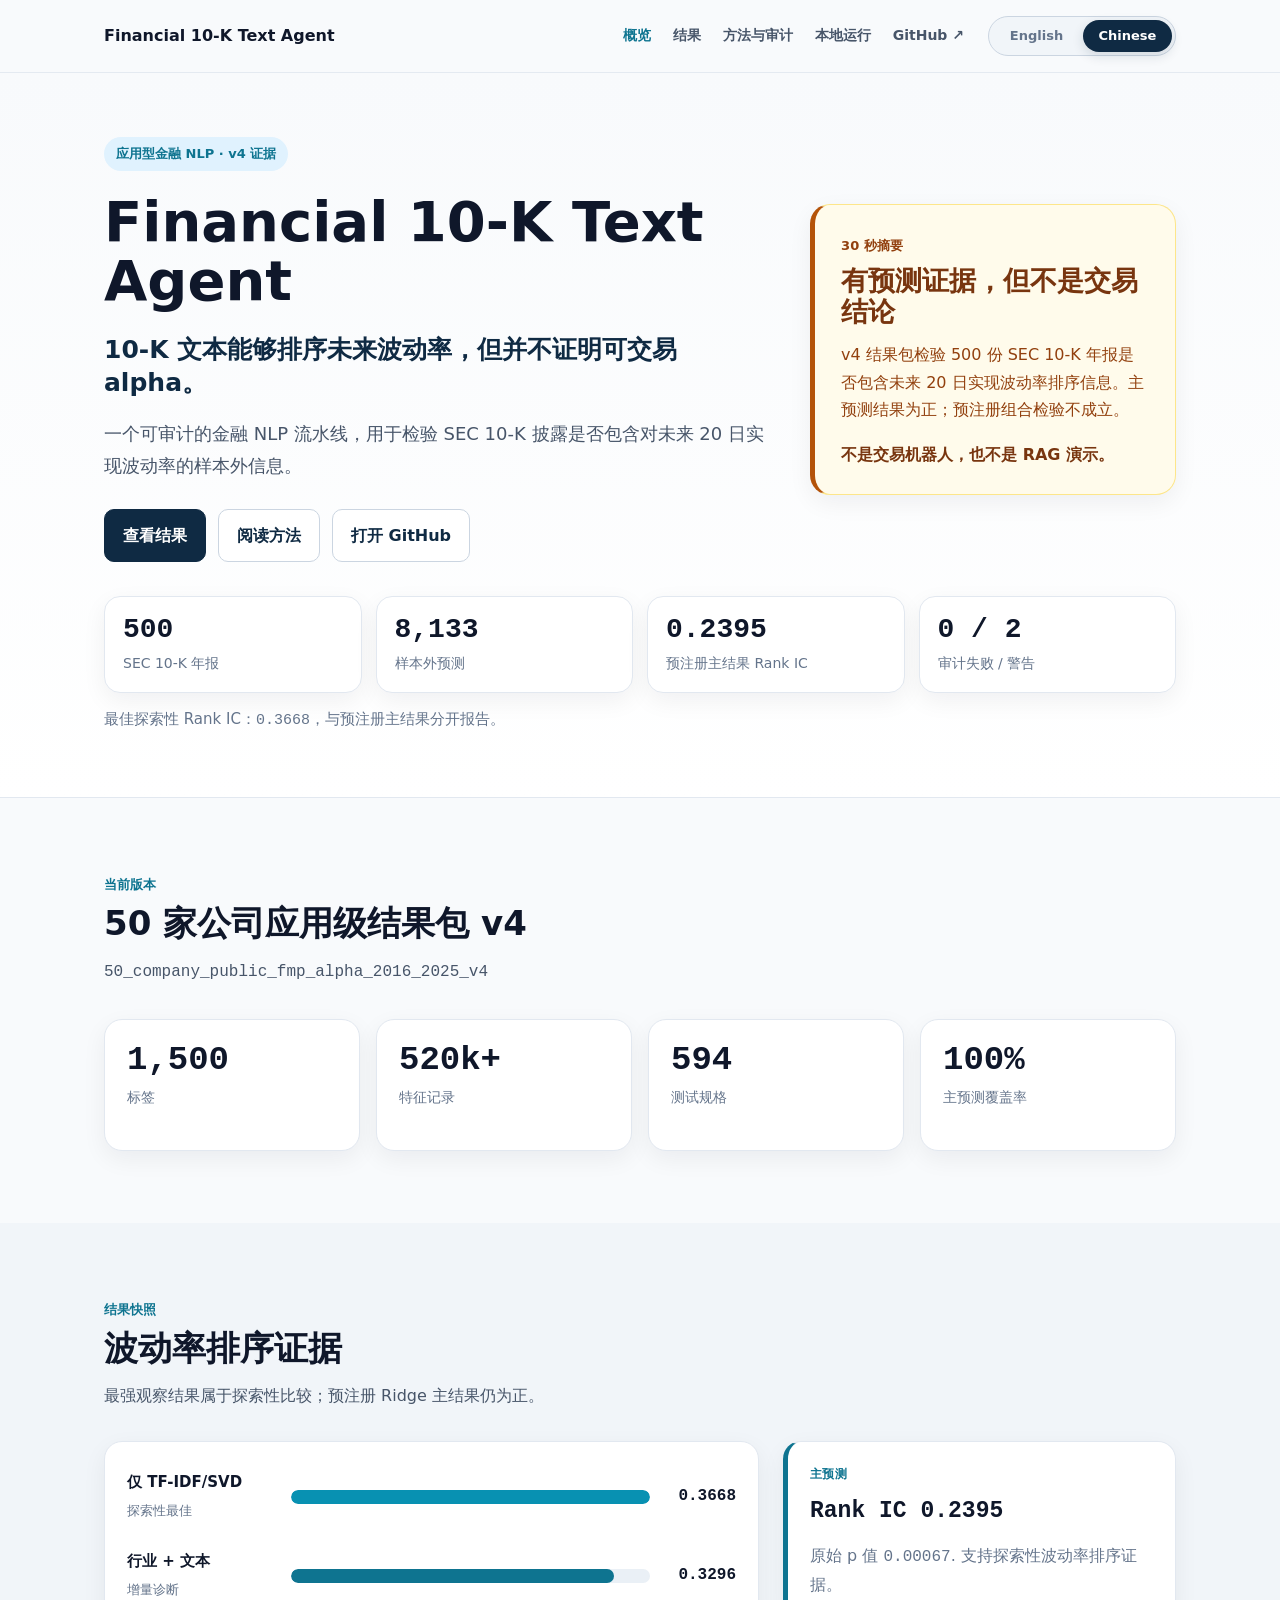
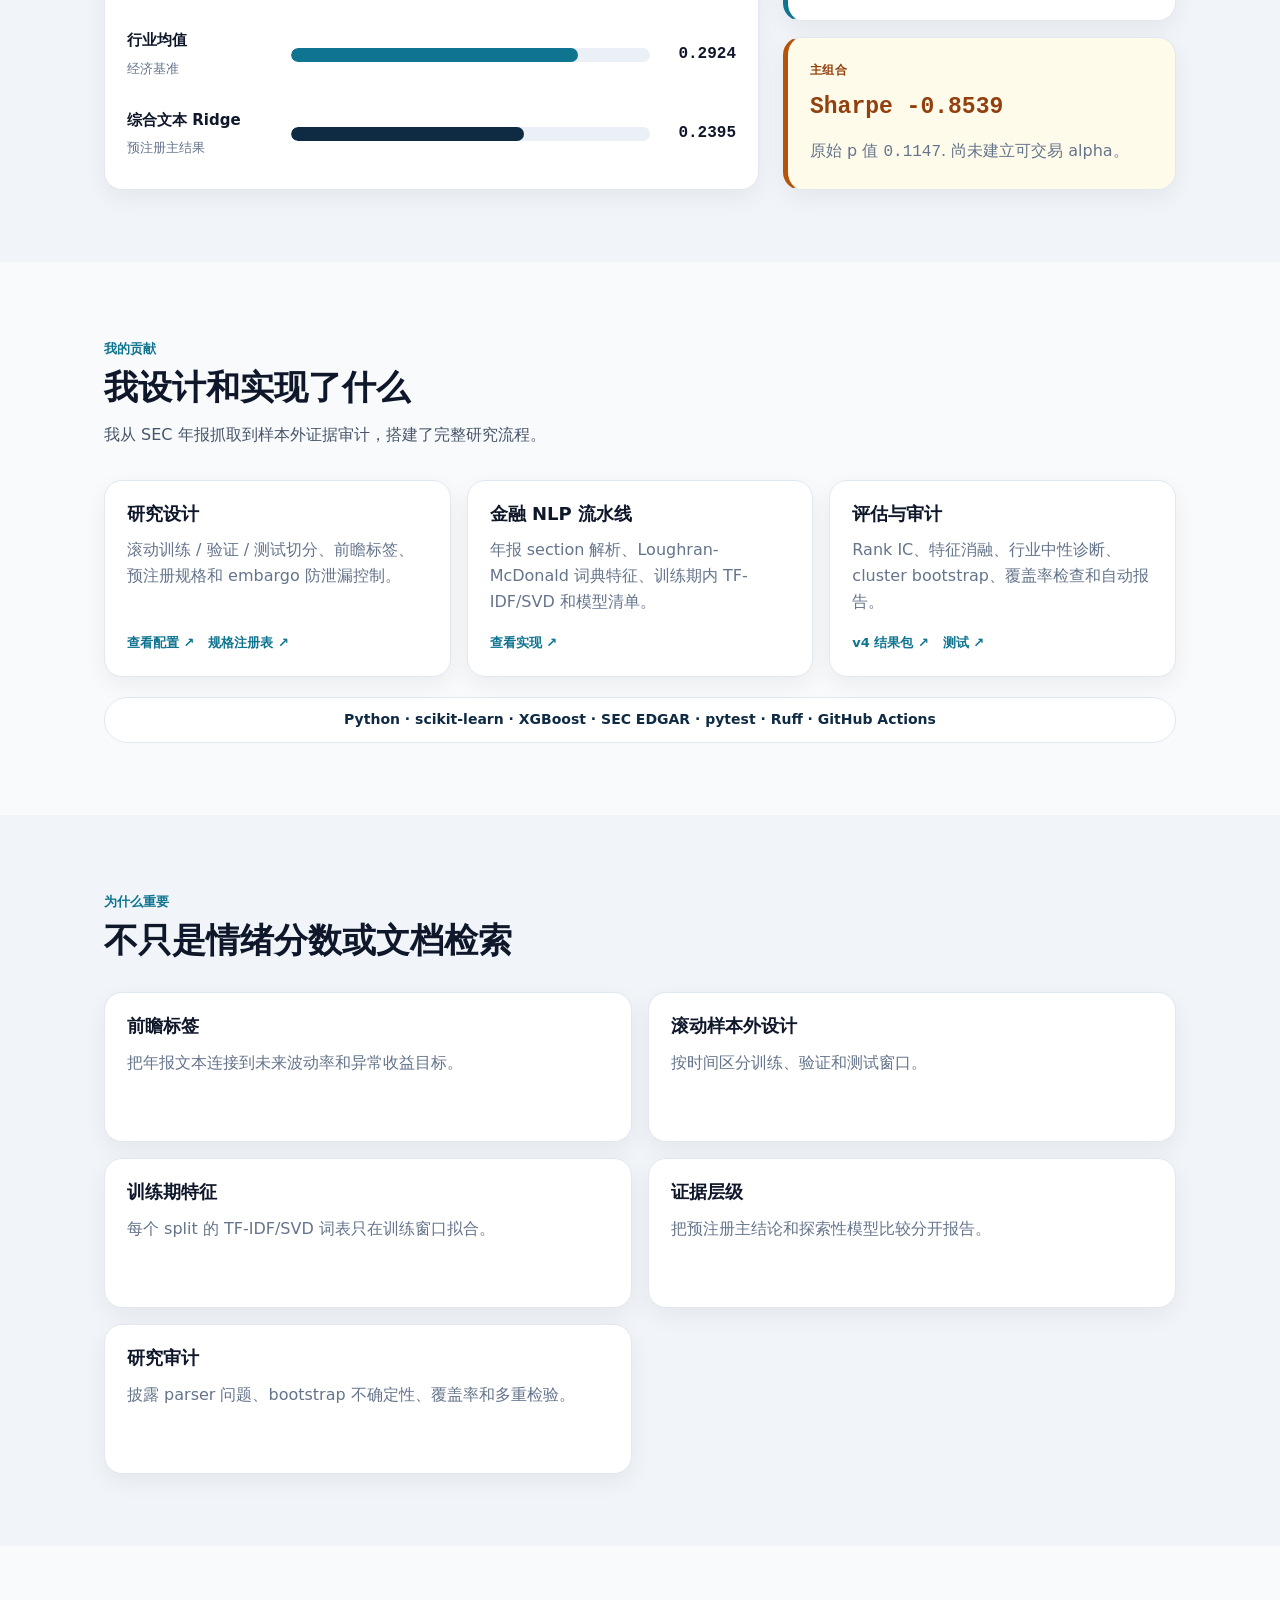
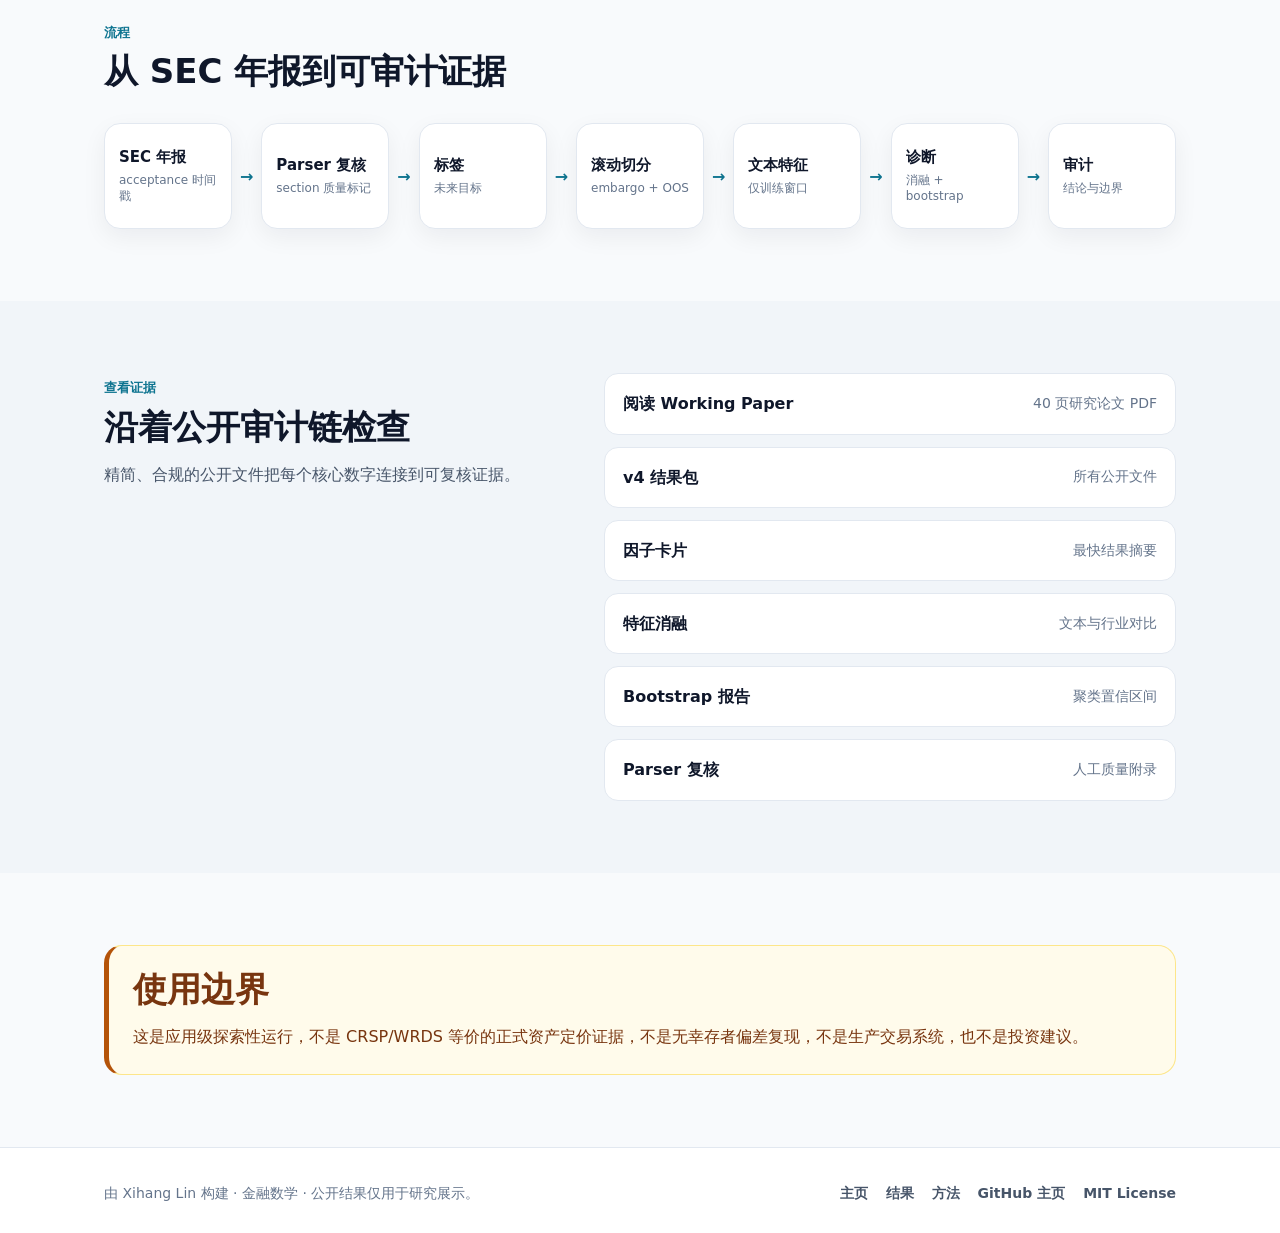
==== commit 17632f2e: "Publish working paper and evidence links" ====
--- a/website/index.zh-CN.html
+++ b/website/index.zh-CN.html
@@ -53,7 +53,7 @@
               <span class="badge">应用型金融 NLP · v4 证据</span>
               <h1>Financial 10-K Text Agent</h1>
               <p class="hero-hook">10-K 文本能够排序未来波动率，但并不证明可交易 alpha。</p>
-              <p class="hero-subtitle">一个可审计的 SEC 10-K 文本研究流水线，用于样本外波动率预测和实证研究审计。</p>
+              <p class="hero-subtitle">一个可审计的金融 NLP 流水线，用于检验 SEC 10-K 披露是否包含对未来 20 日实现波动率的样本外信息。</p>
               <div class="hero-cta" aria-label="主要项目入口">
                 <a class="btn btn-primary" href="results.zh-CN.html">查看结果</a>
                 <a class="btn btn-secondary" href="methods.zh-CN.html">阅读方法</a>
@@ -111,9 +111,9 @@
         <div class="container">
           <div class="section-header"><p class="eyebrow">我的贡献</p><h2>我设计和实现了什么</h2><p>我从 SEC 年报抓取到样本外证据审计，搭建了完整研究流程。</p></div>
           <div class="capability-card-grid contribution-cards">
-            <article class="capability-card"><strong>研究设计</strong><p>滚动训练 / 验证 / 测试切分、前瞻标签、预注册规格和 embargo 防泄漏控制。</p></article>
-            <article class="capability-card"><strong>金融 NLP 流水线</strong><p>年报 section 解析、Loughran-McDonald 词典特征、训练期内 TF-IDF/SVD 和模型清单。</p></article>
-            <article class="capability-card"><strong>评估与审计</strong><p>Rank IC、特征消融、行业中性诊断、cluster bootstrap、覆盖率检查和自动报告。</p></article>
+            <article class="capability-card"><strong>研究设计</strong><p>滚动训练 / 验证 / 测试切分、前瞻标签、预注册规格和 embargo 防泄漏控制。</p><div class="evidence-links"><a class="evidence-link" href="https://github.com/uiclxh/financial-10k-text-agent/blob/main/configs/text_factor_lab/50_company_public_fmp_alpha_v4.yaml">查看配置 ↗</a><a class="evidence-link" href="https://github.com/uiclxh/financial-10k-text-agent/blob/main/docs/results/50_company_public_fmp_alpha_2016_2025_v4/specification_registry.json">规格注册表 ↗</a></div></article>
+            <article class="capability-card"><strong>金融 NLP 流水线</strong><p>年报 section 解析、Loughran-McDonald 词典特征、训练期内 TF-IDF/SVD 和模型清单。</p><div class="evidence-links"><a class="evidence-link" href="https://github.com/uiclxh/financial-10k-text-agent/tree/main/src/text_factor_lab">查看实现 ↗</a></div></article>
+            <article class="capability-card"><strong>评估与审计</strong><p>Rank IC、特征消融、行业中性诊断、cluster bootstrap、覆盖率检查和自动报告。</p><div class="evidence-links"><a class="evidence-link" href="https://github.com/uiclxh/financial-10k-text-agent/tree/main/docs/results/50_company_public_fmp_alpha_2016_2025_v4">v4 结果包 ↗</a><a class="evidence-link" href="https://github.com/uiclxh/financial-10k-text-agent/tree/main/tests">测试 ↗</a></div></article>
           </div>
           <p class="tech-stack">Python · scikit-learn · XGBoost · SEC EDGAR · pytest · Ruff · GitHub Actions</p>
         </div>
@@ -142,7 +142,7 @@
       <section class="section muted">
         <div class="container split-section">
           <div><p class="eyebrow">查看证据</p><h2>沿着公开审计链检查</h2><p>精简、合规的公开文件把每个核心数字连接到可复核证据。</p></div>
-          <div class="artifact-list"><a class="artifact-card" aria-label="v4 结果包 - 所有公开文件" href="https://github.com/uiclxh/financial-10k-text-agent/tree/main/docs/results/50_company_public_fmp_alpha_2016_2025_v4"><span>v4 结果包</span><span>所有公开文件</span></a><a class="artifact-card" aria-label="因子卡片 - 最快结果摘要" href="https://github.com/uiclxh/financial-10k-text-agent/blob/main/docs/results/50_company_public_fmp_alpha_2016_2025_v4/factor_card.md"><span>因子卡片</span><span>最快结果摘要</span></a><a class="artifact-card" aria-label="特征消融 - 文本与行业对比" href="https://github.com/uiclxh/financial-10k-text-agent/blob/main/docs/results/50_company_public_fmp_alpha_2016_2025_v4/feature_ablation_summary.json"><span>特征消融</span><span>文本与行业对比</span></a><a class="artifact-card" aria-label="Bootstrap 报告 - 聚类置信区间" href="https://github.com/uiclxh/financial-10k-text-agent/blob/main/docs/results/50_company_public_fmp_alpha_2016_2025_v4/primary_rank_ic_bootstrap_report.json"><span>Bootstrap 报告</span><span>聚类置信区间</span></a><a class="artifact-card" aria-label="Parser 复核 - 人工质量附录" href="https://github.com/uiclxh/financial-10k-text-agent/blob/main/docs/results/50_company_public_fmp_alpha_2016_2025_v4/parser_manual_review_appendix.md"><span>Parser 复核</span><span>人工质量附录</span></a></div>
+          <div class="artifact-list"><a class="artifact-card" aria-label="阅读 Working Paper - 40 页研究论文 PDF" href="https://github.com/uiclxh/financial-10k-text-agent/blob/main/docs/working_paper/auditing_predictive_information_in_sec_10k_text.pdf"><span>阅读 Working Paper</span><span>40 页研究论文 PDF</span></a><a class="artifact-card" aria-label="v4 结果包 - 所有公开文件" href="https://github.com/uiclxh/financial-10k-text-agent/tree/main/docs/results/50_company_public_fmp_alpha_2016_2025_v4"><span>v4 结果包</span><span>所有公开文件</span></a><a class="artifact-card" aria-label="因子卡片 - 最快结果摘要" href="https://github.com/uiclxh/financial-10k-text-agent/blob/main/docs/results/50_company_public_fmp_alpha_2016_2025_v4/factor_card.md"><span>因子卡片</span><span>最快结果摘要</span></a><a class="artifact-card" aria-label="特征消融 - 文本与行业对比" href="https://github.com/uiclxh/financial-10k-text-agent/blob/main/docs/results/50_company_public_fmp_alpha_2016_2025_v4/feature_ablation_summary.json"><span>特征消融</span><span>文本与行业对比</span></a><a class="artifact-card" aria-label="Bootstrap 报告 - 聚类置信区间" href="https://github.com/uiclxh/financial-10k-text-agent/blob/main/docs/results/50_company_public_fmp_alpha_2016_2025_v4/primary_rank_ic_bootstrap_report.json"><span>Bootstrap 报告</span><span>聚类置信区间</span></a><a class="artifact-card" aria-label="Parser 复核 - 人工质量附录" href="https://github.com/uiclxh/financial-10k-text-agent/blob/main/docs/results/50_company_public_fmp_alpha_2016_2025_v4/parser_manual_review_appendix.md"><span>Parser 复核</span><span>人工质量附录</span></a></div>
         </div>
       </section>
       <section class="section"><div class="container"><div class="boundary-box"><h2>使用边界</h2><p>这是应用级探索性运行，不是 CRSP/WRDS 等价的正式资产定价证据，不是无幸存者偏差复现，不是生产交易系统，也不是投资建议。</p></div></div></section>
--- a/website/assets/styles.css
+++ b/website/assets/styles.css
@@ -1014,6 +1014,11 @@
   grid-template-columns: repeat(3, minmax(0, 1fr));
 }
 
+.contribution-cards .capability-card {
+  display: flex;
+  flex-direction: column;
+}
+
 .capability-card {
   min-height: 150px;
   border: 1px solid var(--border);
@@ -1034,6 +1039,26 @@
   margin-top: 12px;
   color: var(--text-muted);
   line-height: 1.6;
+}
+
+.evidence-links {
+  display: flex;
+  flex-wrap: wrap;
+  gap: 8px 14px;
+  margin-top: auto;
+  padding-top: 18px;
+}
+
+.evidence-link {
+  color: var(--accent);
+  font-size: 13px;
+  font-weight: 800;
+  text-decoration: none;
+}
+
+.evidence-link:hover {
+  text-decoration: underline;
+  text-underline-offset: 3px;
 }
 
 .tech-stack {
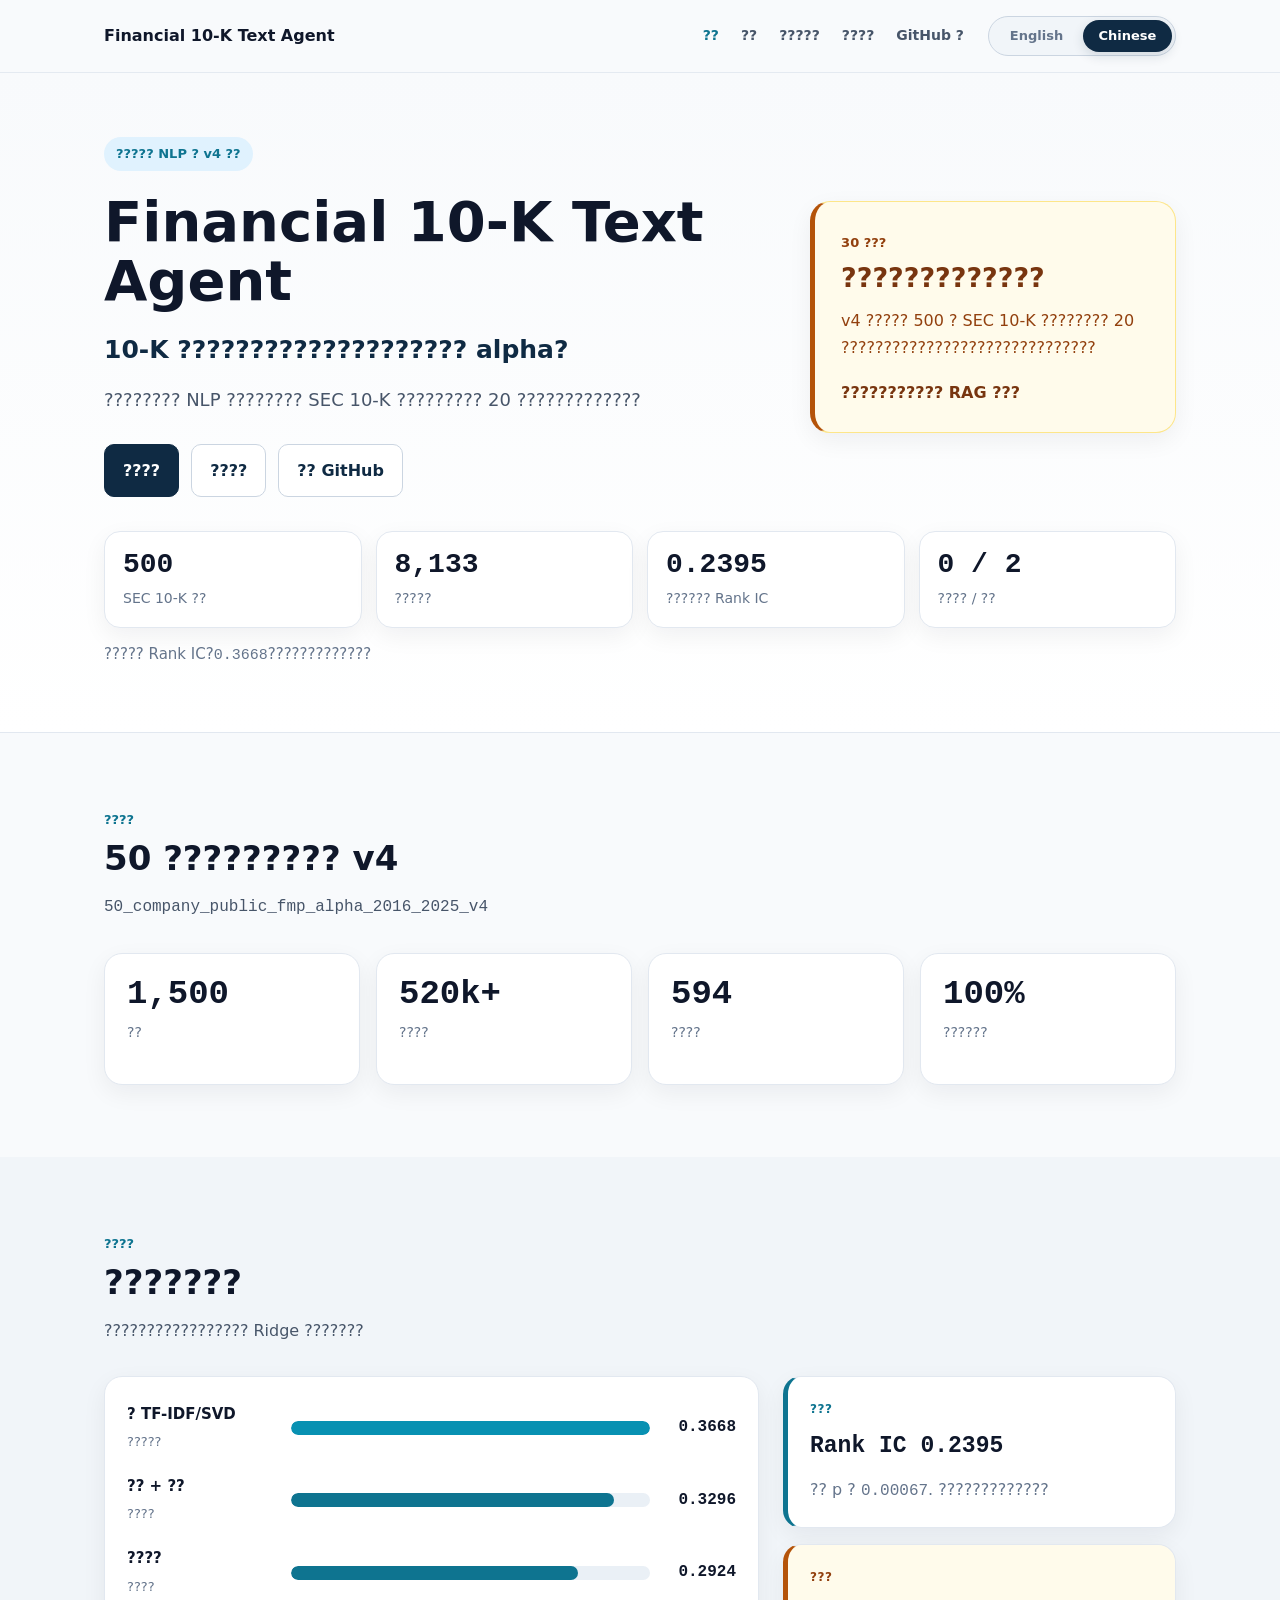
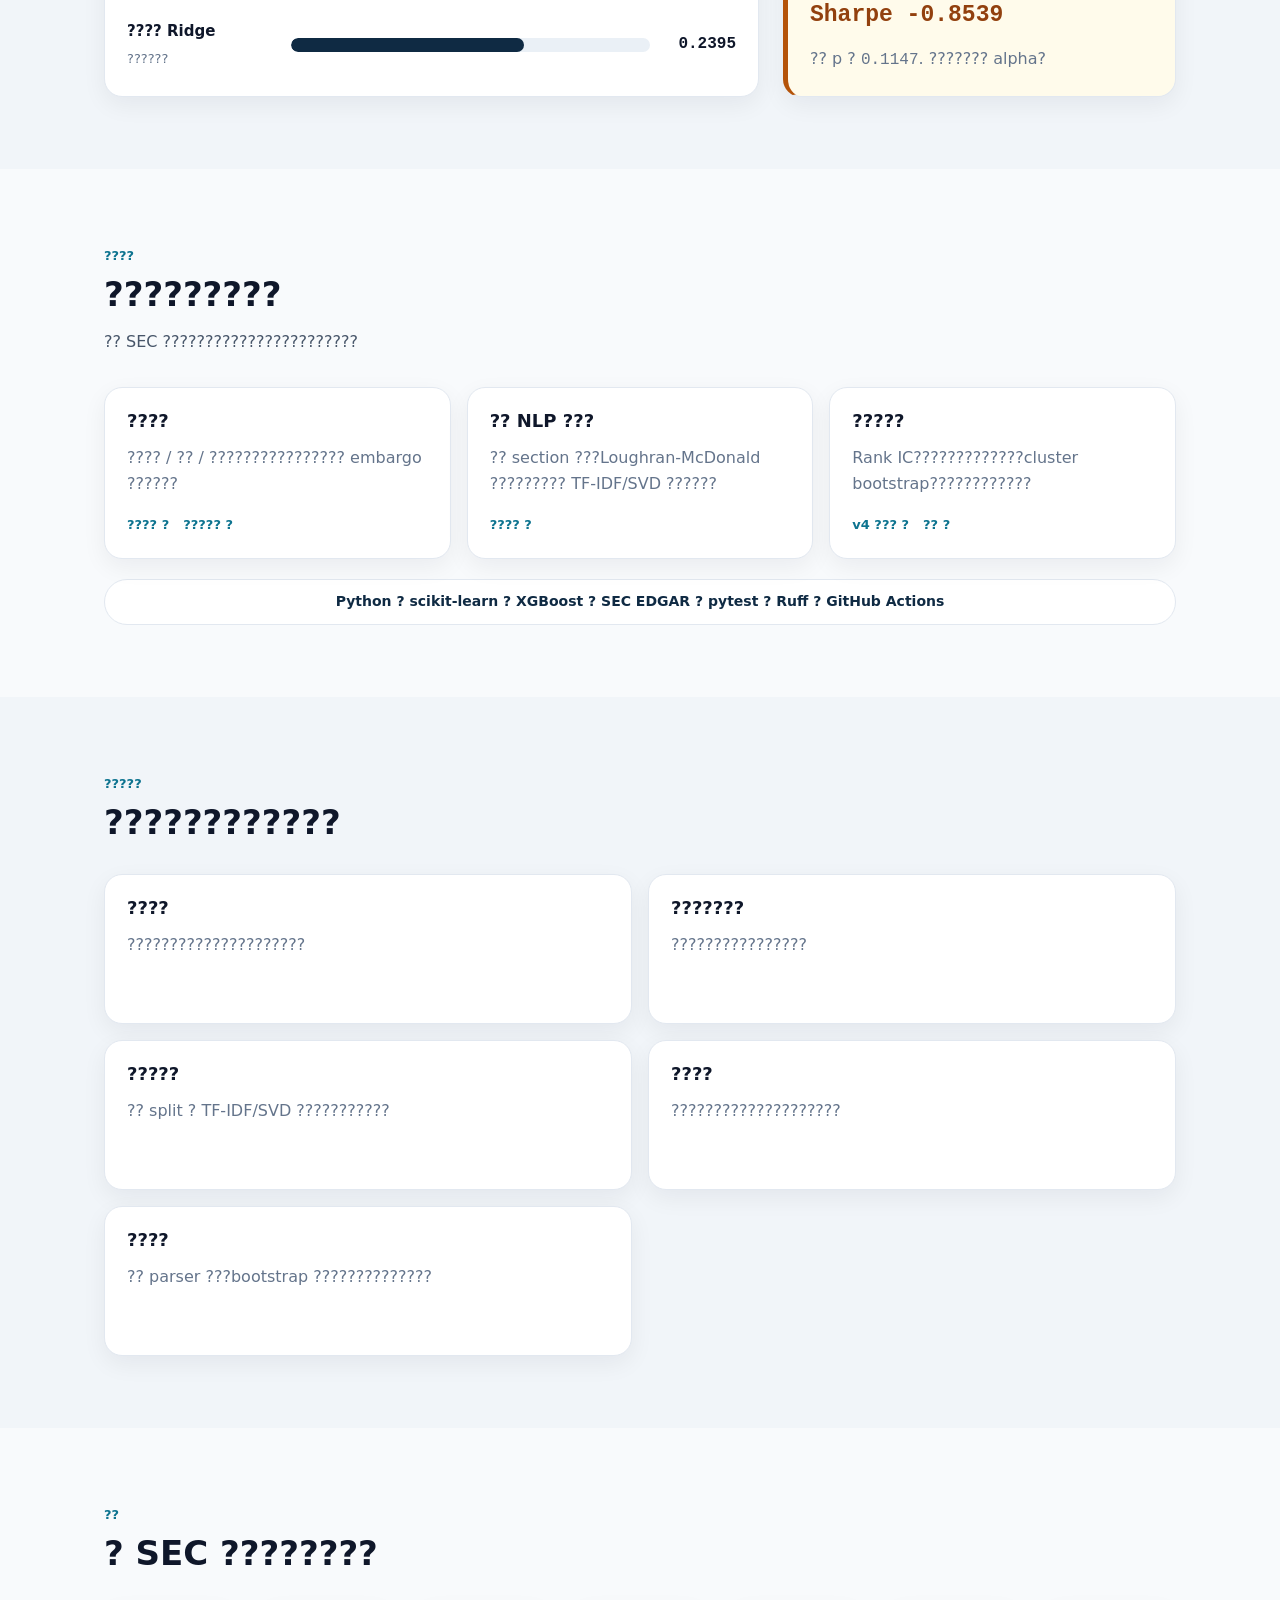
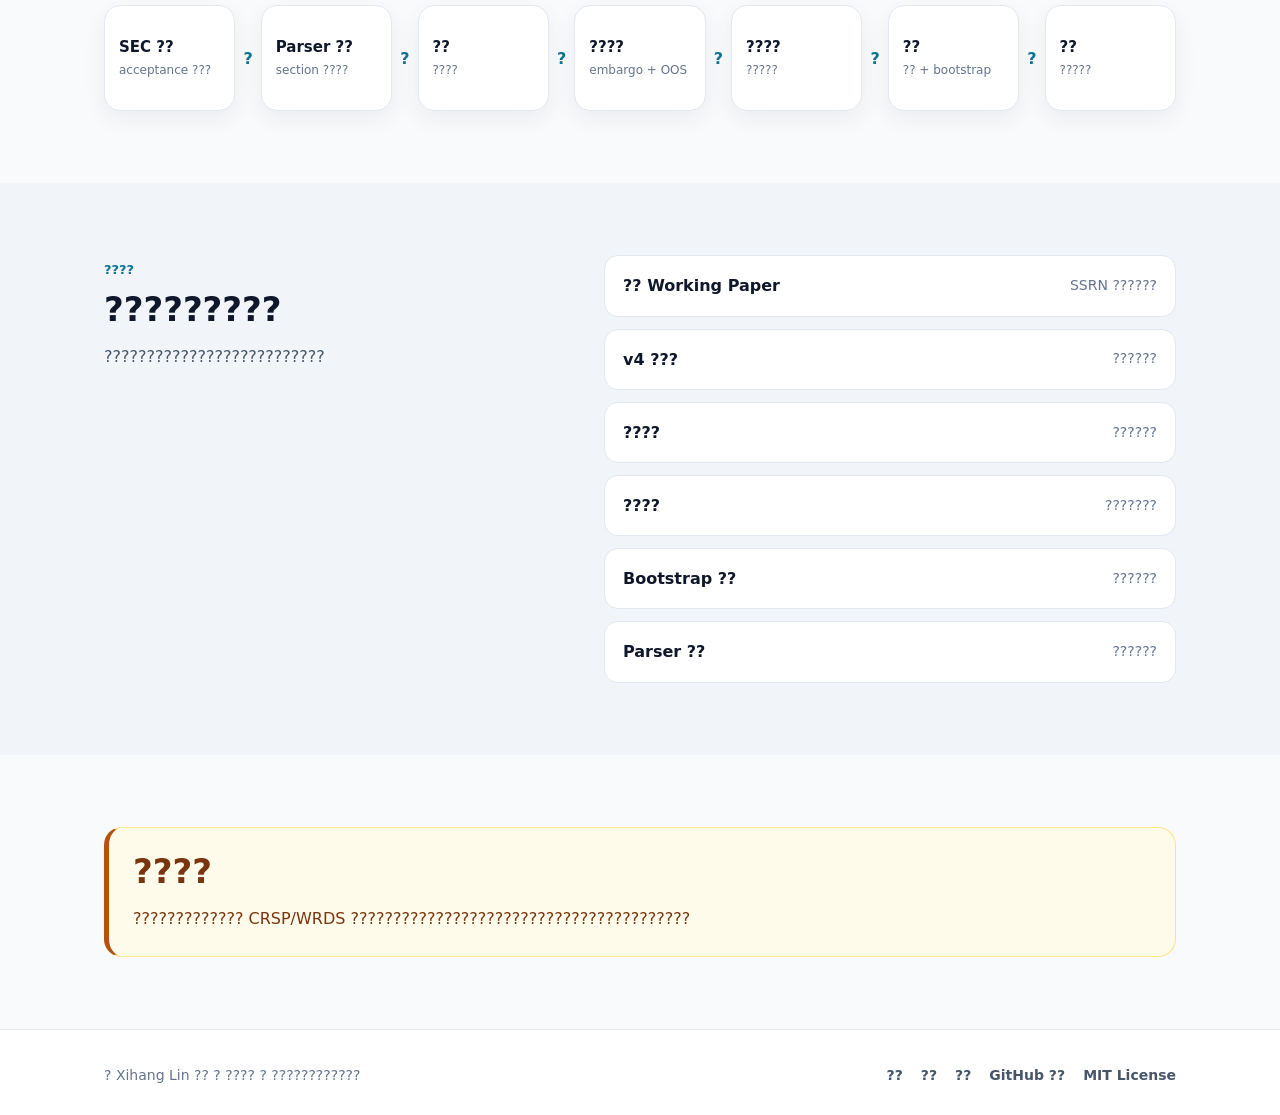
==== commit a3b65905: "Link website to SSRN working paper" ====
--- a/website/index.zh-CN.html
+++ b/website/index.zh-CN.html
@@ -4,7 +4,7 @@
     <meta charset="utf-8">
     <meta name="viewport" content="width=device-width, initial-scale=1">
     <title>Financial 10-K Text Agent</title>
-    <meta name="description" content="一个可审计的 SEC 10-K 金融文本研究流水线，用于检验未来波动率排序信号。">
+    <meta name="description" content="?????? SEC 10-K ????????????????????????">
     <meta name="author" content="Xihang Lin">
     <link rel="canonical" href="https://www.filingfactor.tech/index.zh-CN.html">
     <link rel="alternate" hreflang="en" href="https://www.filingfactor.tech/index.html">
@@ -12,12 +12,12 @@
     <link rel="alternate" hreflang="x-default" href="https://www.filingfactor.tech/">
     <meta property="og:type" content="website">
     <meta property="og:title" content="Financial 10-K Text Agent">
-    <meta property="og:description" content="一个可审计的 SEC 10-K 金融文本研究流水线，用于检验未来波动率排序信号。">
+    <meta property="og:description" content="?????? SEC 10-K ????????????????????????">
     <meta property="og:url" content="https://www.filingfactor.tech/index.zh-CN.html">
     <meta property="og:image" content="https://www.filingfactor.tech/assets/og-card.png">
     <meta name="twitter:card" content="summary_large_image">
     <meta name="twitter:title" content="Financial 10-K Text Agent">
-    <meta name="twitter:description" content="一个可审计的 SEC 10-K 金融文本研究流水线，用于检验未来波动率排序信号。">
+    <meta name="twitter:description" content="?????? SEC 10-K ????????????????????????">
     <meta name="twitter:image" content="https://www.filingfactor.tech/assets/og-card.png">
     <link rel="icon" href="assets/favicon.svg" type="image/svg+xml">
     <link rel="stylesheet" href="assets/styles.css">
@@ -27,18 +27,18 @@
     </script>
   </head>
   <body>
-    <a class="skip-link" href="#main">跳到正文</a>
+    <a class="skip-link" href="#main">????</a>
     <header class="site-header">
       <div class="container header-inner">
         <a class="brand" href="index.zh-CN.html">Financial 10-K Text Agent</a>
-        <nav class="primary-nav" aria-label="主导航">
-          <a href="index.zh-CN.html" aria-current="page">概览</a>
-          <a href="results.zh-CN.html">结果</a>
-          <a href="methods.zh-CN.html">方法与审计</a>
-          <a href="results.zh-CN.html#reproducibility">本地运行</a>
-          <a href="https://github.com/uiclxh/financial-10k-text-agent">GitHub ↗</a>
+        <nav class="primary-nav" aria-label="???">
+          <a href="index.zh-CN.html" aria-current="page">??</a>
+          <a href="results.zh-CN.html">??</a>
+          <a href="methods.zh-CN.html">?????</a>
+          <a href="results.zh-CN.html#reproducibility">????</a>
+          <a href="https://github.com/uiclxh/financial-10k-text-agent">GitHub ?</a>
         </nav>
-        <div class="language-switch" aria-label="语言切换">
+        <div class="language-switch" aria-label="????">
           <a class="switch-option" href="index.html" lang="en">English</a>
           <a class="switch-option is-active" href="index.zh-CN.html" lang="zh-CN">Chinese</a>
         </div>
@@ -50,58 +50,58 @@
         <div class="container">
           <div class="hero-grid">
             <div class="hero-copy">
-              <span class="badge">应用型金融 NLP · v4 证据</span>
+              <span class="badge">????? NLP ? v4 ??</span>
               <h1>Financial 10-K Text Agent</h1>
-              <p class="hero-hook">10-K 文本能够排序未来波动率，但并不证明可交易 alpha。</p>
-              <p class="hero-subtitle">一个可审计的金融 NLP 流水线，用于检验 SEC 10-K 披露是否包含对未来 20 日实现波动率的样本外信息。</p>
-              <div class="hero-cta" aria-label="主要项目入口">
-                <a class="btn btn-primary" href="results.zh-CN.html">查看结果</a>
-                <a class="btn btn-secondary" href="methods.zh-CN.html">阅读方法</a>
-                <a class="btn btn-secondary" href="https://github.com/uiclxh/financial-10k-text-agent">打开 GitHub</a>
+              <p class="hero-hook">10-K ???????????????????? alpha?</p>
+              <p class="hero-subtitle">???????? NLP ???????? SEC 10-K ????????? 20 ?????????????</p>
+              <div class="hero-cta" aria-label="??????">
+                <a class="btn btn-primary" href="results.zh-CN.html">????</a>
+                <a class="btn btn-secondary" href="methods.zh-CN.html">????</a>
+                <a class="btn btn-secondary" href="https://github.com/uiclxh/financial-10k-text-agent">?? GitHub</a>
               </div>
             </div>
-            <aside class="claim-boundary-card" aria-label="核心结论">
-              <p class="eyebrow">30 秒摘要</p>
-              <h2>有预测证据，但不是交易结论</h2>
-              <p>v4 结果包检验 500 份 SEC 10-K 年报是否包含未来 20 日实现波动率排序信息。主预测结果为正；预注册组合检验不成立。</p>
-              <strong>不是交易机器人，也不是 RAG 演示。</strong>
+            <aside class="claim-boundary-card" aria-label="????">
+              <p class="eyebrow">30 ???</p>
+              <h2>?????????????</h2>
+              <p>v4 ????? 500 ? SEC 10-K ???????? 20 ??????????????????????????????</p>
+              <strong>??????????? RAG ???</strong>
             </aside>
           </div>
-          <div class="hero-kpi-grid" aria-label="v4 核心指标">
-            <div class="proof-card"><strong>500</strong><span>SEC 10-K 年报</span></div>
-            <div class="proof-card"><strong>8,133</strong><span>样本外预测</span></div>
-            <div class="proof-card"><strong>0.2395</strong><span>预注册主结果 Rank IC</span></div>
-            <div class="proof-card"><strong>0 / 2</strong><span>审计失败 / 警告</span></div>
+          <div class="hero-kpi-grid" aria-label="v4 ????">
+            <div class="proof-card"><strong>500</strong><span>SEC 10-K ??</span></div>
+            <div class="proof-card"><strong>8,133</strong><span>?????</span></div>
+            <div class="proof-card"><strong>0.2395</strong><span>?????? Rank IC</span></div>
+            <div class="proof-card"><strong>0 / 2</strong><span>???? / ??</span></div>
           </div>
-          <p class="metric-note">最佳探索性 Rank IC：<code>0.3668</code>，与预注册主结果分开报告。</p>
+          <p class="metric-note">????? Rank IC?<code>0.3668</code>?????????????</p>
         </div>
       </section>
 
       <section class="section">
         <div class="container">
-          <div class="section-header"><p class="eyebrow">当前版本</p><h2>50 家公司应用级结果包 v4</h2><p><code>50_company_public_fmp_alpha_2016_2025_v4</code></p></div>
+          <div class="section-header"><p class="eyebrow">????</p><h2>50 ????????? v4</h2><p><code>50_company_public_fmp_alpha_2016_2025_v4</code></p></div>
           <div class="metric-grid compact">
-            <div class="metric-card"><div class="metric-number">1,500</div><div class="metric-label">标签</div></div>
-            <div class="metric-card"><div class="metric-number">520k+</div><div class="metric-label">特征记录</div></div>
-            <div class="metric-card"><div class="metric-number">594</div><div class="metric-label">测试规格</div></div>
-            <div class="metric-card"><div class="metric-number">100%</div><div class="metric-label">主预测覆盖率</div></div>
+            <div class="metric-card"><div class="metric-number">1,500</div><div class="metric-label">??</div></div>
+            <div class="metric-card"><div class="metric-number">520k+</div><div class="metric-label">????</div></div>
+            <div class="metric-card"><div class="metric-number">594</div><div class="metric-label">????</div></div>
+            <div class="metric-card"><div class="metric-number">100%</div><div class="metric-label">??????</div></div>
           </div>
         </div>
       </section>
 
       <section class="section muted">
         <div class="container">
-          <div class="section-header"><p class="eyebrow">结果快照</p><h2>波动率排序证据</h2><p>最强观察结果属于探索性比较；预注册 Ridge 主结果仍为正。</p></div>
+          <div class="section-header"><p class="eyebrow">????</p><h2>???????</h2><p>????????????????? Ridge ???????</p></div>
           <div class="home-result-layout">
             <div class="model-chart-card" aria-label="Rank IC comparison chart">
-              <div class="rank-chart-row is-exploratory"><div><strong>仅 TF-IDF/SVD</strong><span>探索性最佳</span></div><span class="rank-track"><span style="--bar-width: 100%"></span></span><code>0.3668</code></div>
-              <div class="rank-chart-row"><div><strong>行业 + 文本</strong><span>增量诊断</span></div><span class="rank-track"><span style="--bar-width: 90%"></span></span><code>0.3296</code></div>
-              <div class="rank-chart-row"><div><strong>行业均值</strong><span>经济基准</span></div><span class="rank-track"><span style="--bar-width: 80%"></span></span><code>0.2924</code></div>
-              <div class="rank-chart-row is-primary"><div><strong>综合文本 Ridge</strong><span>预注册主结果</span></div><span class="rank-track"><span style="--bar-width: 65%"></span></span><code>0.2395</code></div>
+              <div class="rank-chart-row is-exploratory"><div><strong>? TF-IDF/SVD</strong><span>?????</span></div><span class="rank-track"><span style="--bar-width: 100%"></span></span><code>0.3668</code></div>
+              <div class="rank-chart-row"><div><strong>?? + ??</strong><span>????</span></div><span class="rank-track"><span style="--bar-width: 90%"></span></span><code>0.3296</code></div>
+              <div class="rank-chart-row"><div><strong>????</strong><span>????</span></div><span class="rank-track"><span style="--bar-width: 80%"></span></span><code>0.2924</code></div>
+              <div class="rank-chart-row is-primary"><div><strong>???? Ridge</strong><span>??????</span></div><span class="rank-track"><span style="--bar-width: 65%"></span></span><code>0.2395</code></div>
             </div>
             <div class="claim-pair">
-              <article class="claim-card claim-positive"><span>主预测</span><strong>Rank IC 0.2395</strong><p>原始 p 值 <code>0.00067</code>. 支持探索性波动率排序证据。</p></article>
-              <article class="claim-card claim-negative"><span>主组合</span><strong>Sharpe -0.8539</strong><p>原始 p 值 <code>0.1147</code>. 尚未建立可交易 alpha。</p></article>
+              <article class="claim-card claim-positive"><span>???</span><strong>Rank IC 0.2395</strong><p>?? p ? <code>0.00067</code>. ?????????????</p></article>
+              <article class="claim-card claim-negative"><span>???</span><strong>Sharpe -0.8539</strong><p>?? p ? <code>0.1147</code>. ??????? alpha?</p></article>
             </div>
           </div>
         </div>
@@ -109,53 +109,53 @@
 
       <section class="section" id="contribution">
         <div class="container">
-          <div class="section-header"><p class="eyebrow">我的贡献</p><h2>我设计和实现了什么</h2><p>我从 SEC 年报抓取到样本外证据审计，搭建了完整研究流程。</p></div>
+          <div class="section-header"><p class="eyebrow">????</p><h2>?????????</h2><p>?? SEC ???????????????????????</p></div>
           <div class="capability-card-grid contribution-cards">
-            <article class="capability-card"><strong>研究设计</strong><p>滚动训练 / 验证 / 测试切分、前瞻标签、预注册规格和 embargo 防泄漏控制。</p><div class="evidence-links"><a class="evidence-link" href="https://github.com/uiclxh/financial-10k-text-agent/blob/main/configs/text_factor_lab/50_company_public_fmp_alpha_v4.yaml">查看配置 ↗</a><a class="evidence-link" href="https://github.com/uiclxh/financial-10k-text-agent/blob/main/docs/results/50_company_public_fmp_alpha_2016_2025_v4/specification_registry.json">规格注册表 ↗</a></div></article>
-            <article class="capability-card"><strong>金融 NLP 流水线</strong><p>年报 section 解析、Loughran-McDonald 词典特征、训练期内 TF-IDF/SVD 和模型清单。</p><div class="evidence-links"><a class="evidence-link" href="https://github.com/uiclxh/financial-10k-text-agent/tree/main/src/text_factor_lab">查看实现 ↗</a></div></article>
-            <article class="capability-card"><strong>评估与审计</strong><p>Rank IC、特征消融、行业中性诊断、cluster bootstrap、覆盖率检查和自动报告。</p><div class="evidence-links"><a class="evidence-link" href="https://github.com/uiclxh/financial-10k-text-agent/tree/main/docs/results/50_company_public_fmp_alpha_2016_2025_v4">v4 结果包 ↗</a><a class="evidence-link" href="https://github.com/uiclxh/financial-10k-text-agent/tree/main/tests">测试 ↗</a></div></article>
+            <article class="capability-card"><strong>????</strong><p>???? / ?? / ???????????????? embargo ??????</p><div class="evidence-links"><a class="evidence-link" href="https://github.com/uiclxh/financial-10k-text-agent/blob/main/configs/text_factor_lab/50_company_public_fmp_alpha_v4.yaml">???? ?</a><a class="evidence-link" href="https://github.com/uiclxh/financial-10k-text-agent/blob/main/docs/results/50_company_public_fmp_alpha_2016_2025_v4/specification_registry.json">????? ?</a></div></article>
+            <article class="capability-card"><strong>?? NLP ???</strong><p>?? section ???Loughran-McDonald ????????? TF-IDF/SVD ??????</p><div class="evidence-links"><a class="evidence-link" href="https://github.com/uiclxh/financial-10k-text-agent/tree/main/src/text_factor_lab">???? ?</a></div></article>
+            <article class="capability-card"><strong>?????</strong><p>Rank IC?????????????cluster bootstrap????????????</p><div class="evidence-links"><a class="evidence-link" href="https://github.com/uiclxh/financial-10k-text-agent/tree/main/docs/results/50_company_public_fmp_alpha_2016_2025_v4">v4 ??? ?</a><a class="evidence-link" href="https://github.com/uiclxh/financial-10k-text-agent/tree/main/tests">?? ?</a></div></article>
           </div>
-          <p class="tech-stack">Python · scikit-learn · XGBoost · SEC EDGAR · pytest · Ruff · GitHub Actions</p>
+          <p class="tech-stack">Python ? scikit-learn ? XGBoost ? SEC EDGAR ? pytest ? Ruff ? GitHub Actions</p>
         </div>
       </section>
 
       <section class="section muted">
         <div class="container">
-          <div class="section-header"><p class="eyebrow">为什么重要</p><h2>不只是情绪分数或文档检索</h2></div>
+          <div class="section-header"><p class="eyebrow">?????</p><h2>????????????</h2></div>
           <div class="capability-card-grid">
-            <div class="capability-card"><strong>前瞻标签</strong><p>把年报文本连接到未来波动率和异常收益目标。</p></div>
-            <div class="capability-card"><strong>滚动样本外设计</strong><p>按时间区分训练、验证和测试窗口。</p></div>
-            <div class="capability-card"><strong>训练期特征</strong><p>每个 split 的 TF-IDF/SVD 词表只在训练窗口拟合。</p></div>
-            <div class="capability-card"><strong>证据层级</strong><p>把预注册主结论和探索性模型比较分开报告。</p></div>
-            <div class="capability-card"><strong>研究审计</strong><p>披露 parser 问题、bootstrap 不确定性、覆盖率和多重检验。</p></div>
+            <div class="capability-card"><strong>????</strong><p>?????????????????????</p></div>
+            <div class="capability-card"><strong>???????</strong><p>????????????????</p></div>
+            <div class="capability-card"><strong>?????</strong><p>?? split ? TF-IDF/SVD ???????????</p></div>
+            <div class="capability-card"><strong>????</strong><p>????????????????????</p></div>
+            <div class="capability-card"><strong>????</strong><p>?? parser ???bootstrap ??????????????</p></div>
           </div>
         </div>
       </section>
       <section class="section">
         <div class="container">
-          <div class="section-header"><p class="eyebrow">流程</p><h2>从 SEC 年报到可审计证据</h2></div>
-          <div class="pipeline-flow" aria-label="研究流程">
-            <div class="pipeline-node"><strong>SEC 年报</strong><span>acceptance 时间戳</span></div><div class="pipeline-arrow" aria-hidden="true">→</div><div class="pipeline-node"><strong>Parser 复核</strong><span>section 质量标记</span></div><div class="pipeline-arrow" aria-hidden="true">→</div><div class="pipeline-node"><strong>标签</strong><span>未来目标</span></div><div class="pipeline-arrow" aria-hidden="true">→</div><div class="pipeline-node"><strong>滚动切分</strong><span>embargo + OOS</span></div><div class="pipeline-arrow" aria-hidden="true">→</div><div class="pipeline-node"><strong>文本特征</strong><span>仅训练窗口</span></div><div class="pipeline-arrow" aria-hidden="true">→</div><div class="pipeline-node"><strong>诊断</strong><span>消融 + bootstrap</span></div><div class="pipeline-arrow" aria-hidden="true">→</div><div class="pipeline-node"><strong>审计</strong><span>结论与边界</span></div>
+          <div class="section-header"><p class="eyebrow">??</p><h2>? SEC ????????</h2></div>
+          <div class="pipeline-flow" aria-label="????">
+            <div class="pipeline-node"><strong>SEC ??</strong><span>acceptance ???</span></div><div class="pipeline-arrow" aria-hidden="true">?</div><div class="pipeline-node"><strong>Parser ??</strong><span>section ????</span></div><div class="pipeline-arrow" aria-hidden="true">?</div><div class="pipeline-node"><strong>??</strong><span>????</span></div><div class="pipeline-arrow" aria-hidden="true">?</div><div class="pipeline-node"><strong>????</strong><span>embargo + OOS</span></div><div class="pipeline-arrow" aria-hidden="true">?</div><div class="pipeline-node"><strong>????</strong><span>?????</span></div><div class="pipeline-arrow" aria-hidden="true">?</div><div class="pipeline-node"><strong>??</strong><span>?? + bootstrap</span></div><div class="pipeline-arrow" aria-hidden="true">?</div><div class="pipeline-node"><strong>??</strong><span>?????</span></div>
           </div>
         </div>
       </section>
       <section class="section muted">
         <div class="container split-section">
-          <div><p class="eyebrow">查看证据</p><h2>沿着公开审计链检查</h2><p>精简、合规的公开文件把每个核心数字连接到可复核证据。</p></div>
-          <div class="artifact-list"><a class="artifact-card" aria-label="阅读 Working Paper - 40 页研究论文 PDF" href="https://github.com/uiclxh/financial-10k-text-agent/blob/main/docs/working_paper/auditing_predictive_information_in_sec_10k_text.pdf"><span>阅读 Working Paper</span><span>40 页研究论文 PDF</span></a><a class="artifact-card" aria-label="v4 结果包 - 所有公开文件" href="https://github.com/uiclxh/financial-10k-text-agent/tree/main/docs/results/50_company_public_fmp_alpha_2016_2025_v4"><span>v4 结果包</span><span>所有公开文件</span></a><a class="artifact-card" aria-label="因子卡片 - 最快结果摘要" href="https://github.com/uiclxh/financial-10k-text-agent/blob/main/docs/results/50_company_public_fmp_alpha_2016_2025_v4/factor_card.md"><span>因子卡片</span><span>最快结果摘要</span></a><a class="artifact-card" aria-label="特征消融 - 文本与行业对比" href="https://github.com/uiclxh/financial-10k-text-agent/blob/main/docs/results/50_company_public_fmp_alpha_2016_2025_v4/feature_ablation_summary.json"><span>特征消融</span><span>文本与行业对比</span></a><a class="artifact-card" aria-label="Bootstrap 报告 - 聚类置信区间" href="https://github.com/uiclxh/financial-10k-text-agent/blob/main/docs/results/50_company_public_fmp_alpha_2016_2025_v4/primary_rank_ic_bootstrap_report.json"><span>Bootstrap 报告</span><span>聚类置信区间</span></a><a class="artifact-card" aria-label="Parser 复核 - 人工质量附录" href="https://github.com/uiclxh/financial-10k-text-agent/blob/main/docs/results/50_company_public_fmp_alpha_2016_2025_v4/parser_manual_review_appendix.md"><span>Parser 复核</span><span>人工质量附录</span></a></div>
+          <div><p class="eyebrow">????</p><h2>?????????</h2><p>??????????????????????????</p></div>
+          <div class="artifact-list"><a class="artifact-card" aria-label="?? Working Paper - SSRN ??????" href="https://ssrn.com/abstract=6974978"><span>?? Working Paper</span><span>SSRN ??????</span></a><a class="artifact-card" aria-label="v4 ??? - ??????" href="https://github.com/uiclxh/financial-10k-text-agent/tree/main/docs/results/50_company_public_fmp_alpha_2016_2025_v4"><span>v4 ???</span><span>??????</span></a><a class="artifact-card" aria-label="???? - ??????" href="https://github.com/uiclxh/financial-10k-text-agent/blob/main/docs/results/50_company_public_fmp_alpha_2016_2025_v4/factor_card.md"><span>????</span><span>??????</span></a><a class="artifact-card" aria-label="???? - ???????" href="https://github.com/uiclxh/financial-10k-text-agent/blob/main/docs/results/50_company_public_fmp_alpha_2016_2025_v4/feature_ablation_summary.json"><span>????</span><span>???????</span></a><a class="artifact-card" aria-label="Bootstrap ?? - ??????" href="https://github.com/uiclxh/financial-10k-text-agent/blob/main/docs/results/50_company_public_fmp_alpha_2016_2025_v4/primary_rank_ic_bootstrap_report.json"><span>Bootstrap ??</span><span>??????</span></a><a class="artifact-card" aria-label="Parser ?? - ??????" href="https://github.com/uiclxh/financial-10k-text-agent/blob/main/docs/results/50_company_public_fmp_alpha_2016_2025_v4/parser_manual_review_appendix.md"><span>Parser ??</span><span>??????</span></a></div>
         </div>
       </section>
-      <section class="section"><div class="container"><div class="boundary-box"><h2>使用边界</h2><p>这是应用级探索性运行，不是 CRSP/WRDS 等价的正式资产定价证据，不是无幸存者偏差复现，不是生产交易系统，也不是投资建议。</p></div></div></section>
+      <section class="section"><div class="container"><div class="boundary-box"><h2>????</h2><p>????????????? CRSP/WRDS ????????????????????????????????????????</p></div></div></section>
     </main>
 
     <footer class="site-footer">
       <div class="container footer-inner">
-        <p>由 Xihang Lin 构建 · 金融数学 · 公开结果仅用于研究展示。</p>
-        <nav class="footer-links" aria-label="页脚导航">
-          <a href="index.zh-CN.html">主页</a>
-          <a href="results.zh-CN.html">结果</a>
-          <a href="methods.zh-CN.html">方法</a>
-          <a href="https://github.com/uiclxh">GitHub 主页</a>
+        <p>? Xihang Lin ?? ? ???? ? ????????????</p>
+        <nav class="footer-links" aria-label="????">
+          <a href="index.zh-CN.html">??</a>
+          <a href="results.zh-CN.html">??</a>
+          <a href="methods.zh-CN.html">??</a>
+          <a href="https://github.com/uiclxh">GitHub ??</a>
           <a href="https://github.com/uiclxh/financial-10k-text-agent/blob/main/LICENSE">MIT License</a>
         </nav>
       </div>
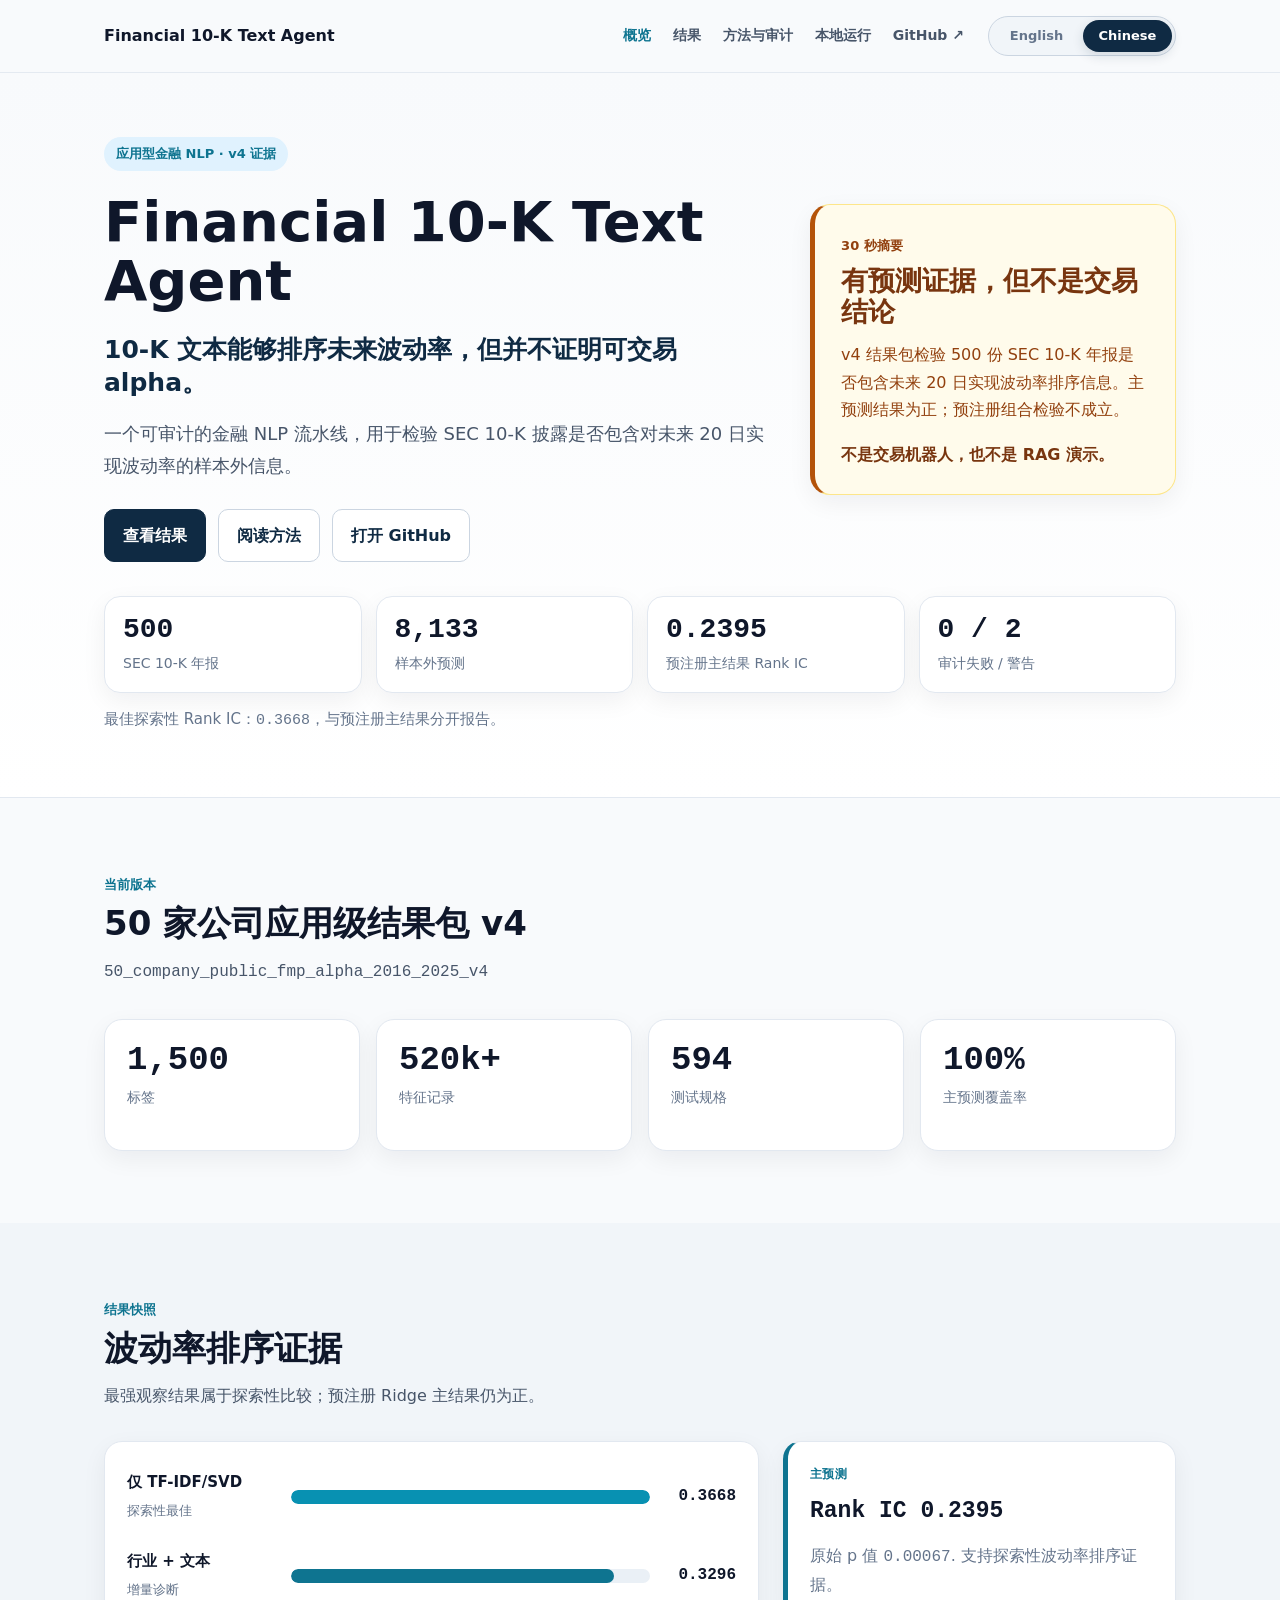
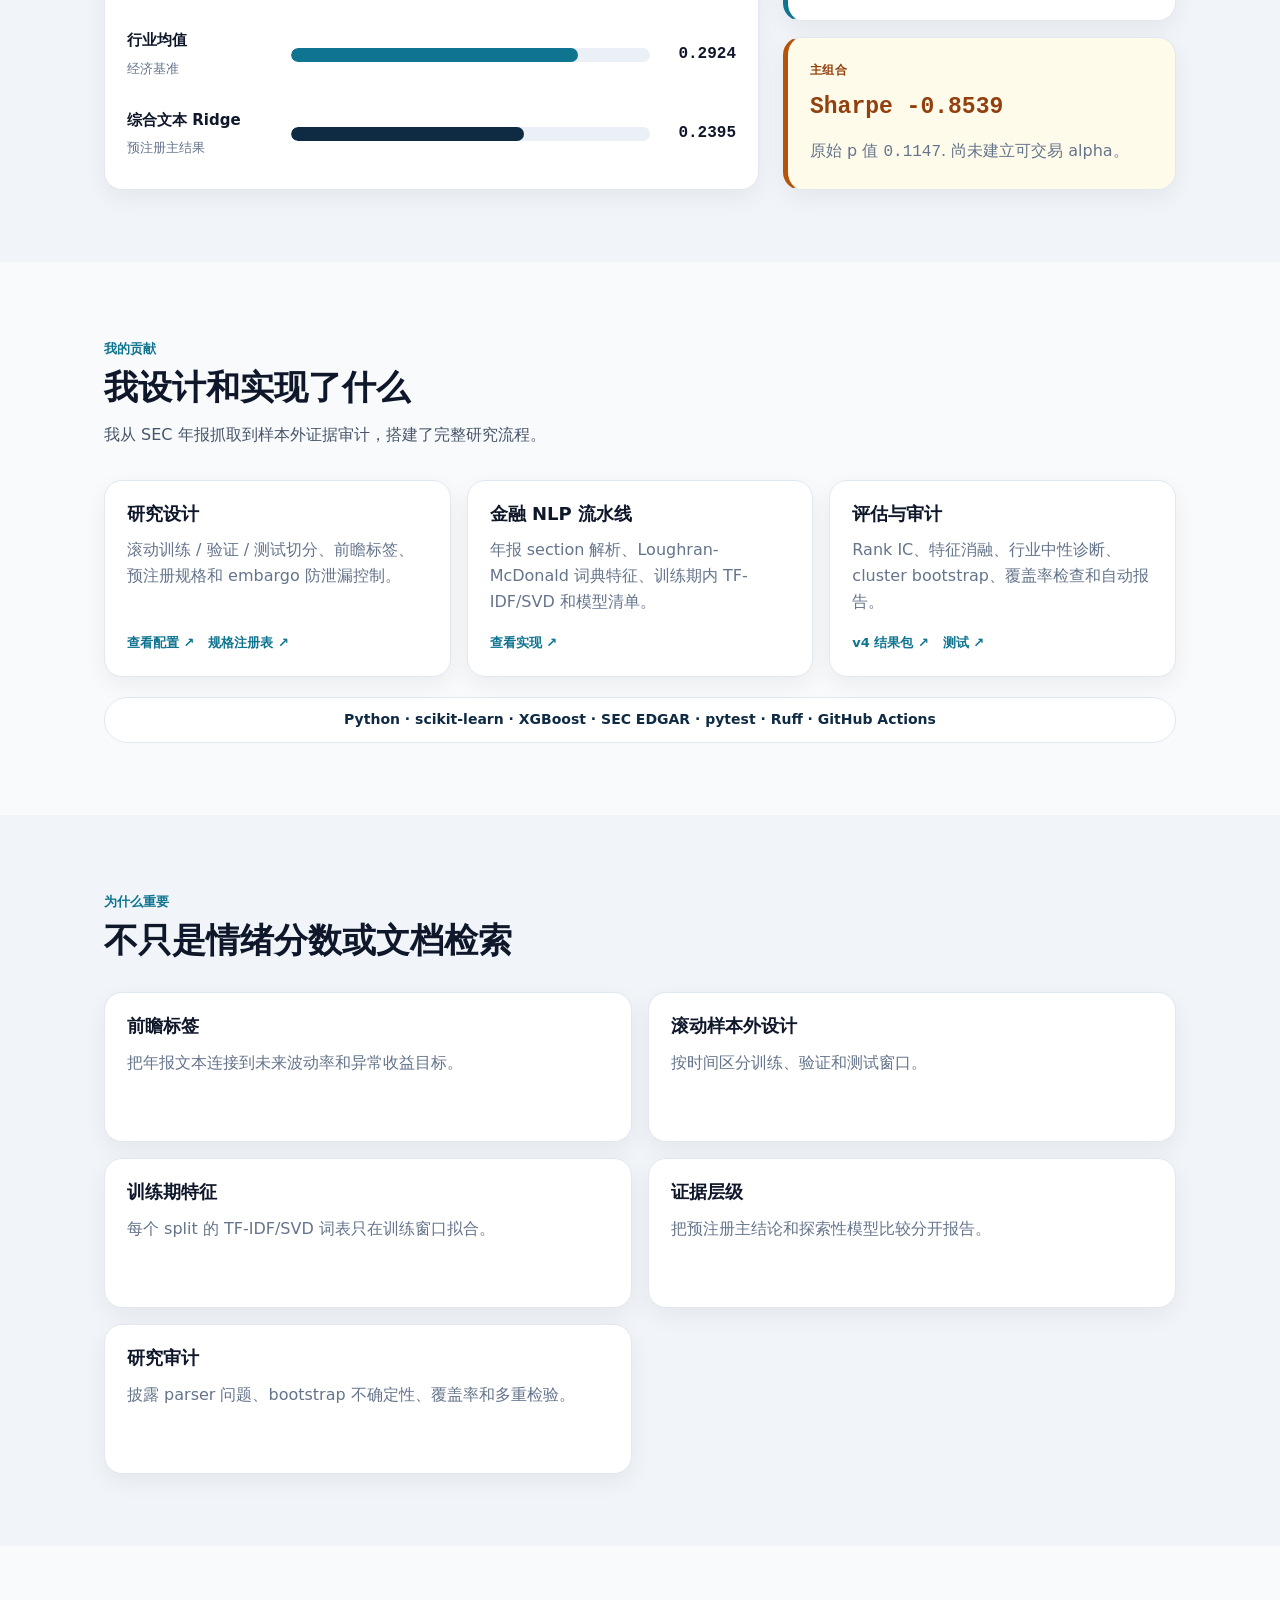
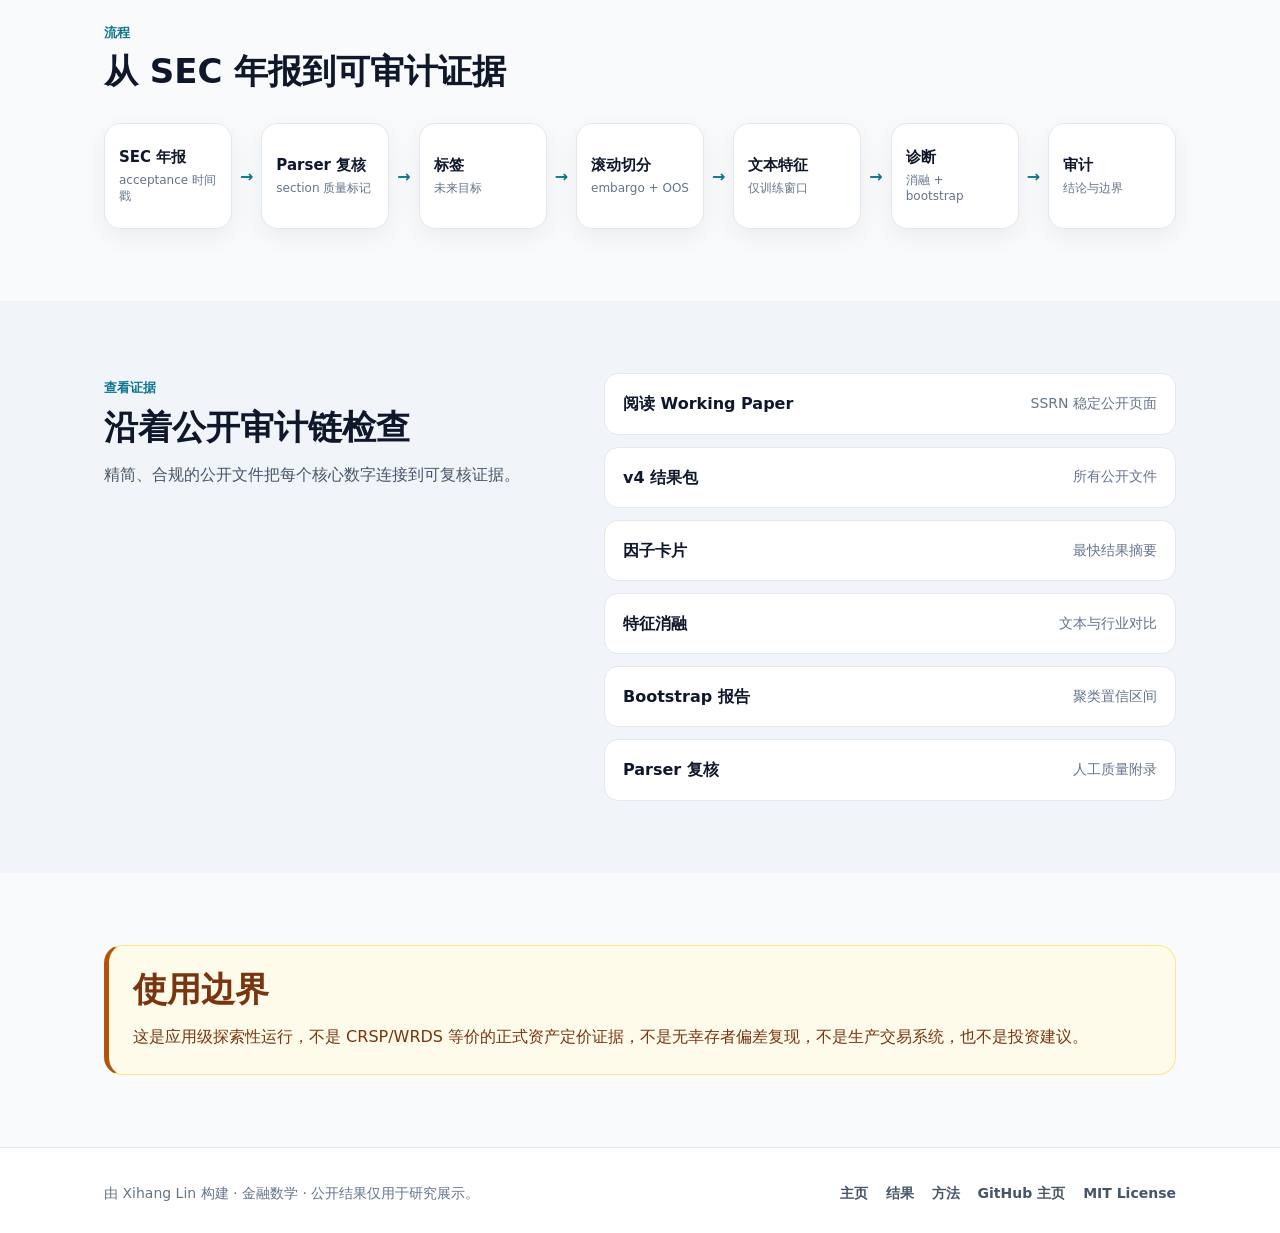
==== commit 12c282f1: "Preserve UTF-8 website content" ====
--- a/website/index.zh-CN.html
+++ b/website/index.zh-CN.html
@@ -4,7 +4,7 @@
     <meta charset="utf-8">
     <meta name="viewport" content="width=device-width, initial-scale=1">
     <title>Financial 10-K Text Agent</title>
-    <meta name="description" content="?????? SEC 10-K ????????????????????????">
+    <meta name="description" content="一个可审计的 SEC 10-K 金融文本研究流水线，用于检验未来波动率排序信号。">
     <meta name="author" content="Xihang Lin">
     <link rel="canonical" href="https://www.filingfactor.tech/index.zh-CN.html">
     <link rel="alternate" hreflang="en" href="https://www.filingfactor.tech/index.html">
@@ -12,12 +12,12 @@
     <link rel="alternate" hreflang="x-default" href="https://www.filingfactor.tech/">
     <meta property="og:type" content="website">
     <meta property="og:title" content="Financial 10-K Text Agent">
-    <meta property="og:description" content="?????? SEC 10-K ????????????????????????">
+    <meta property="og:description" content="一个可审计的 SEC 10-K 金融文本研究流水线，用于检验未来波动率排序信号。">
     <meta property="og:url" content="https://www.filingfactor.tech/index.zh-CN.html">
     <meta property="og:image" content="https://www.filingfactor.tech/assets/og-card.png">
     <meta name="twitter:card" content="summary_large_image">
     <meta name="twitter:title" content="Financial 10-K Text Agent">
-    <meta name="twitter:description" content="?????? SEC 10-K ????????????????????????">
+    <meta name="twitter:description" content="一个可审计的 SEC 10-K 金融文本研究流水线，用于检验未来波动率排序信号。">
     <meta name="twitter:image" content="https://www.filingfactor.tech/assets/og-card.png">
     <link rel="icon" href="assets/favicon.svg" type="image/svg+xml">
     <link rel="stylesheet" href="assets/styles.css">
@@ -27,18 +27,18 @@
     </script>
   </head>
   <body>
-    <a class="skip-link" href="#main">????</a>
+    <a class="skip-link" href="#main">跳到正文</a>
     <header class="site-header">
       <div class="container header-inner">
         <a class="brand" href="index.zh-CN.html">Financial 10-K Text Agent</a>
-        <nav class="primary-nav" aria-label="???">
-          <a href="index.zh-CN.html" aria-current="page">??</a>
-          <a href="results.zh-CN.html">??</a>
-          <a href="methods.zh-CN.html">?????</a>
-          <a href="results.zh-CN.html#reproducibility">????</a>
-          <a href="https://github.com/uiclxh/financial-10k-text-agent">GitHub ?</a>
+        <nav class="primary-nav" aria-label="主导航">
+          <a href="index.zh-CN.html" aria-current="page">概览</a>
+          <a href="results.zh-CN.html">结果</a>
+          <a href="methods.zh-CN.html">方法与审计</a>
+          <a href="results.zh-CN.html#reproducibility">本地运行</a>
+          <a href="https://github.com/uiclxh/financial-10k-text-agent">GitHub ↗</a>
         </nav>
-        <div class="language-switch" aria-label="????">
+        <div class="language-switch" aria-label="语言切换">
           <a class="switch-option" href="index.html" lang="en">English</a>
           <a class="switch-option is-active" href="index.zh-CN.html" lang="zh-CN">Chinese</a>
         </div>
@@ -50,58 +50,58 @@
         <div class="container">
           <div class="hero-grid">
             <div class="hero-copy">
-              <span class="badge">????? NLP ? v4 ??</span>
+              <span class="badge">应用型金融 NLP · v4 证据</span>
               <h1>Financial 10-K Text Agent</h1>
-              <p class="hero-hook">10-K ???????????????????? alpha?</p>
-              <p class="hero-subtitle">???????? NLP ???????? SEC 10-K ????????? 20 ?????????????</p>
-              <div class="hero-cta" aria-label="??????">
-                <a class="btn btn-primary" href="results.zh-CN.html">????</a>
-                <a class="btn btn-secondary" href="methods.zh-CN.html">????</a>
-                <a class="btn btn-secondary" href="https://github.com/uiclxh/financial-10k-text-agent">?? GitHub</a>
+              <p class="hero-hook">10-K 文本能够排序未来波动率，但并不证明可交易 alpha。</p>
+              <p class="hero-subtitle">一个可审计的金融 NLP 流水线，用于检验 SEC 10-K 披露是否包含对未来 20 日实现波动率的样本外信息。</p>
+              <div class="hero-cta" aria-label="主要项目入口">
+                <a class="btn btn-primary" href="results.zh-CN.html">查看结果</a>
+                <a class="btn btn-secondary" href="methods.zh-CN.html">阅读方法</a>
+                <a class="btn btn-secondary" href="https://github.com/uiclxh/financial-10k-text-agent">打开 GitHub</a>
               </div>
             </div>
-            <aside class="claim-boundary-card" aria-label="????">
-              <p class="eyebrow">30 ???</p>
-              <h2>?????????????</h2>
-              <p>v4 ????? 500 ? SEC 10-K ???????? 20 ??????????????????????????????</p>
-              <strong>??????????? RAG ???</strong>
+            <aside class="claim-boundary-card" aria-label="核心结论">
+              <p class="eyebrow">30 秒摘要</p>
+              <h2>有预测证据，但不是交易结论</h2>
+              <p>v4 结果包检验 500 份 SEC 10-K 年报是否包含未来 20 日实现波动率排序信息。主预测结果为正；预注册组合检验不成立。</p>
+              <strong>不是交易机器人，也不是 RAG 演示。</strong>
             </aside>
           </div>
-          <div class="hero-kpi-grid" aria-label="v4 ????">
-            <div class="proof-card"><strong>500</strong><span>SEC 10-K ??</span></div>
-            <div class="proof-card"><strong>8,133</strong><span>?????</span></div>
-            <div class="proof-card"><strong>0.2395</strong><span>?????? Rank IC</span></div>
-            <div class="proof-card"><strong>0 / 2</strong><span>???? / ??</span></div>
+          <div class="hero-kpi-grid" aria-label="v4 核心指标">
+            <div class="proof-card"><strong>500</strong><span>SEC 10-K 年报</span></div>
+            <div class="proof-card"><strong>8,133</strong><span>样本外预测</span></div>
+            <div class="proof-card"><strong>0.2395</strong><span>预注册主结果 Rank IC</span></div>
+            <div class="proof-card"><strong>0 / 2</strong><span>审计失败 / 警告</span></div>
           </div>
-          <p class="metric-note">????? Rank IC?<code>0.3668</code>?????????????</p>
+          <p class="metric-note">最佳探索性 Rank IC：<code>0.3668</code>，与预注册主结果分开报告。</p>
         </div>
       </section>
 
       <section class="section">
         <div class="container">
-          <div class="section-header"><p class="eyebrow">????</p><h2>50 ????????? v4</h2><p><code>50_company_public_fmp_alpha_2016_2025_v4</code></p></div>
+          <div class="section-header"><p class="eyebrow">当前版本</p><h2>50 家公司应用级结果包 v4</h2><p><code>50_company_public_fmp_alpha_2016_2025_v4</code></p></div>
           <div class="metric-grid compact">
-            <div class="metric-card"><div class="metric-number">1,500</div><div class="metric-label">??</div></div>
-            <div class="metric-card"><div class="metric-number">520k+</div><div class="metric-label">????</div></div>
-            <div class="metric-card"><div class="metric-number">594</div><div class="metric-label">????</div></div>
-            <div class="metric-card"><div class="metric-number">100%</div><div class="metric-label">??????</div></div>
+            <div class="metric-card"><div class="metric-number">1,500</div><div class="metric-label">标签</div></div>
+            <div class="metric-card"><div class="metric-number">520k+</div><div class="metric-label">特征记录</div></div>
+            <div class="metric-card"><div class="metric-number">594</div><div class="metric-label">测试规格</div></div>
+            <div class="metric-card"><div class="metric-number">100%</div><div class="metric-label">主预测覆盖率</div></div>
           </div>
         </div>
       </section>
 
       <section class="section muted">
         <div class="container">
-          <div class="section-header"><p class="eyebrow">????</p><h2>???????</h2><p>????????????????? Ridge ???????</p></div>
+          <div class="section-header"><p class="eyebrow">结果快照</p><h2>波动率排序证据</h2><p>最强观察结果属于探索性比较；预注册 Ridge 主结果仍为正。</p></div>
           <div class="home-result-layout">
             <div class="model-chart-card" aria-label="Rank IC comparison chart">
-              <div class="rank-chart-row is-exploratory"><div><strong>? TF-IDF/SVD</strong><span>?????</span></div><span class="rank-track"><span style="--bar-width: 100%"></span></span><code>0.3668</code></div>
-              <div class="rank-chart-row"><div><strong>?? + ??</strong><span>????</span></div><span class="rank-track"><span style="--bar-width: 90%"></span></span><code>0.3296</code></div>
-              <div class="rank-chart-row"><div><strong>????</strong><span>????</span></div><span class="rank-track"><span style="--bar-width: 80%"></span></span><code>0.2924</code></div>
-              <div class="rank-chart-row is-primary"><div><strong>???? Ridge</strong><span>??????</span></div><span class="rank-track"><span style="--bar-width: 65%"></span></span><code>0.2395</code></div>
+              <div class="rank-chart-row is-exploratory"><div><strong>仅 TF-IDF/SVD</strong><span>探索性最佳</span></div><span class="rank-track"><span style="--bar-width: 100%"></span></span><code>0.3668</code></div>
+              <div class="rank-chart-row"><div><strong>行业 + 文本</strong><span>增量诊断</span></div><span class="rank-track"><span style="--bar-width: 90%"></span></span><code>0.3296</code></div>
+              <div class="rank-chart-row"><div><strong>行业均值</strong><span>经济基准</span></div><span class="rank-track"><span style="--bar-width: 80%"></span></span><code>0.2924</code></div>
+              <div class="rank-chart-row is-primary"><div><strong>综合文本 Ridge</strong><span>预注册主结果</span></div><span class="rank-track"><span style="--bar-width: 65%"></span></span><code>0.2395</code></div>
             </div>
             <div class="claim-pair">
-              <article class="claim-card claim-positive"><span>???</span><strong>Rank IC 0.2395</strong><p>?? p ? <code>0.00067</code>. ?????????????</p></article>
-              <article class="claim-card claim-negative"><span>???</span><strong>Sharpe -0.8539</strong><p>?? p ? <code>0.1147</code>. ??????? alpha?</p></article>
+              <article class="claim-card claim-positive"><span>主预测</span><strong>Rank IC 0.2395</strong><p>原始 p 值 <code>0.00067</code>. 支持探索性波动率排序证据。</p></article>
+              <article class="claim-card claim-negative"><span>主组合</span><strong>Sharpe -0.8539</strong><p>原始 p 值 <code>0.1147</code>. 尚未建立可交易 alpha。</p></article>
             </div>
           </div>
         </div>
@@ -109,53 +109,53 @@
 
       <section class="section" id="contribution">
         <div class="container">
-          <div class="section-header"><p class="eyebrow">????</p><h2>?????????</h2><p>?? SEC ???????????????????????</p></div>
+          <div class="section-header"><p class="eyebrow">我的贡献</p><h2>我设计和实现了什么</h2><p>我从 SEC 年报抓取到样本外证据审计，搭建了完整研究流程。</p></div>
           <div class="capability-card-grid contribution-cards">
-            <article class="capability-card"><strong>????</strong><p>???? / ?? / ???????????????? embargo ??????</p><div class="evidence-links"><a class="evidence-link" href="https://github.com/uiclxh/financial-10k-text-agent/blob/main/configs/text_factor_lab/50_company_public_fmp_alpha_v4.yaml">???? ?</a><a class="evidence-link" href="https://github.com/uiclxh/financial-10k-text-agent/blob/main/docs/results/50_company_public_fmp_alpha_2016_2025_v4/specification_registry.json">????? ?</a></div></article>
-            <article class="capability-card"><strong>?? NLP ???</strong><p>?? section ???Loughran-McDonald ????????? TF-IDF/SVD ??????</p><div class="evidence-links"><a class="evidence-link" href="https://github.com/uiclxh/financial-10k-text-agent/tree/main/src/text_factor_lab">???? ?</a></div></article>
-            <article class="capability-card"><strong>?????</strong><p>Rank IC?????????????cluster bootstrap????????????</p><div class="evidence-links"><a class="evidence-link" href="https://github.com/uiclxh/financial-10k-text-agent/tree/main/docs/results/50_company_public_fmp_alpha_2016_2025_v4">v4 ??? ?</a><a class="evidence-link" href="https://github.com/uiclxh/financial-10k-text-agent/tree/main/tests">?? ?</a></div></article>
+            <article class="capability-card"><strong>研究设计</strong><p>滚动训练 / 验证 / 测试切分、前瞻标签、预注册规格和 embargo 防泄漏控制。</p><div class="evidence-links"><a class="evidence-link" href="https://github.com/uiclxh/financial-10k-text-agent/blob/main/configs/text_factor_lab/50_company_public_fmp_alpha_v4.yaml">查看配置 ↗</a><a class="evidence-link" href="https://github.com/uiclxh/financial-10k-text-agent/blob/main/docs/results/50_company_public_fmp_alpha_2016_2025_v4/specification_registry.json">规格注册表 ↗</a></div></article>
+            <article class="capability-card"><strong>金融 NLP 流水线</strong><p>年报 section 解析、Loughran-McDonald 词典特征、训练期内 TF-IDF/SVD 和模型清单。</p><div class="evidence-links"><a class="evidence-link" href="https://github.com/uiclxh/financial-10k-text-agent/tree/main/src/text_factor_lab">查看实现 ↗</a></div></article>
+            <article class="capability-card"><strong>评估与审计</strong><p>Rank IC、特征消融、行业中性诊断、cluster bootstrap、覆盖率检查和自动报告。</p><div class="evidence-links"><a class="evidence-link" href="https://github.com/uiclxh/financial-10k-text-agent/tree/main/docs/results/50_company_public_fmp_alpha_2016_2025_v4">v4 结果包 ↗</a><a class="evidence-link" href="https://github.com/uiclxh/financial-10k-text-agent/tree/main/tests">测试 ↗</a></div></article>
           </div>
-          <p class="tech-stack">Python ? scikit-learn ? XGBoost ? SEC EDGAR ? pytest ? Ruff ? GitHub Actions</p>
+          <p class="tech-stack">Python · scikit-learn · XGBoost · SEC EDGAR · pytest · Ruff · GitHub Actions</p>
         </div>
       </section>
 
       <section class="section muted">
         <div class="container">
-          <div class="section-header"><p class="eyebrow">?????</p><h2>????????????</h2></div>
+          <div class="section-header"><p class="eyebrow">为什么重要</p><h2>不只是情绪分数或文档检索</h2></div>
           <div class="capability-card-grid">
-            <div class="capability-card"><strong>????</strong><p>?????????????????????</p></div>
-            <div class="capability-card"><strong>???????</strong><p>????????????????</p></div>
-            <div class="capability-card"><strong>?????</strong><p>?? split ? TF-IDF/SVD ???????????</p></div>
-            <div class="capability-card"><strong>????</strong><p>????????????????????</p></div>
-            <div class="capability-card"><strong>????</strong><p>?? parser ???bootstrap ??????????????</p></div>
+            <div class="capability-card"><strong>前瞻标签</strong><p>把年报文本连接到未来波动率和异常收益目标。</p></div>
+            <div class="capability-card"><strong>滚动样本外设计</strong><p>按时间区分训练、验证和测试窗口。</p></div>
+            <div class="capability-card"><strong>训练期特征</strong><p>每个 split 的 TF-IDF/SVD 词表只在训练窗口拟合。</p></div>
+            <div class="capability-card"><strong>证据层级</strong><p>把预注册主结论和探索性模型比较分开报告。</p></div>
+            <div class="capability-card"><strong>研究审计</strong><p>披露 parser 问题、bootstrap 不确定性、覆盖率和多重检验。</p></div>
           </div>
         </div>
       </section>
       <section class="section">
         <div class="container">
-          <div class="section-header"><p class="eyebrow">??</p><h2>? SEC ????????</h2></div>
-          <div class="pipeline-flow" aria-label="????">
-            <div class="pipeline-node"><strong>SEC ??</strong><span>acceptance ???</span></div><div class="pipeline-arrow" aria-hidden="true">?</div><div class="pipeline-node"><strong>Parser ??</strong><span>section ????</span></div><div class="pipeline-arrow" aria-hidden="true">?</div><div class="pipeline-node"><strong>??</strong><span>????</span></div><div class="pipeline-arrow" aria-hidden="true">?</div><div class="pipeline-node"><strong>????</strong><span>embargo + OOS</span></div><div class="pipeline-arrow" aria-hidden="true">?</div><div class="pipeline-node"><strong>????</strong><span>?????</span></div><div class="pipeline-arrow" aria-hidden="true">?</div><div class="pipeline-node"><strong>??</strong><span>?? + bootstrap</span></div><div class="pipeline-arrow" aria-hidden="true">?</div><div class="pipeline-node"><strong>??</strong><span>?????</span></div>
+          <div class="section-header"><p class="eyebrow">流程</p><h2>从 SEC 年报到可审计证据</h2></div>
+          <div class="pipeline-flow" aria-label="研究流程">
+            <div class="pipeline-node"><strong>SEC 年报</strong><span>acceptance 时间戳</span></div><div class="pipeline-arrow" aria-hidden="true">→</div><div class="pipeline-node"><strong>Parser 复核</strong><span>section 质量标记</span></div><div class="pipeline-arrow" aria-hidden="true">→</div><div class="pipeline-node"><strong>标签</strong><span>未来目标</span></div><div class="pipeline-arrow" aria-hidden="true">→</div><div class="pipeline-node"><strong>滚动切分</strong><span>embargo + OOS</span></div><div class="pipeline-arrow" aria-hidden="true">→</div><div class="pipeline-node"><strong>文本特征</strong><span>仅训练窗口</span></div><div class="pipeline-arrow" aria-hidden="true">→</div><div class="pipeline-node"><strong>诊断</strong><span>消融 + bootstrap</span></div><div class="pipeline-arrow" aria-hidden="true">→</div><div class="pipeline-node"><strong>审计</strong><span>结论与边界</span></div>
           </div>
         </div>
       </section>
       <section class="section muted">
         <div class="container split-section">
-          <div><p class="eyebrow">????</p><h2>?????????</h2><p>??????????????????????????</p></div>
-          <div class="artifact-list"><a class="artifact-card" aria-label="?? Working Paper - SSRN ??????" href="https://ssrn.com/abstract=6974978"><span>?? Working Paper</span><span>SSRN ??????</span></a><a class="artifact-card" aria-label="v4 ??? - ??????" href="https://github.com/uiclxh/financial-10k-text-agent/tree/main/docs/results/50_company_public_fmp_alpha_2016_2025_v4"><span>v4 ???</span><span>??????</span></a><a class="artifact-card" aria-label="???? - ??????" href="https://github.com/uiclxh/financial-10k-text-agent/blob/main/docs/results/50_company_public_fmp_alpha_2016_2025_v4/factor_card.md"><span>????</span><span>??????</span></a><a class="artifact-card" aria-label="???? - ???????" href="https://github.com/uiclxh/financial-10k-text-agent/blob/main/docs/results/50_company_public_fmp_alpha_2016_2025_v4/feature_ablation_summary.json"><span>????</span><span>???????</span></a><a class="artifact-card" aria-label="Bootstrap ?? - ??????" href="https://github.com/uiclxh/financial-10k-text-agent/blob/main/docs/results/50_company_public_fmp_alpha_2016_2025_v4/primary_rank_ic_bootstrap_report.json"><span>Bootstrap ??</span><span>??????</span></a><a class="artifact-card" aria-label="Parser ?? - ??????" href="https://github.com/uiclxh/financial-10k-text-agent/blob/main/docs/results/50_company_public_fmp_alpha_2016_2025_v4/parser_manual_review_appendix.md"><span>Parser ??</span><span>??????</span></a></div>
+          <div><p class="eyebrow">查看证据</p><h2>沿着公开审计链检查</h2><p>精简、合规的公开文件把每个核心数字连接到可复核证据。</p></div>
+          <div class="artifact-list"><a class="artifact-card" aria-label="阅读 Working Paper - SSRN 稳定公开页面" href="https://ssrn.com/abstract=6974978"><span>阅读 Working Paper</span><span>SSRN 稳定公开页面</span></a><a class="artifact-card" aria-label="v4 结果包 - 所有公开文件" href="https://github.com/uiclxh/financial-10k-text-agent/tree/main/docs/results/50_company_public_fmp_alpha_2016_2025_v4"><span>v4 结果包</span><span>所有公开文件</span></a><a class="artifact-card" aria-label="因子卡片 - 最快结果摘要" href="https://github.com/uiclxh/financial-10k-text-agent/blob/main/docs/results/50_company_public_fmp_alpha_2016_2025_v4/factor_card.md"><span>因子卡片</span><span>最快结果摘要</span></a><a class="artifact-card" aria-label="特征消融 - 文本与行业对比" href="https://github.com/uiclxh/financial-10k-text-agent/blob/main/docs/results/50_company_public_fmp_alpha_2016_2025_v4/feature_ablation_summary.json"><span>特征消融</span><span>文本与行业对比</span></a><a class="artifact-card" aria-label="Bootstrap 报告 - 聚类置信区间" href="https://github.com/uiclxh/financial-10k-text-agent/blob/main/docs/results/50_company_public_fmp_alpha_2016_2025_v4/primary_rank_ic_bootstrap_report.json"><span>Bootstrap 报告</span><span>聚类置信区间</span></a><a class="artifact-card" aria-label="Parser 复核 - 人工质量附录" href="https://github.com/uiclxh/financial-10k-text-agent/blob/main/docs/results/50_company_public_fmp_alpha_2016_2025_v4/parser_manual_review_appendix.md"><span>Parser 复核</span><span>人工质量附录</span></a></div>
         </div>
       </section>
-      <section class="section"><div class="container"><div class="boundary-box"><h2>????</h2><p>????????????? CRSP/WRDS ????????????????????????????????????????</p></div></div></section>
+      <section class="section"><div class="container"><div class="boundary-box"><h2>使用边界</h2><p>这是应用级探索性运行，不是 CRSP/WRDS 等价的正式资产定价证据，不是无幸存者偏差复现，不是生产交易系统，也不是投资建议。</p></div></div></section>
     </main>
 
     <footer class="site-footer">
       <div class="container footer-inner">
-        <p>? Xihang Lin ?? ? ???? ? ????????????</p>
-        <nav class="footer-links" aria-label="????">
-          <a href="index.zh-CN.html">??</a>
-          <a href="results.zh-CN.html">??</a>
-          <a href="methods.zh-CN.html">??</a>
-          <a href="https://github.com/uiclxh">GitHub ??</a>
+        <p>由 Xihang Lin 构建 · 金融数学 · 公开结果仅用于研究展示。</p>
+        <nav class="footer-links" aria-label="页脚导航">
+          <a href="index.zh-CN.html">主页</a>
+          <a href="results.zh-CN.html">结果</a>
+          <a href="methods.zh-CN.html">方法</a>
+          <a href="https://github.com/uiclxh">GitHub 主页</a>
           <a href="https://github.com/uiclxh/financial-10k-text-agent/blob/main/LICENSE">MIT License</a>
         </nav>
       </div>
